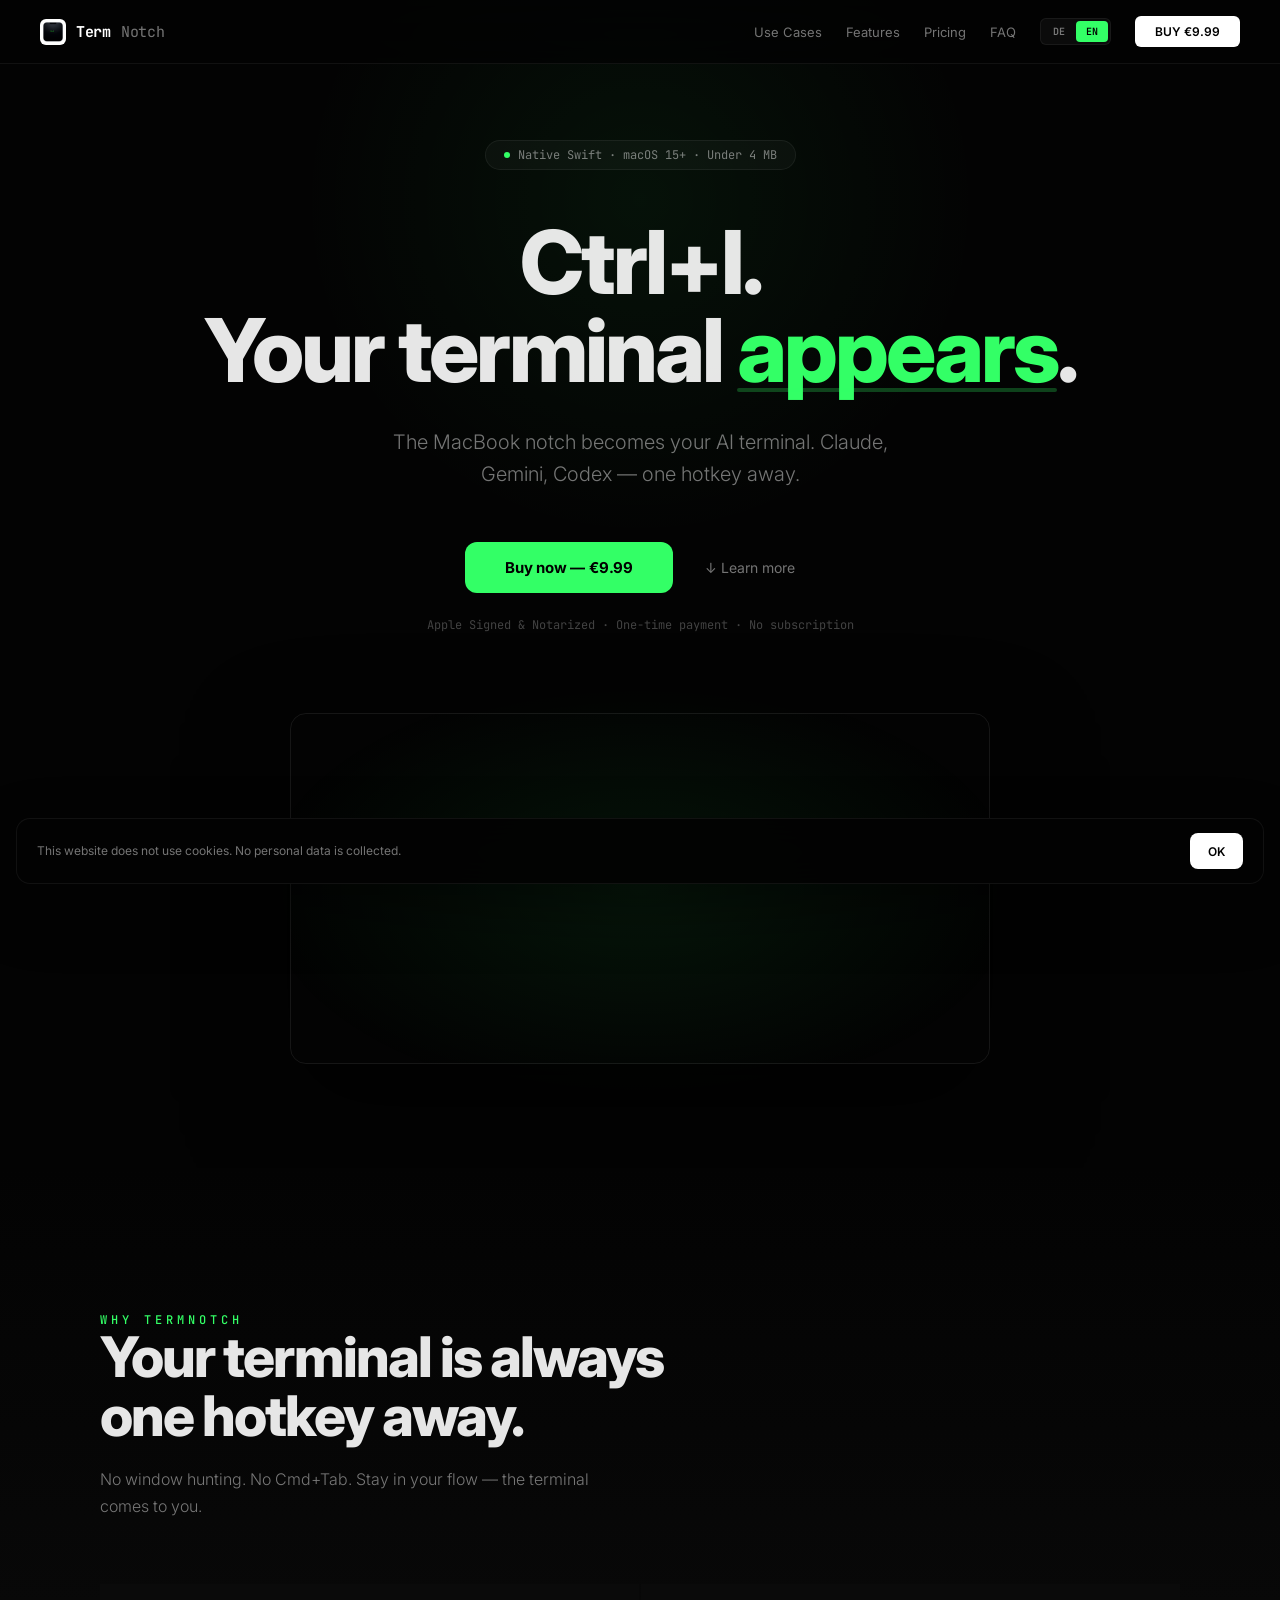
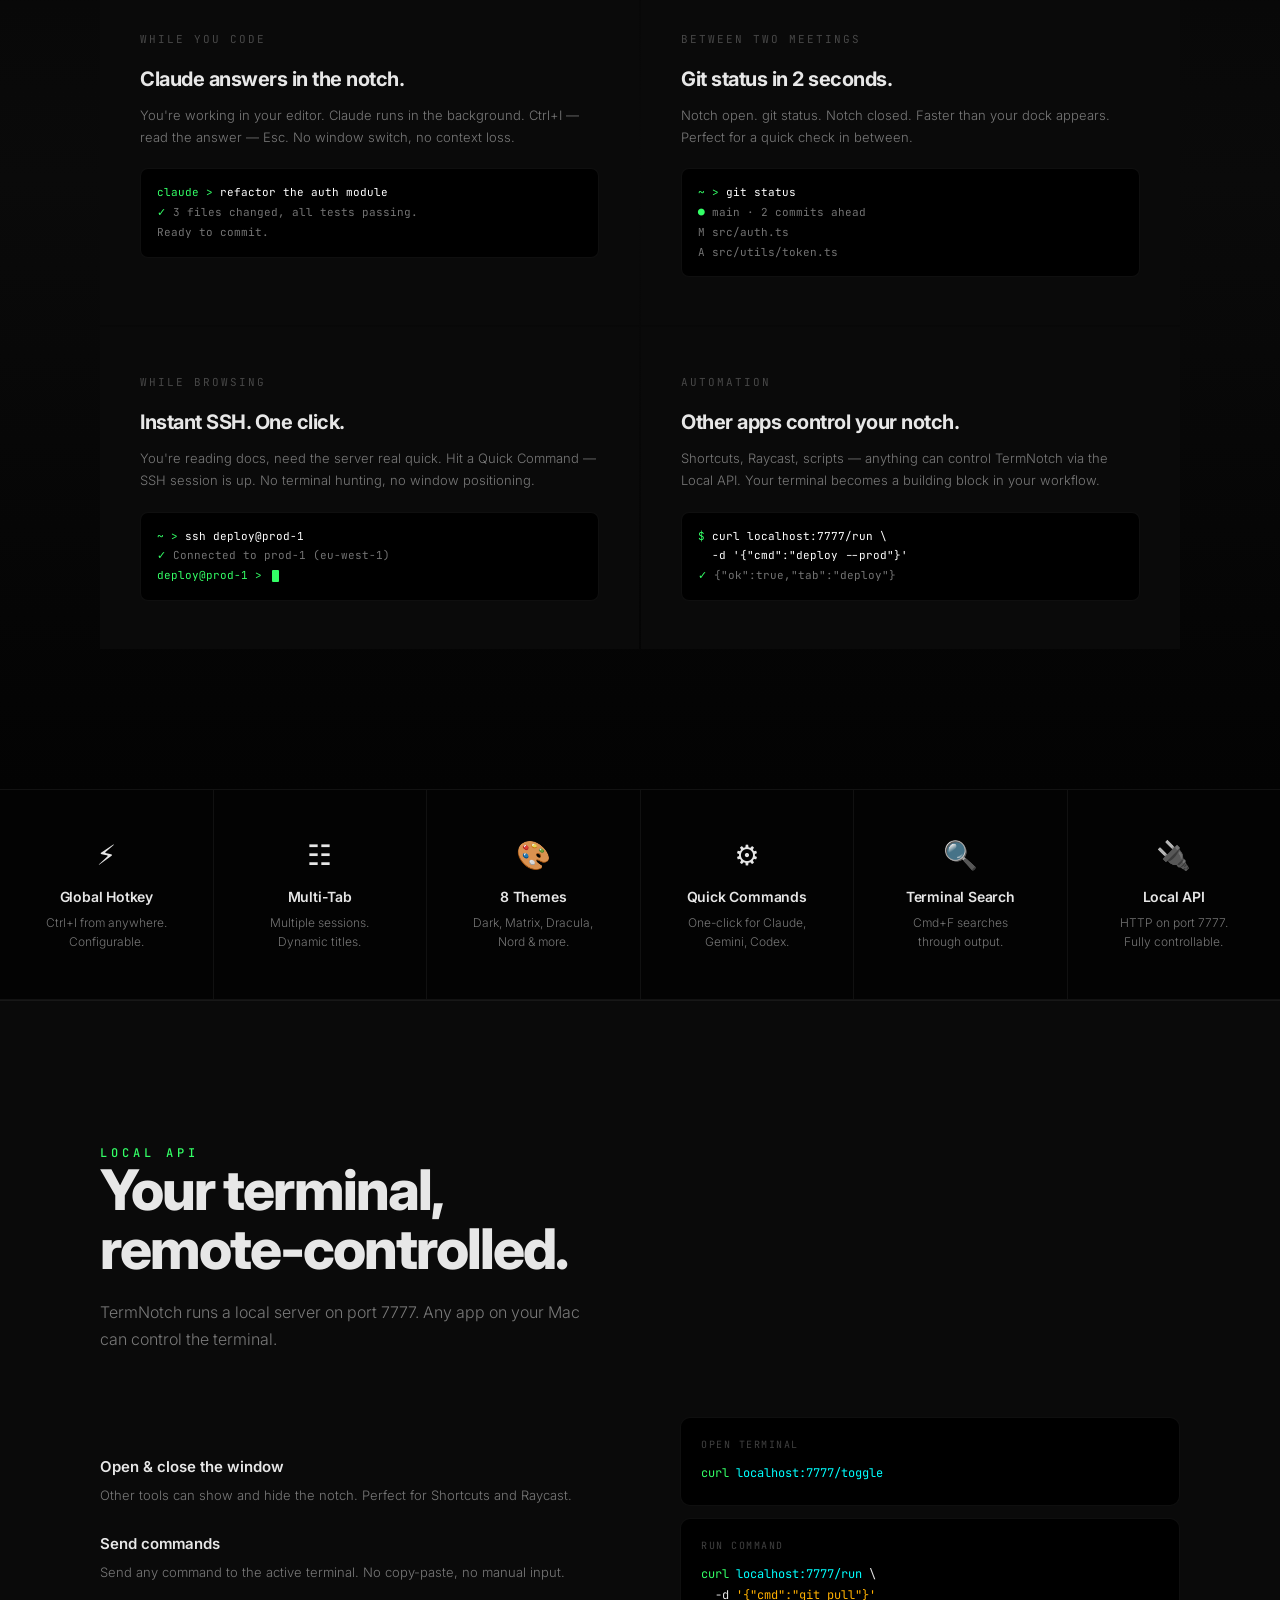
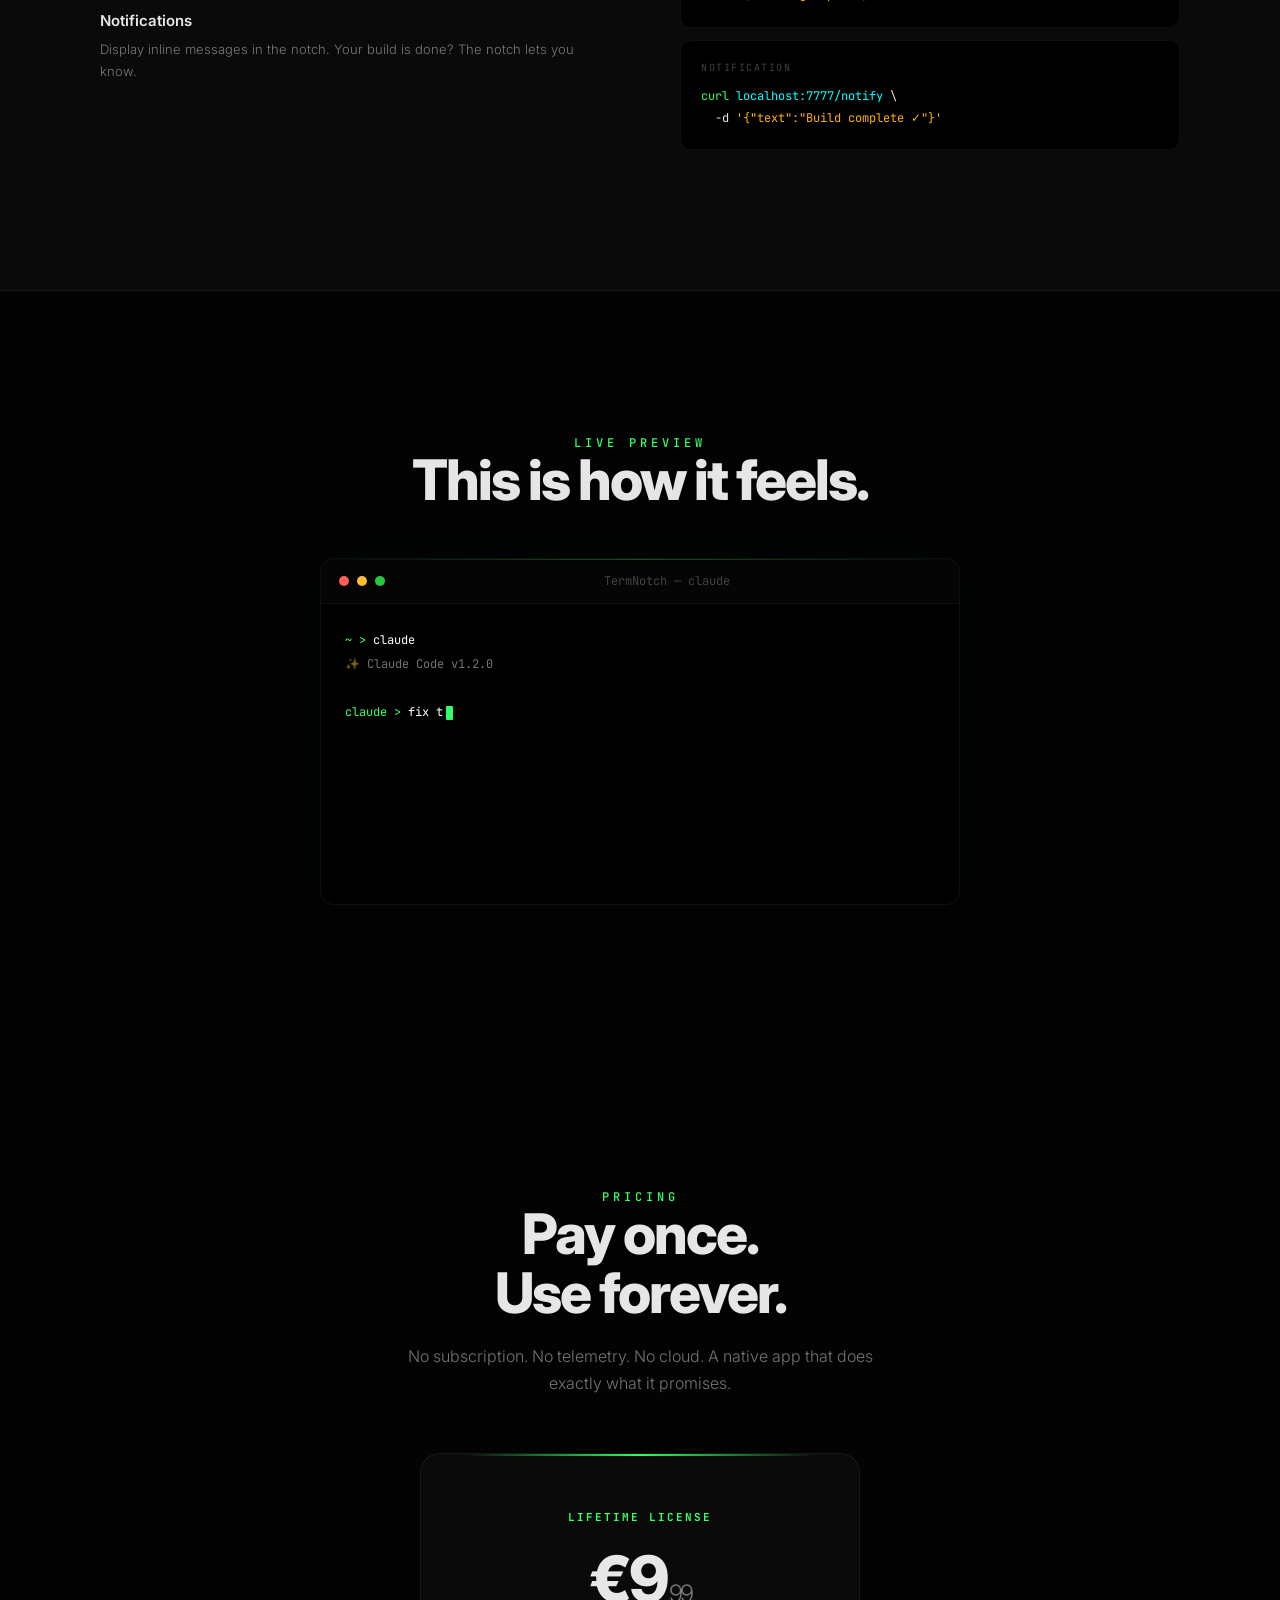
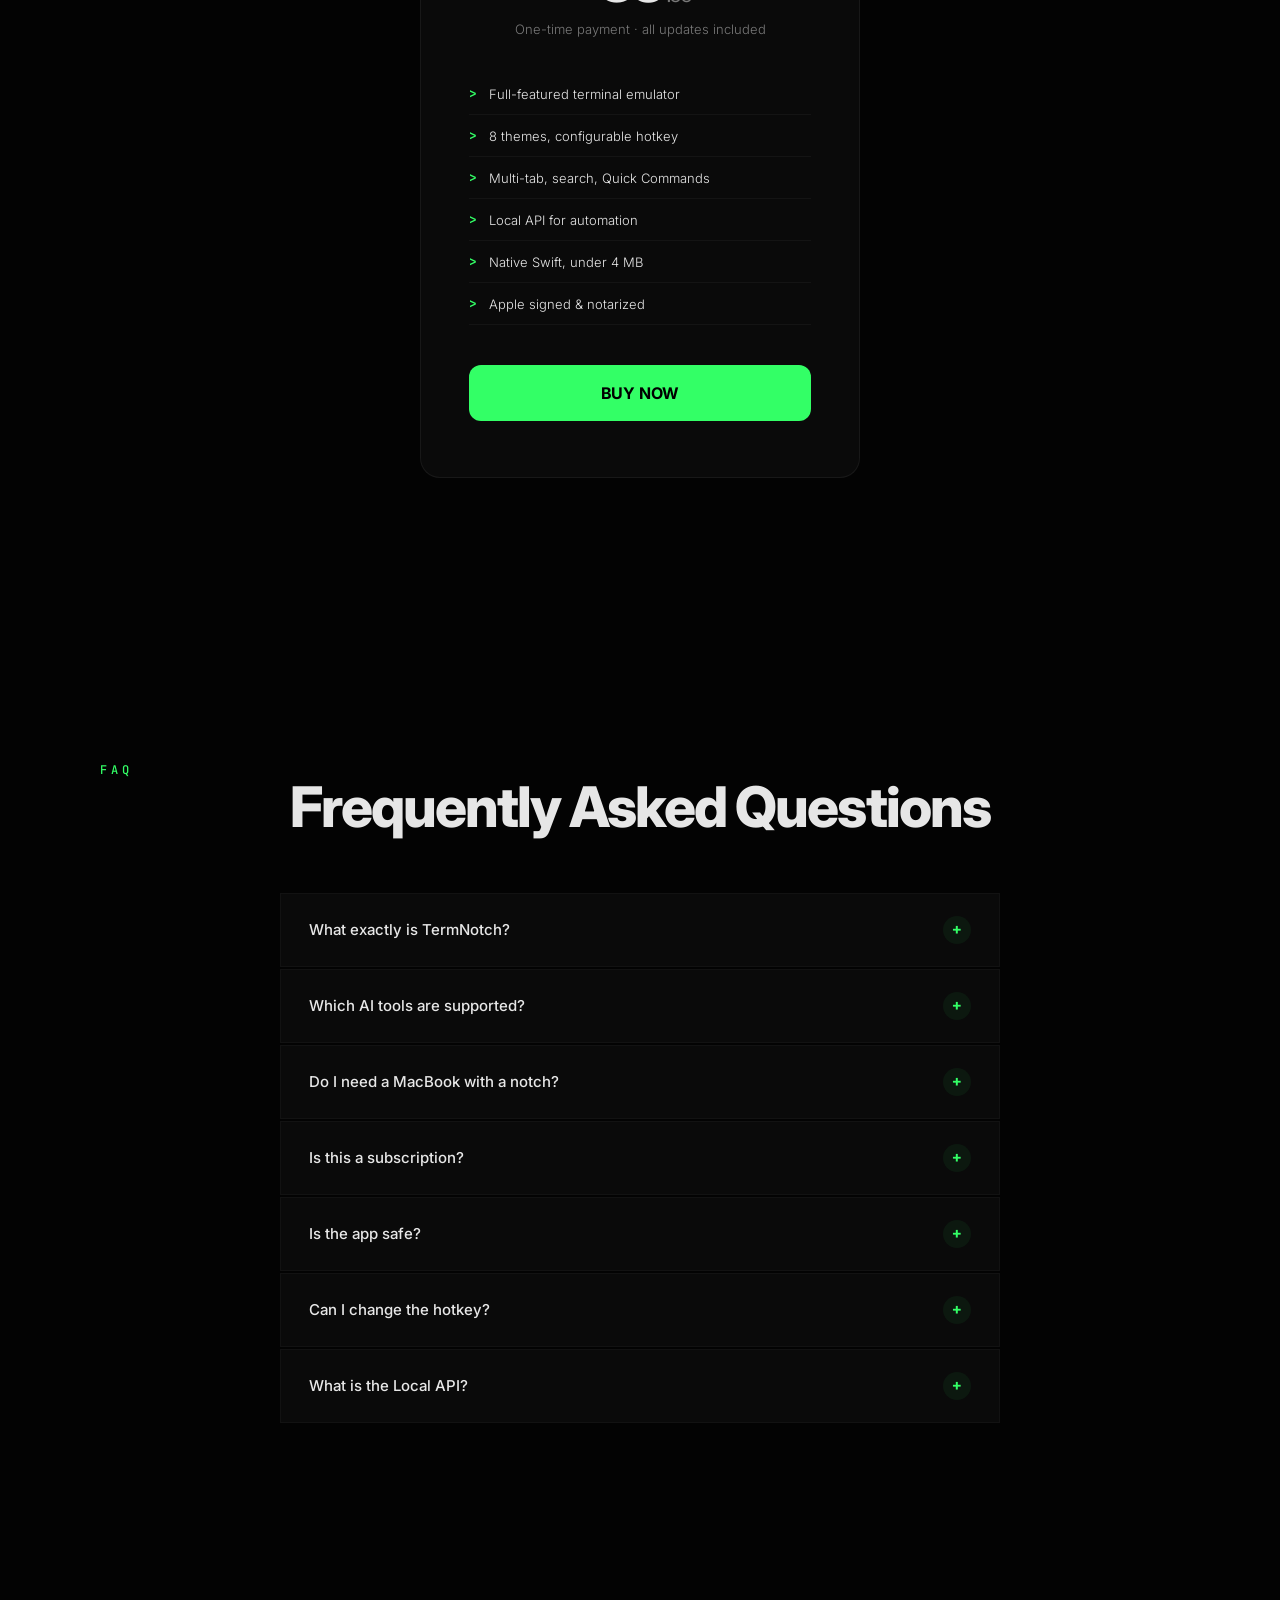
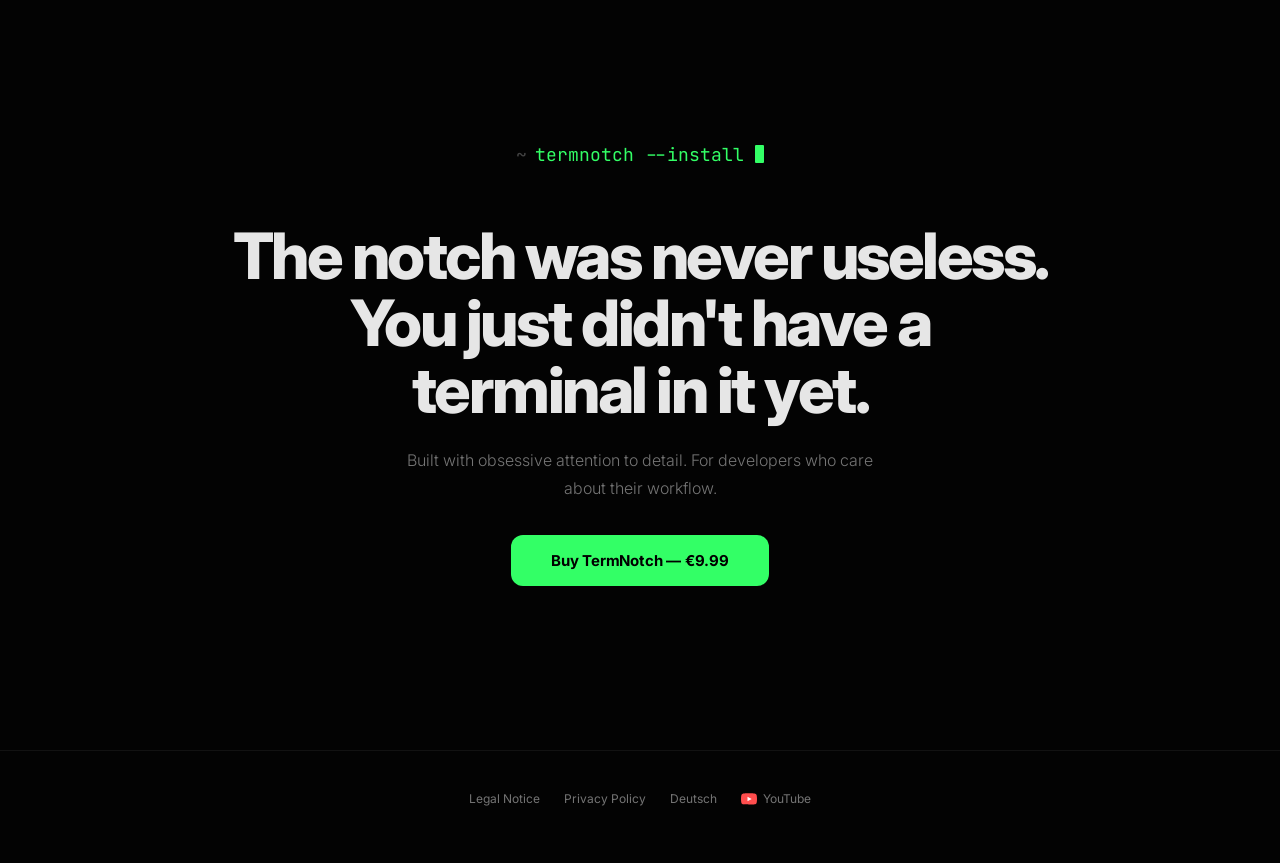
==== index_en.html @ 4c2de140 "Add files via upload" ====
<!DOCTYPE html>
<html lang="en">
<head>
<meta charset="UTF-8">
<meta name="viewport" content="width=device-width, initial-scale=1.0">
<title>TermNotch &mdash; Your AI Terminal. Hidden in the Notch.</title>
<meta name="description" content="TermNotch turns your MacBook notch into a drop-down AI terminal. One hotkey. Claude, Gemini, Codex &mdash; instantly there, instantly gone.">
<meta name="keywords" content="TermNotch, MacBook Notch Terminal, Drop-Down Terminal, AI Terminal, Claude Code, Gemini CLI, Codex CLI, macOS Terminal, Hotkey Terminal, Swift Terminal">
<meta name="robots" content="index,follow,max-image-preview:large">
<meta name="author" content="Robert Meyer">
<meta name="theme-color" content="#050505">
<link rel="canonical" href="https://ki-notch.de/index_en.html">
<link rel="alternate" hreflang="de" href="https://ki-notch.de/">
<link rel="alternate" hreflang="en" href="https://ki-notch.de/index_en.html">
<link rel="alternate" hreflang="x-default" href="https://ki-notch.de/">
<meta property="og:type" content="website">
<meta property="og:locale" content="en_US">
<meta property="og:title" content="TermNotch &mdash; Your AI Terminal. Hidden in the Notch.">
<meta property="og:description" content="The MacBook notch becomes a drop-down terminal. One hotkey for Claude, Gemini, Codex &mdash; instantly there, instantly gone.">
<meta property="og:url" content="https://ki-notch.de/index_en.html">
<meta property="og:site_name" content="TermNotch">
<meta name="twitter:card" content="summary_large_image">
<meta name="twitter:title" content="TermNotch &mdash; Your AI Terminal. Hidden in the Notch.">
<meta name="twitter:description" content="The MacBook notch becomes a drop-down terminal. One hotkey for Claude, Gemini, Codex.">
<script type="application/ld+json">
{
  "@context": "https://schema.org",
  "@type": "SoftwareApplication",
  "name": "TermNotch",
  "applicationCategory": "DeveloperApplication",
  "operatingSystem": "macOS 15+",
  "description": "TermNotch turns the MacBook notch into a drop-down AI terminal with global hotkey, multi-tab, 8 themes and local API.",
  "url": "https://ki-notch.de/index_en.html",
  "offers": {
    "@type": "Offer",
    "price": "9.99",
    "priceCurrency": "EUR",
    "availability": "https://schema.org/InStock"
  },
  "publisher": { "@type": "Person", "name": "Robert Meyer" },
  "featureList": [
    "Drop-down terminal from the MacBook notch",
    "Global hotkey (Ctrl+I)",
    "Multi-tab with dynamic titles",
    "8 color themes",
    "Quick Commands for AI CLI tools",
    "Local API on port 7777",
    "Native Swift, under 4 MB"
  ]
}
</script>
<script type="application/ld+json">
{
  "@context": "https://schema.org",
  "@type": "FAQPage",
  "mainEntity": [
    { "@type": "Question", "name": "What is TermNotch?", "acceptedAnswer": { "@type": "Answer", "text": "TermNotch is a native macOS app that turns the MacBook notch into a full-featured drop-down terminal." }},
    { "@type": "Question", "name": "Which AI CLI tools are supported?", "acceptedAnswer": { "@type": "Answer", "text": "TermNotch works with all CLI tools: Claude Code, Gemini CLI, Codex CLI and any other command-line program." }},
    { "@type": "Question", "name": "Is TermNotch a subscription?", "acceptedAnswer": { "@type": "Answer", "text": "No. TermNotch is a one-time purchase. All future updates are included." }}
  ]
}
</script>
<link rel="preconnect" href="https://fonts.googleapis.com">
<link href="https://fonts.googleapis.com/css2?family=Inter:wght@300;400;500;600;700;800;900&family=JetBrains+Mono:wght@300;400;500;600;700&display=swap" rel="stylesheet">
<style>
*{margin:0;padding:0;box-sizing:border-box}
:root{
--green:#33FF66;--green-dim:rgba(51,255,102,0.06);--green-glow:rgba(51,255,102,0.12);
--cyan:#00FFFF;--amber:#FFB000;
--bg:#030303;--surface:#0a0a0a;--surface2:#111;--border:rgba(255,255,255,0.06);
--text:rgba(255,255,255,0.9);--text-dim:rgba(255,255,255,0.45);--text-muted:rgba(255,255,255,0.25);
--sans:'Inter',system-ui,sans-serif;--mono:'JetBrains Mono',monospace;
--ease:cubic-bezier(0.16,1,0.3,1);
}
html{scroll-behavior:smooth;background:var(--bg);color:var(--text)}
body{overflow-x:hidden;background:var(--bg);font-family:var(--sans);-webkit-font-smoothing:antialiased}
::selection{background:var(--green);color:#000}
::-webkit-scrollbar{width:6px}
::-webkit-scrollbar-track{background:transparent}
::-webkit-scrollbar-thumb{background:rgba(255,255,255,0.08);border-radius:3px}
@keyframes blink{0%,50%{opacity:1}51%,100%{opacity:0}}
@keyframes fadeUp{from{opacity:0;transform:translateY(50px)}to{opacity:1;transform:translateY(0)}}
@keyframes fadeIn{from{opacity:0}to{opacity:1}}
@keyframes glow-pulse{0%,100%{opacity:0.3}50%{opacity:0.7}}
@keyframes float{0%,100%{transform:translateY(0)}50%{transform:translateY(-6px)}}
@keyframes shimmer{0%{background-position:-200% 0}100%{background-position:200% 0}}
.cursor{display:inline-block;width:9px;height:18px;background:var(--green);animation:blink 1s infinite;vertical-align:middle;margin-left:3px;border-radius:1px}
.reveal{opacity:0;transform:translateY(50px);transition:opacity 0.9s var(--ease),transform 0.9s var(--ease)}
.reveal.visible{opacity:1;transform:translateY(0)}

nav{position:fixed;top:0;left:0;right:0;z-index:100;padding:0 40px;height:64px;display:flex;align-items:center;justify-content:space-between;
background:rgba(3,3,3,0.8);backdrop-filter:blur(24px);-webkit-backdrop-filter:blur(24px);border-bottom:1px solid var(--border)}
.logo{font-family:var(--mono);font-size:15px;font-weight:700;color:#fff;display:flex;align-items:center;gap:10px;letter-spacing:-0.3px}
.logo img{width:26px;height:26px;border-radius:6px}
.logo span{color:var(--text-dim);font-weight:400}
.nav-right{display:flex;align-items:center;gap:24px}
nav a{color:var(--text-dim);text-decoration:none;font-size:13px;font-weight:400;transition:color 0.2s}
nav a:hover{color:#fff}
.lang-switch{display:inline-flex;gap:1px;padding:2px;border-radius:6px;background:rgba(255,255,255,0.04);border:1px solid var(--border)}
.lang-switch a,.lang-switch span{padding:4px 10px;border-radius:4px;font-size:10px;font-weight:600;color:var(--text-dim);text-decoration:none;font-family:var(--mono)}
.lang-switch .active{background:var(--green);color:#000}
.nav-cta{background:#fff!important;color:#000!important;padding:8px 20px;border-radius:6px;font-weight:600;font-size:12px!important;transition:all 0.2s!important}
.nav-cta:hover{background:var(--green)!important;transform:scale(1.03)}

.hero{min-height:100vh;display:flex;flex-direction:column;align-items:center;justify-content:center;position:relative;padding:140px 24px 100px;overflow:hidden}
.hero::before{content:'';position:absolute;top:-200px;left:50%;transform:translateX(-50%);width:800px;height:800px;
background:radial-gradient(circle,rgba(51,255,102,0.06) 0%,transparent 60%);pointer-events:none}
.hero-tag{display:inline-flex;align-items:center;gap:8px;padding:6px 18px;border-radius:100px;border:1px solid var(--border);
background:rgba(255,255,255,0.03);font-size:12px;color:var(--text-dim);margin-bottom:48px;animation:fadeUp 0.8s var(--ease) both;font-family:var(--mono)}
.hero-tag .pulse{width:6px;height:6px;background:var(--green);border-radius:50%;animation:glow-pulse 2.5s infinite}
.hero h1{font-size:clamp(40px,8vw,88px);font-weight:800;text-align:center;line-height:1;letter-spacing:-3px;
animation:fadeUp 0.8s var(--ease) 0.15s both;max-width:900px}
.hero h1 em{font-style:normal;color:var(--green);position:relative;display:inline-block}
.hero h1 em::after{content:'';position:absolute;bottom:2px;left:0;right:0;height:4px;background:var(--green);border-radius:2px;opacity:0.25}
.hero-sub{font-size:clamp(16px,2.2vw,20px);color:var(--text-dim);text-align:center;max-width:500px;margin-top:32px;line-height:1.6;font-weight:300;
animation:fadeUp 0.8s var(--ease) 0.3s both}
.hero-actions{display:flex;gap:12px;margin-top:52px;animation:fadeUp 0.8s var(--ease) 0.45s both;align-items:center}
.btn-main{background:var(--green);color:#000;padding:16px 40px;border-radius:12px;text-decoration:none;font-weight:700;font-size:15px;
transition:all 0.25s;border:none;cursor:pointer;font-family:var(--sans);letter-spacing:-0.2px}
.btn-main:hover{transform:translateY(-2px);box-shadow:0 12px 48px rgba(51,255,102,0.3)}
.btn-ghost{color:var(--text-dim);text-decoration:none;font-size:14px;padding:16px 20px;transition:color 0.2s;font-weight:400}
.btn-ghost:hover{color:#fff}
.hero-meta{font-size:12px;color:var(--text-muted);margin-top:24px;animation:fadeUp 0.8s var(--ease) 0.6s both;font-family:var(--mono)}

.video-showcase{margin-top:80px;animation:fadeUp 1s var(--ease) 0.7s both;width:100%;max-width:700px;position:relative}
.video-showcase::before{content:'';position:absolute;inset:-40px;background:radial-gradient(ellipse at center,rgba(51,255,102,0.08) 0%,transparent 70%);pointer-events:none;z-index:0}
.video-showcase video{width:100%;border-radius:16px;border:1px solid rgba(255,255,255,0.08);box-shadow:0 40px 100px rgba(0,0,0,0.7);position:relative;z-index:1}

section{position:relative;z-index:1;padding:140px 24px}
.container{max-width:1080px;margin:0 auto}
.section-eyebrow{font-size:12px;color:var(--green);letter-spacing:4px;text-transform:uppercase;margin-bottom:20px;font-weight:500;font-family:var(--mono)}
.section-heading{font-size:clamp(32px,5vw,56px);font-weight:800;letter-spacing:-2px;line-height:1.05;margin-bottom:20px}
.section-sub{font-size:16px;color:var(--text-dim);line-height:1.7;max-width:500px;font-weight:300}

.usecases{background:linear-gradient(180deg,var(--bg) 0%,rgba(10,10,10,1) 50%,var(--bg) 100%)}
.usecase-grid{display:grid;grid-template-columns:repeat(2,1fr);gap:2px;margin-top:64px}
.usecase-card{background:var(--surface);padding:48px 40px;position:relative;overflow:hidden;transition:all 0.4s var(--ease);cursor:default}
.usecase-card:hover{background:var(--surface2)}
.usecase-card::before{content:'';position:absolute;top:0;left:0;right:0;height:1px;
background:linear-gradient(90deg,transparent,var(--green),transparent);opacity:0;transition:opacity 0.4s}
.usecase-card:hover::before{opacity:0.4}
.usecase-scenario{font-size:11px;color:var(--text-muted);text-transform:uppercase;letter-spacing:2px;margin-bottom:20px;font-family:var(--mono)}
.usecase-card h3{font-size:20px;font-weight:700;letter-spacing:-0.5px;margin-bottom:12px;line-height:1.3}
.usecase-card p{font-size:13px;color:var(--text-dim);line-height:1.7;font-weight:300;margin-bottom:20px}
.usecase-terminal{background:#000;border:1px solid rgba(255,255,255,0.06);border-radius:8px;padding:14px 16px;font-family:var(--mono);font-size:11px;line-height:1.8}
.uc-prompt{color:var(--green)}
.uc-cmd{color:#fff}
.uc-out{color:var(--text-dim)}
.uc-check{color:var(--green)}

.features-strip{overflow:hidden;border-top:1px solid var(--border);border-bottom:1px solid var(--border);padding:0}
.features-strip-inner{display:flex;padding:0}
.feature-item{flex:1;padding:48px 40px;border-right:1px solid var(--border);text-align:center;transition:background 0.3s}
.feature-item:last-child{border-right:none}
.feature-item:hover{background:rgba(255,255,255,0.02)}
.feature-item .fi-icon{font-size:28px;margin-bottom:16px;display:block}
.feature-item h4{font-size:14px;font-weight:600;margin-bottom:8px;letter-spacing:-0.2px}
.feature-item p{font-size:12px;color:var(--text-dim);line-height:1.6;font-weight:300}

.api-section{background:var(--surface);border-top:1px solid var(--border);border-bottom:1px solid var(--border)}
.api-layout{display:grid;grid-template-columns:1fr 1fr;gap:80px;align-items:center;margin-top:64px}
.api-text h3{font-size:15px;font-weight:600;margin-bottom:8px}
.api-text p{font-size:13px;color:var(--text-dim);line-height:1.7;font-weight:300;margin-bottom:28px}
.api-examples{display:flex;flex-direction:column;gap:12px}
.api-example{background:#000;border:1px solid rgba(255,255,255,0.06);border-radius:10px;padding:20px;font-family:var(--mono);font-size:12px;
position:relative;overflow:hidden;transition:border-color 0.3s}
.api-example:hover{border-color:rgba(51,255,102,0.2)}
.api-label{font-size:10px;color:var(--text-muted);text-transform:uppercase;letter-spacing:1.5px;margin-bottom:12px;display:block}
.api-code{color:var(--text);line-height:1.8}
.api-code .key{color:var(--green)}
.api-code .str{color:var(--amber)}
.api-code .url{color:var(--cyan)}

.demo-section{text-align:center}
.demo-wrap{max-width:640px;margin:48px auto 0;background:#000;border:1px solid var(--border);border-radius:14px;overflow:hidden;
box-shadow:0 40px 100px rgba(0,0,0,0.5),0 0 80px rgba(51,255,102,0.03);position:relative}
.demo-wrap::before{content:'';position:absolute;top:0;left:0;right:0;height:1px;
background:linear-gradient(90deg,transparent,rgba(51,255,102,0.3),transparent)}
.demo-bar{display:flex;align-items:center;padding:14px 18px;background:rgba(255,255,255,0.02);border-bottom:1px solid rgba(255,255,255,0.04);gap:8px}
.demo-dot{width:10px;height:10px;border-radius:50%}
.demo-dot.r{background:#ff5f57}.demo-dot.y{background:#febc2e}.demo-dot.g{background:#28c840}
.demo-bar-title{flex:1;text-align:center;font-size:12px;color:var(--text-muted);font-family:var(--mono)}
.demo-body{padding:24px;font-family:var(--mono);font-size:12px;line-height:2;text-align:left;height:300px;overflow-y:auto;overflow-x:hidden}
.demo-body::-webkit-scrollbar{width:4px}
.demo-body::-webkit-scrollbar-thumb{background:rgba(51,255,102,0.12);border-radius:2px}
.term-prompt{color:var(--green)}
.term-cmd{color:#fff}

.pricing{text-align:center}
.price-box{max-width:440px;margin:56px auto 0;background:var(--surface);border:1px solid var(--border);border-radius:20px;padding:56px 48px;position:relative;overflow:hidden}
.price-box::before{content:'';position:absolute;top:0;left:0;right:0;height:2px;
background:linear-gradient(90deg,transparent 10%,var(--green) 50%,transparent 90%)}
.price-tag{font-size:11px;color:var(--green);font-weight:700;letter-spacing:2px;text-transform:uppercase;font-family:var(--mono)}
.price-amount{font-size:64px;font-weight:800;letter-spacing:-3px;margin:16px 0 4px}
.price-amount span{font-size:24px;color:var(--text-dim);font-weight:300}
.price-sub{font-size:13px;color:var(--text-dim);margin-bottom:36px;font-weight:300}
.price-list{list-style:none;text-align:left;margin-bottom:40px}
.price-list li{padding:12px 0;font-size:13px;color:var(--text);border-bottom:1px solid rgba(255,255,255,0.04);display:flex;align-items:center;gap:12px;font-weight:300}
.price-list li::before{content:'>';color:var(--green);font-weight:700;font-family:var(--mono)}
.price-btn{width:100%;padding:18px;background:var(--green);color:#000;border:none;border-radius:12px;font-family:var(--sans);font-size:16px;font-weight:700;
cursor:pointer;transition:all 0.25s;letter-spacing:-0.2px}
.price-btn:hover{box-shadow:0 12px 48px rgba(51,255,102,0.3);transform:translateY(-2px)}

.faq-list{display:grid;gap:2px;margin-top:56px;max-width:720px;margin-left:auto;margin-right:auto}
.faq-item{background:var(--surface);border:1px solid rgba(255,255,255,0.03);overflow:hidden}
.faq-item summary{list-style:none;display:flex;align-items:center;justify-content:space-between;gap:1rem;cursor:pointer;
font-size:15px;font-weight:500;padding:22px 28px;transition:background 0.2s}
.faq-item summary:hover{background:rgba(255,255,255,0.02)}
.faq-item summary::-webkit-details-marker{display:none}
.faq-item summary::after{content:'+';width:28px;height:28px;border-radius:50%;display:inline-flex;align-items:center;justify-content:center;
flex:0 0 auto;background:var(--green-dim);color:var(--green);font-size:16px;font-family:var(--mono);font-weight:700;transition:all 0.2s}
.faq-item[open] summary::after{content:'\2212';background:var(--green);color:#000}
.faq-item[open] summary{border-bottom:1px solid rgba(255,255,255,0.03)}
.faq-answer{padding:20px 28px 24px;color:var(--text-dim);font-size:14px;line-height:1.8;font-weight:300}

.final-cta{text-align:center;padding:180px 24px}
.final-cta h2{font-size:clamp(36px,6vw,64px);font-weight:800;letter-spacing:-2.5px;line-height:1.05;margin-bottom:24px}
.final-cta p{color:var(--text-dim);font-size:16px;margin-bottom:48px;font-weight:300;max-width:480px;margin-left:auto;margin-right:auto;line-height:1.7}
.final-prompt{display:inline-flex;align-items:center;gap:8px;font-size:18px;color:var(--green);margin-bottom:56px;font-family:var(--mono)}

footer{border-top:1px solid var(--border);padding:40px 24px;text-align:center}
footer p{font-size:12px;color:var(--text-muted);font-weight:300}
.footer-links{display:flex;justify-content:center;gap:24px;margin-bottom:16px;flex-wrap:wrap}
footer a{color:var(--text-dim);text-decoration:none;font-size:12px;transition:color 0.2s}
footer a:hover{color:var(--green)}
footer button.flink{background:none;border:none;color:var(--text-dim);font-family:var(--sans);font-size:12px;cursor:pointer;transition:color 0.2s;padding:0}
footer button.flink:hover{color:var(--green)}
.footer-yt{display:inline-flex;align-items:center;gap:6px;color:var(--text-dim);text-decoration:none;font-size:12px;transition:color 0.2s}
.footer-yt:hover{color:var(--green)}
.footer-yt svg{width:16px;height:16px}

.cookie-notice{position:fixed;left:1rem;right:1rem;bottom:1rem;z-index:70;display:flex;align-items:center;justify-content:space-between;gap:1rem;
padding:14px 20px;border-radius:14px;background:rgba(3,3,3,0.92);border:1px solid var(--border);
box-shadow:0 24px 60px rgba(0,0,0,0.4);backdrop-filter:blur(20px)}
.cookie-notice.is-hidden{display:none}
.cookie-notice p{color:var(--text-dim);font-size:12px;line-height:1.6;margin:0}
.cookie-ack{min-height:36px;padding:8px 18px;border-radius:8px;border:0;background:#fff;color:#000;font-weight:600;font-size:12px;
font-family:var(--sans);cursor:pointer;flex:0 0 auto;transition:all 0.2s}
.cookie-ack:hover{background:var(--green)}

.legal-modal{position:fixed;inset:0;z-index:90;display:none;align-items:center;justify-content:center;padding:1rem;
background:rgba(0,0,0,0.75);backdrop-filter:blur(16px)}
.legal-modal.open{display:flex}
.legal-dialog{width:min(100%,900px);border-radius:16px;background:var(--surface2);color:var(--text);box-shadow:0 40px 100px rgba(0,0,0,0.6);overflow:hidden;
border:1px solid var(--border)}
.legal-head{display:flex;align-items:center;justify-content:space-between;padding:18px 24px;border-bottom:1px solid var(--border)}
.legal-head h3{font-size:16px;font-weight:600;color:var(--green)}
.legal-close{width:36px;height:36px;border-radius:50%;border:1px solid var(--border);background:rgba(255,255,255,0.04);
color:#fff;font-size:18px;cursor:pointer;display:inline-flex;align-items:center;justify-content:center;transition:background 0.2s}
.legal-close:hover{background:rgba(255,255,255,0.1)}
.legal-frame{width:100%;min-height:min(70vh,720px);border:0;background:var(--surface)}

.to-top{position:fixed;right:1.5rem;bottom:5rem;z-index:65;width:44px;height:44px;border:1px solid var(--border);border-radius:50%;
background:rgba(3,3,3,0.9);color:var(--text-dim);font-size:16px;cursor:pointer;
display:inline-flex;align-items:center;justify-content:center;opacity:0;transform:translateY(10px);pointer-events:none;
transition:all 0.3s var(--ease);backdrop-filter:blur(16px)}
.to-top.visible{opacity:1;transform:translateY(0);pointer-events:auto}
.to-top:hover{background:var(--green);color:#000;border-color:var(--green)}

@media(max-width:900px){
.usecase-grid{grid-template-columns:1fr}
.api-layout{grid-template-columns:1fr;gap:48px}
.features-strip-inner{flex-wrap:wrap}
.feature-item{flex:1 1 50%;border-bottom:1px solid var(--border)}
}
@media(max-width:640px){
nav{padding:0 20px;height:56px}
.nav-right a:not(.nav-cta):not(.lang-switch):not(.lang-switch *){display:none}
section{padding:100px 20px}
.hero{padding:120px 20px 80px}
.usecase-card{padding:32px 24px}
.feature-item{flex:1 1 100%}
.api-layout{gap:32px}
.price-box{padding:40px 28px}
.hero-actions{flex-direction:column;width:100%}
.btn-main{width:100%;text-align:center}
}
</style>
</head>
<body>

<nav>
  <div class="logo"><img src="icon_nav.png" alt="TermNotch">Term<span>Notch</span></div>
  <div class="nav-right">
    <a href="#usecases">Use Cases</a>
    <a href="#features">Features</a>
    <a href="#pricing">Pricing</a>
    <a href="#faq">FAQ</a>
    <div class="lang-switch"><a href="index.html">DE</a><span class="active">EN</span></div>
    <a href="#pricing" class="nav-cta">BUY &euro;9.99</a>
  </div>
</nav>

<!-- ============ HERO ============ -->
<section class="hero">
  <div class="hero-tag"><span class="pulse"></span> Native Swift &middot; macOS 15+ &middot; Under 4 MB</div>
  <h1>Ctrl+I.<br>Your terminal <em>appears</em>.</h1>
  <p class="hero-sub">The MacBook notch becomes your AI terminal. Claude, Gemini, Codex &mdash; one hotkey away.</p>
  <div class="hero-actions">
    <a href="#pricing" class="btn-main">Buy now &mdash; &euro;9.99</a>
    <a href="#usecases" class="btn-ghost">&darr; Learn more</a>
  </div>
  <p class="hero-meta">Apple Signed &amp; Notarized &middot; One-time payment &middot; No subscription</p>

  <div class="video-showcase">
    <video autoplay muted loop playsinline>
      <source src="video.mp4" type="video/mp4">
    </video>
  </div>
</section>

<!-- ============ USE CASES ============ -->
<section class="usecases reveal" id="usecases">
  <div class="container">
    <span class="section-eyebrow">Why TermNotch</span>
    <div class="section-heading">Your terminal is always<br>one hotkey away.</div>
    <p class="section-sub">No window hunting. No Cmd+Tab. Stay in your flow &mdash; the terminal comes to you.</p>

    <div class="usecase-grid">

      <div class="usecase-card reveal">
        <div class="usecase-scenario">While you code</div>
        <h3>Claude answers in the notch.</h3>
        <p>You're working in your editor. Claude runs in the background. Ctrl+I &mdash; read the answer &mdash; Esc. No window switch, no context loss.</p>
        <div class="usecase-terminal">
          <span class="uc-prompt">claude &gt; </span><span class="uc-cmd">refactor the auth module</span><br>
          <span class="uc-check">&check;</span> <span class="uc-out">3 files changed, all tests passing.</span><br>
          <span class="uc-out">Ready to commit.</span>
        </div>
      </div>

      <div class="usecase-card reveal">
        <div class="usecase-scenario">Between two meetings</div>
        <h3>Git status in 2 seconds.</h3>
        <p>Notch open. git status. Notch closed. Faster than your dock appears. Perfect for a quick check in between.</p>
        <div class="usecase-terminal">
          <span class="uc-prompt">~ &gt; </span><span class="uc-cmd">git status</span><br>
          <span class="uc-check">&#9679;</span> <span class="uc-out">main &middot; 2 commits ahead</span><br>
          <span class="uc-out">M  src/auth.ts</span><br>
          <span class="uc-out">A  src/utils/token.ts</span>
        </div>
      </div>

      <div class="usecase-card reveal">
        <div class="usecase-scenario">While browsing</div>
        <h3>Instant SSH. One click.</h3>
        <p>You're reading docs, need the server real quick. Hit a Quick Command &mdash; SSH session is up. No terminal hunting, no window positioning.</p>
        <div class="usecase-terminal">
          <span class="uc-prompt">~ &gt; </span><span class="uc-cmd">ssh deploy@prod-1</span><br>
          <span class="uc-check">&check;</span> <span class="uc-out">Connected to prod-1 (eu-west-1)</span><br>
          <span class="uc-prompt">deploy@prod-1 &gt; </span><span class="cursor" style="height:12px;width:7px"></span>
        </div>
      </div>

      <div class="usecase-card reveal">
        <div class="usecase-scenario">Automation</div>
        <h3>Other apps control your notch.</h3>
        <p>Shortcuts, Raycast, scripts &mdash; anything can control TermNotch via the Local API. Your terminal becomes a building block in your workflow.</p>
        <div class="usecase-terminal">
          <span class="uc-prompt">$ </span><span class="uc-cmd">curl localhost:7777/run \</span><br>
          <span class="uc-cmd">&nbsp;&nbsp;-d '{"cmd":"deploy --prod"}'</span><br>
          <span class="uc-check">&check;</span> <span class="uc-out">{"ok":true,"tab":"deploy"}</span>
        </div>
      </div>

    </div>
  </div>
</section>

<!-- ============ FEATURES STRIP ============ -->
<section class="features-strip reveal" id="features">
  <div class="features-strip-inner">
    <div class="feature-item">
      <span class="fi-icon">&#9889;</span>
      <h4>Global Hotkey</h4>
      <p>Ctrl+I from anywhere. Configurable.</p>
    </div>
    <div class="feature-item">
      <span class="fi-icon">&#9783;</span>
      <h4>Multi-Tab</h4>
      <p>Multiple sessions. Dynamic titles.</p>
    </div>
    <div class="feature-item">
      <span class="fi-icon">&#127912;</span>
      <h4>8 Themes</h4>
      <p>Dark, Matrix, Dracula, Nord &amp; more.</p>
    </div>
    <div class="feature-item">
      <span class="fi-icon">&#9881;</span>
      <h4>Quick Commands</h4>
      <p>One-click for Claude, Gemini, Codex.</p>
    </div>
    <div class="feature-item">
      <span class="fi-icon">&#128269;</span>
      <h4>Terminal Search</h4>
      <p>Cmd+F searches through output.</p>
    </div>
    <div class="feature-item">
      <span class="fi-icon">&#128268;</span>
      <h4>Local API</h4>
      <p>HTTP on port 7777. Fully controllable.</p>
    </div>
  </div>
</section>

<!-- ============ API SECTION ============ -->
<section class="api-section reveal" id="api">
  <div class="container">
    <span class="section-eyebrow">Local API</span>
    <div class="section-heading">Your terminal,<br>remote-controlled.</div>
    <p class="section-sub">TermNotch runs a local server on port 7777. Any app on your Mac can control the terminal.</p>

    <div class="api-layout">
      <div class="api-text">
        <h3>Open &amp; close the window</h3>
        <p>Other tools can show and hide the notch. Perfect for Shortcuts and Raycast.</p>

        <h3>Send commands</h3>
        <p>Send any command to the active terminal. No copy-paste, no manual input.</p>

        <h3>Notifications</h3>
        <p>Display inline messages in the notch. Your build is done? The notch lets you know.</p>
      </div>

      <div class="api-examples">
        <div class="api-example">
          <span class="api-label">Open terminal</span>
          <div class="api-code">
            <span class="key">curl</span> <span class="url">localhost:7777/toggle</span>
          </div>
        </div>
        <div class="api-example">
          <span class="api-label">Run command</span>
          <div class="api-code">
            <span class="key">curl</span> <span class="url">localhost:7777/run</span> \<br>
            &nbsp;&nbsp;-d <span class="str">'{"cmd":"git pull"}'</span>
          </div>
        </div>
        <div class="api-example">
          <span class="api-label">Notification</span>
          <div class="api-code">
            <span class="key">curl</span> <span class="url">localhost:7777/notify</span> \<br>
            &nbsp;&nbsp;-d <span class="str">'{"text":"Build complete &check;"}'</span>
          </div>
        </div>
      </div>
    </div>
  </div>
</section>

<!-- ============ LIVE DEMO ============ -->
<section class="demo-section reveal" id="demo">
  <div class="container">
    <span class="section-eyebrow">Live Preview</span>
    <div class="section-heading" style="text-align:center">This is how it feels.</div>

    <div class="demo-wrap">
      <div class="demo-bar">
        <div class="demo-dot r"></div><div class="demo-dot y"></div><div class="demo-dot g"></div>
        <div class="demo-bar-title">TermNotch &mdash; claude</div>
      </div>
      <div class="demo-body" id="demo-terminal"></div>
    </div>
  </div>
</section>

<!-- ============ PRICING ============ -->
<section class="pricing reveal" id="pricing">
  <div class="container">
    <span class="section-eyebrow">Pricing</span>
    <div class="section-heading" style="text-align:center">Pay once.<br>Use forever.</div>
    <p class="section-sub" style="margin:0 auto;text-align:center;max-width:480px">No subscription. No telemetry. No cloud. A native app that does exactly what it promises.</p>

    <div class="price-box">
      <div class="price-tag">Lifetime License</div>
      <div class="price-amount">&euro;9<span>.99</span></div>
      <div class="price-sub">One-time payment &middot; all updates included</div>
      <ul class="price-list">
        <li>Full-featured terminal emulator</li>
        <li>8 themes, configurable hotkey</li>
        <li>Multi-tab, search, Quick Commands</li>
        <li>Local API for automation</li>
        <li>Native Swift, under 4 MB</li>
        <li>Apple signed &amp; notarized</li>
      </ul>
      <button class="price-btn" id="buy-btn" onclick="window.open('#','_blank')">BUY NOW</button>
    </div>
  </div>
</section>

<!-- ============ FAQ ============ -->
<section class="reveal" id="faq">
  <div class="container">
    <span class="section-eyebrow">FAQ</span>
    <div class="section-heading" style="text-align:center">Frequently Asked Questions</div>

    <div class="faq-list">
      <details class="faq-item">
        <summary>What exactly is TermNotch?</summary>
        <div class="faq-answer">A native macOS app that turns the MacBook notch into a full-featured drop-down terminal. Press a hotkey and a terminal slides out of the notch &mdash; perfect for quick commands and AI CLI tools.</div>
      </details>
      <details class="faq-item">
        <summary>Which AI tools are supported?</summary>
        <div class="faq-answer">All of them. TermNotch is a full terminal emulator. Claude Code, Gemini CLI, Codex CLI, GitHub Copilot CLI &mdash; anything that runs in the command line runs in TermNotch.</div>
      </details>
      <details class="faq-item">
        <summary>Do I need a MacBook with a notch?</summary>
        <div class="faq-answer">TermNotch is optimized for MacBooks with a notch (MacBook Pro 2021 and later). On Macs without a notch, the terminal appears centered at the top of the screen.</div>
      </details>
      <details class="faq-item">
        <summary>Is this a subscription?</summary>
        <div class="faq-answer">No. &euro;9.99 once. All updates included. No hidden costs, no renewal.</div>
      </details>
      <details class="faq-item">
        <summary>Is the app safe?</summary>
        <div class="faq-answer">Yes. Signed and notarized by Apple. No telemetry, no data collection, no internet connection required. Everything runs locally.</div>
      </details>
      <details class="faq-item">
        <summary>Can I change the hotkey?</summary>
        <div class="faq-answer">Yes. Modifier (Ctrl, Opt, Cmd) and key (I, T, N, J, Space, `) are freely combinable. Default: Ctrl+I.</div>
      </details>
      <details class="faq-item">
        <summary>What is the Local API?</summary>
        <div class="faq-answer">A local HTTP server on port 7777. External tools can use it to control the terminal: open the window, send commands, create tabs, display notifications.</div>
      </details>
    </div>
  </div>
</section>

<!-- ============ FINAL CTA ============ -->
<section class="final-cta reveal">
  <div class="final-prompt"><span style="color:var(--text-muted)">~</span> <span>termnotch --install</span><span class="cursor"></span></div>
  <h2>The notch was never useless.<br>You just didn't have a<br>terminal in it yet.</h2>
  <p>Built with obsessive attention to detail. For developers who care about their workflow.</p>
  <a href="#pricing" class="btn-main">Buy TermNotch &mdash; &euro;9.99</a>
</section>

<!-- ============ FOOTER ============ -->
<footer>
  <div class="footer-links">
    <button class="flink" id="openImpressum">Legal Notice</button>
    <button class="flink" id="openDatenschutz">Privacy Policy</button>
    <a href="index.html">Deutsch</a>
    <a class="footer-yt" href="https://youtube.com/@rmkipraxis?si=h2qNroeG7EqviRwE" target="_blank" rel="noopener noreferrer">
      <svg viewBox="0 0 24 24" aria-hidden="true"><path fill="#ff4d4d" d="M23.5 6.2a3.04 3.04 0 0 0-2.14-2.16C19.47 3.5 12 3.5 12 3.5s-7.47 0-9.36.54A3.04 3.04 0 0 0 .5 6.2 31.3 31.3 0 0 0 0 12a31.3 31.3 0 0 0 .5 5.8 3.04 3.04 0 0 0 2.14 2.16c1.89.54 9.36.54 9.36.54s7.47 0 9.36-.54a3.04 3.04 0 0 0 2.14-2.16A31.3 31.3 0 0 0 24 12a31.3 31.3 0 0 0-.5-5.8Z"/><path fill="#fff" d="m9.75 15.5 6.25-3.5-6.25-3.5v7Z"/></svg>
      YouTube
    </a>
  </div>
</footer>

<button class="to-top" id="toTop" aria-label="Back to top">&uarr;</button>

<div class="cookie-notice" id="cookieNotice" role="region" aria-label="Privacy notice">
  <p>This website does not use cookies. No personal data is collected.</p>
  <button type="button" class="cookie-ack" id="cookieAck">OK</button>
</div>

<div class="legal-modal" id="impressumModal" aria-hidden="true">
  <div class="legal-dialog" role="dialog" aria-modal="true" aria-labelledby="impressumTitle">
    <div class="legal-head"><h3 id="impressumTitle">Legal Notice</h3><button class="legal-close" id="closeImpressum" aria-label="Close">&times;</button></div>
    <iframe class="legal-frame" id="impressumFrame" title="Legal Notice"></iframe>
  </div>
</div>
<div class="legal-modal" id="datenschutzModal" aria-hidden="true">
  <div class="legal-dialog" role="dialog" aria-modal="true" aria-labelledby="datenschutzTitle">
    <div class="legal-head"><h3 id="datenschutzTitle">Privacy Policy</h3><button class="legal-close" id="closeDatenschutz" aria-label="Close">&times;</button></div>
    <iframe class="legal-frame" id="datenschutzFrame" title="Privacy Policy"></iframe>
  </div>
</div>

<script>
const obs=new IntersectionObserver(entries=>{
entries.forEach(e=>{if(e.isIntersecting)e.target.classList.add('visible')})
},{threshold:0.1});
document.querySelectorAll('.reveal').forEach(el=>obs.observe(el));

const demoLines=[
{prompt:'~ > ',cmd:'claude',delay:800},
{output:'\u2728 Claude Code v1.2.0',delay:400},
{output:'',delay:100},
{prompt:'claude > ',cmd:'fix the login bug in auth.ts',delay:1200},
{output:'',delay:300},
{output:'\u2713 Reading auth.ts...',delay:500},
{output:'\u2713 Found issue: token expiry not checked',delay:600},
{output:'\u2713 Fix applied to 3 files',delay:500},
{output:'',delay:200},
{output:'All tests passing. Ready to commit.',delay:400},
{output:'',delay:300},
{prompt:'claude > ',cmd:'commit and push',delay:1000},
{output:'\u2713 Committed: fix(auth): add token expiry check',delay:500},
{output:'\u2713 Pushed to origin/main',delay:400},
{output:'',delay:200},
{output:'Done. Anything else?',delay:300},
];

(function runDemo(){
const el=document.getElementById('demo-terminal');
if(!el)return;
function typeAll(cb){
el.innerHTML='';
let html='',delay=500;
const scroll=()=>{el.scrollTop=el.scrollHeight;};
demoLines.forEach(line=>{
const d=delay;
if(line.cmd){
delay+=line.delay||400;
const cmdDelay=line.cmd.length*45;
setTimeout(()=>{
html+='<span class="term-prompt">'+line.prompt+'</span>';
let j=0;const iv=setInterval(()=>{
j++;const partial=line.cmd.substring(0,j);
el.innerHTML=html+'<span class="term-cmd">'+partial+'</span><span class="cursor" style="height:14px;width:7px"></span>';scroll();
if(j>=line.cmd.length){clearInterval(iv);html+='<span class="term-cmd">'+line.cmd+'</span><br>';el.innerHTML=html;scroll();}
},45);
},d);
delay+=cmdDelay;
}else{
delay+=line.delay||200;
setTimeout(()=>{
const color=line.output.startsWith('\u2713')?'var(--green)':'var(--text-dim)';
html+='<span style="color:'+color+'">'+line.output+'</span><br>';
el.innerHTML=html;scroll();
},d);
}
});
setTimeout(cb,delay+3000);
}
function cycle(){typeAll(()=>setTimeout(cycle,2000))}
const demoObs=new IntersectionObserver(entries=>{
if(entries[0].isIntersecting){demoObs.disconnect();cycle();}
},{threshold:0.3});
demoObs.observe(el);
})();

document.querySelectorAll('a[href^="#"]').forEach(a=>{
a.addEventListener('click',e=>{
e.preventDefault();
const t=document.querySelector(a.getAttribute('href'));
if(t)t.scrollIntoView({behavior:'smooth',block:'start'});
});
});

(function(){
const cn=document.getElementById('cookieNotice'),ca=document.getElementById('cookieAck');
if(!cn||!ca)return;
if(localStorage.getItem('termnotch-cookie')==='1')cn.classList.add('is-hidden');
ca.addEventListener('click',()=>{localStorage.setItem('termnotch-cookie','1');cn.classList.add('is-hidden');});
})();

function bindModal(mid,oid,cid,fid,doc){
const m=document.getElementById(mid),o=document.getElementById(oid),c=document.getElementById(cid),f=document.getElementById(fid);
if(!m||!o||!c||!f)return;
f.srcdoc=doc;
o.addEventListener('click',()=>{m.classList.add('open');m.setAttribute('aria-hidden','false');document.body.style.overflow='hidden';});
c.addEventListener('click',()=>{m.classList.remove('open');m.setAttribute('aria-hidden','true');document.body.style.overflow='';});
m.addEventListener('click',e=>{if(e.target===m)c.click();});
document.addEventListener('keydown',e=>{if(e.key==='Escape'&&m.classList.contains('open'))c.click();});
}

(function(){
const btn=document.getElementById('toTop');
if(!btn)return;
window.addEventListener('scroll',()=>{btn.classList.toggle('visible',window.scrollY>600);},{passive:true});
btn.addEventListener('click',()=>window.scrollTo({top:0,behavior:'smooth'}));
})();

bindModal('impressumModal','openImpressum','closeImpressum','impressumFrame',
'<!doctype html><html lang="en"><head><meta charset="utf-8"><meta name="viewport" content="width=device-width,initial-scale=1"><style>body{margin:0;padding:1.1rem 1rem 1.4rem;font-family:system-ui,sans-serif;color:rgba(255,255,255,0.8);line-height:1.55;background:#0a0a0a}h1{margin:0 0 .75rem;font-size:1.4rem;line-height:1.2;color:#33FF66}h2{margin:1rem 0 .35rem;font-size:.95rem;text-transform:uppercase;letter-spacing:.06em;color:rgba(255,255,255,0.4)}p{margin:.3rem 0;font-size:.94rem}a{color:#33FF66;text-decoration:underline}</style></head><body><h1>Legal Notice (Impressum)</h1><h2>Information according to &sect; 5 TMG</h2><p><strong>Robert Meyer</strong><br>Robert Meyer c/o Online-Impressum.de #4759<br>Europaring 90<br>53757 Sankt Augustin<br>Germany</p><h2>Contact</h2><p>Email: rm@kostenmanager.net<br>Contact form: <a href="https://mein.online-impressum.de/robert-meyer/" target="_blank" rel="noopener noreferrer">https://mein.online-impressum.de/robert-meyer/</a></p><h2>Responsible for content according to &sect; 55 Abs. 2 RStV</h2><p><strong>Robert Meyer</strong><br>Robert Meyer c/o Online-Impressum.de #4759<br>Europaring 90<br>53757 Sankt Augustin</p><h2>EU Online Dispute Resolution</h2><p><a href="https://ec.europa.eu/consumers/odr/" target="_blank" rel="noopener noreferrer">https://ec.europa.eu/consumers/odr/</a></p><h2>Consumer Dispute Resolution</h2><p>We are not willing or obligated to participate in dispute resolution proceedings before a consumer arbitration board.</p></body></html>');

bindModal('datenschutzModal','openDatenschutz','closeDatenschutz','datenschutzFrame',
'<!doctype html><html lang="en"><head><meta charset="utf-8"><meta name="viewport" content="width=device-width,initial-scale=1"><style>body{margin:0;padding:1.1rem 1rem 1.4rem;font-family:system-ui,sans-serif;color:rgba(255,255,255,0.8);line-height:1.55;background:#0a0a0a}h1{margin:0 0 .75rem;font-size:1.4rem;line-height:1.2;color:#33FF66}h2{margin:1rem 0 .35rem;font-size:.95rem;text-transform:uppercase;letter-spacing:.06em;color:rgba(255,255,255,0.4)}p{margin:.3rem 0;font-size:.94rem}a{color:#33FF66;text-decoration:underline}</style></head><body><h1>Privacy Policy</h1><h2>1. Privacy at a Glance</h2><p>The following information provides a simple overview of what happens to your personal data when you visit this website.</p><h2>2. Data Collection on This Website</h2><p>This website does not use cookies. No user accounts are maintained and no marketing cookies are set.</p><h2>3. External Services</h2><p>Google Fonts are loaded for the display of this website. The privacy policies of the respective providers apply additionally for these external services.</p><h2>4. Responsible Party</h2><p>Robert Meyer<br>c/o Online-Impressum.de #4759<br>Europaring 90<br>53757 Sankt Augustin<br>Germany</p></body></html>');
</script>
</body>
</html>
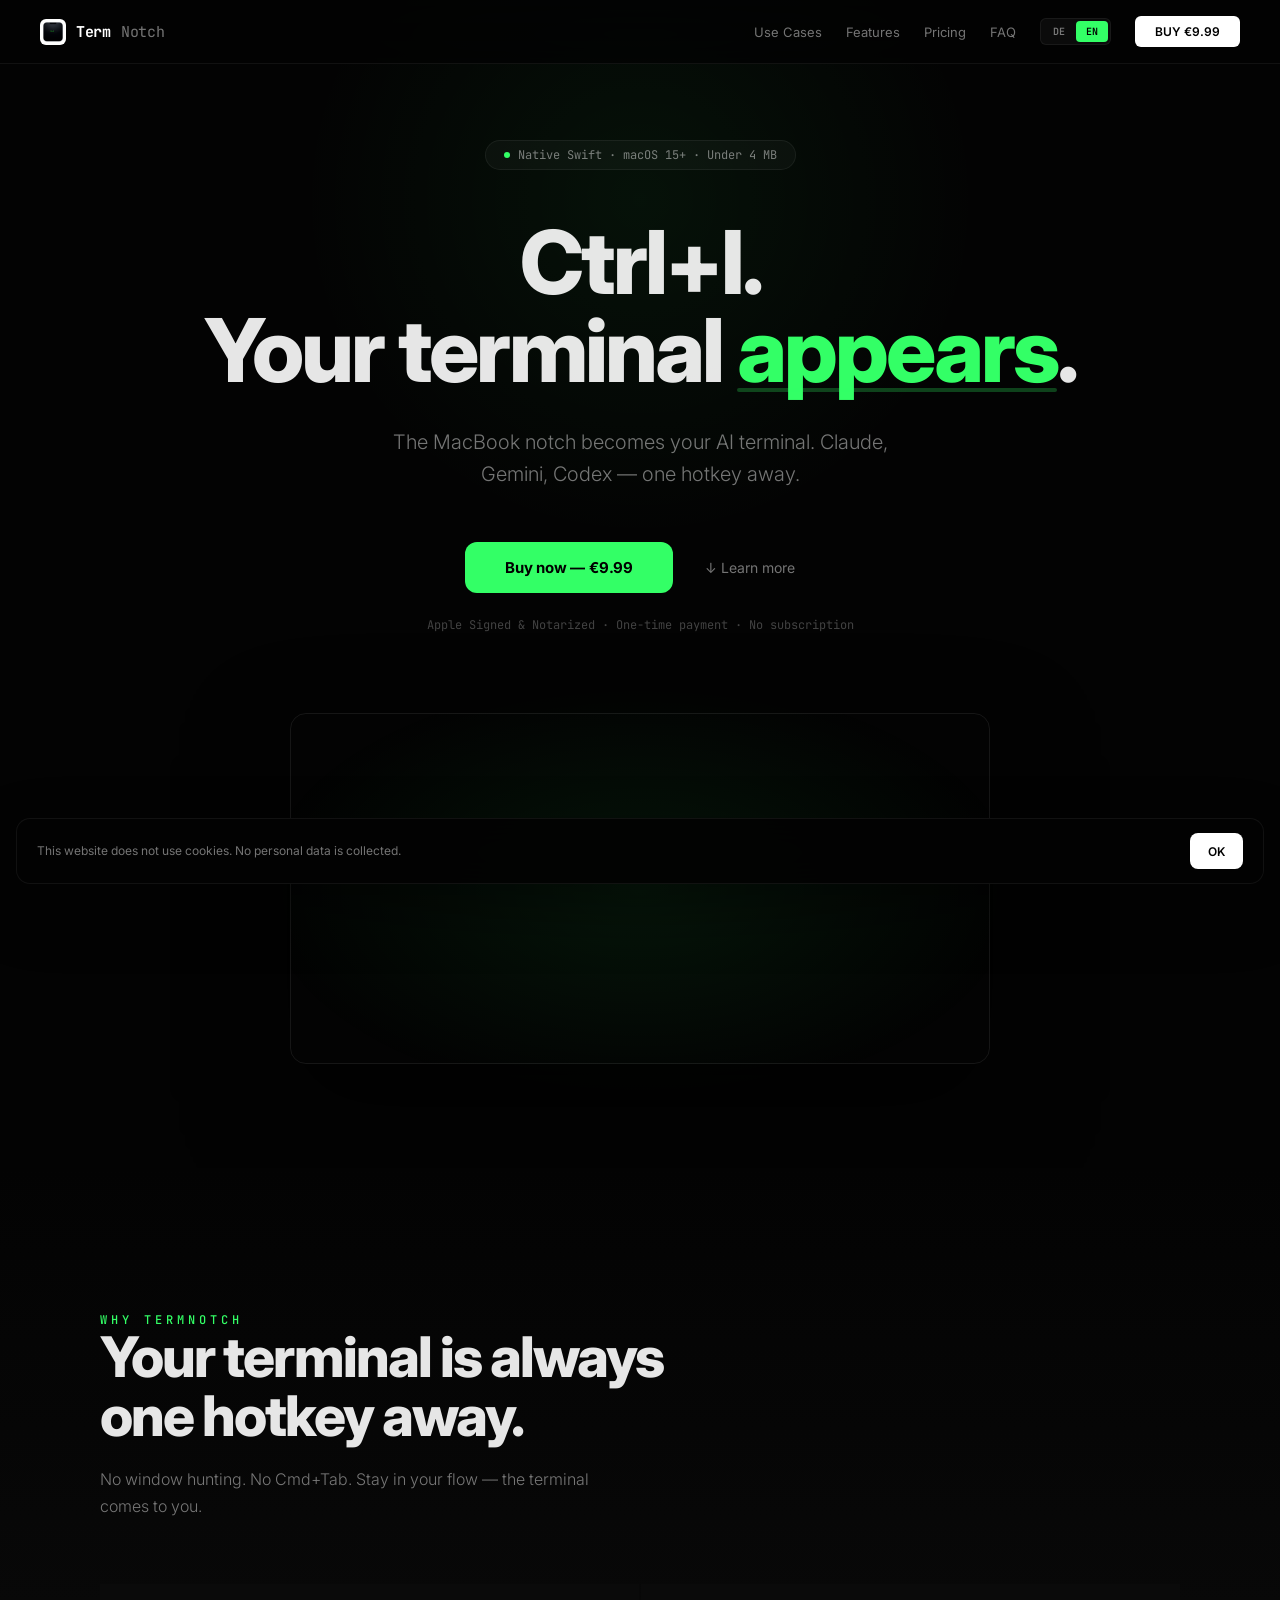
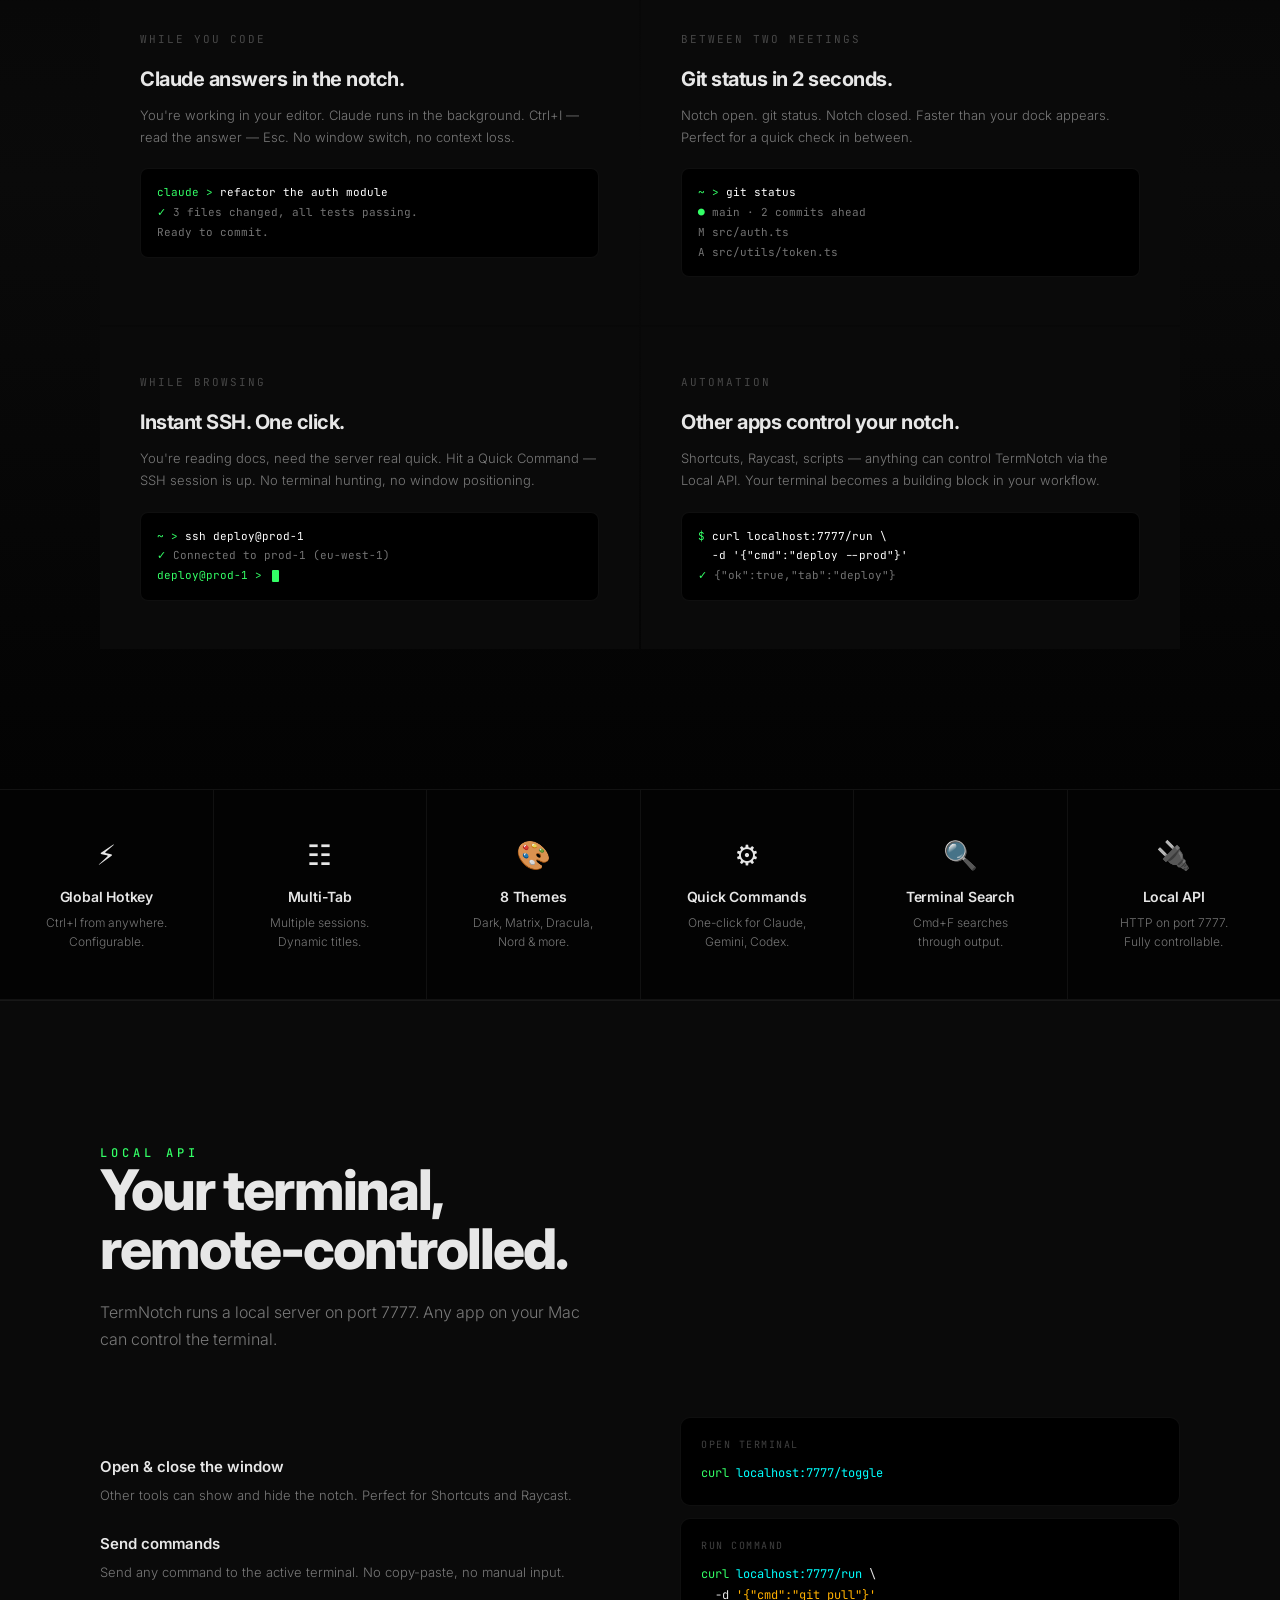
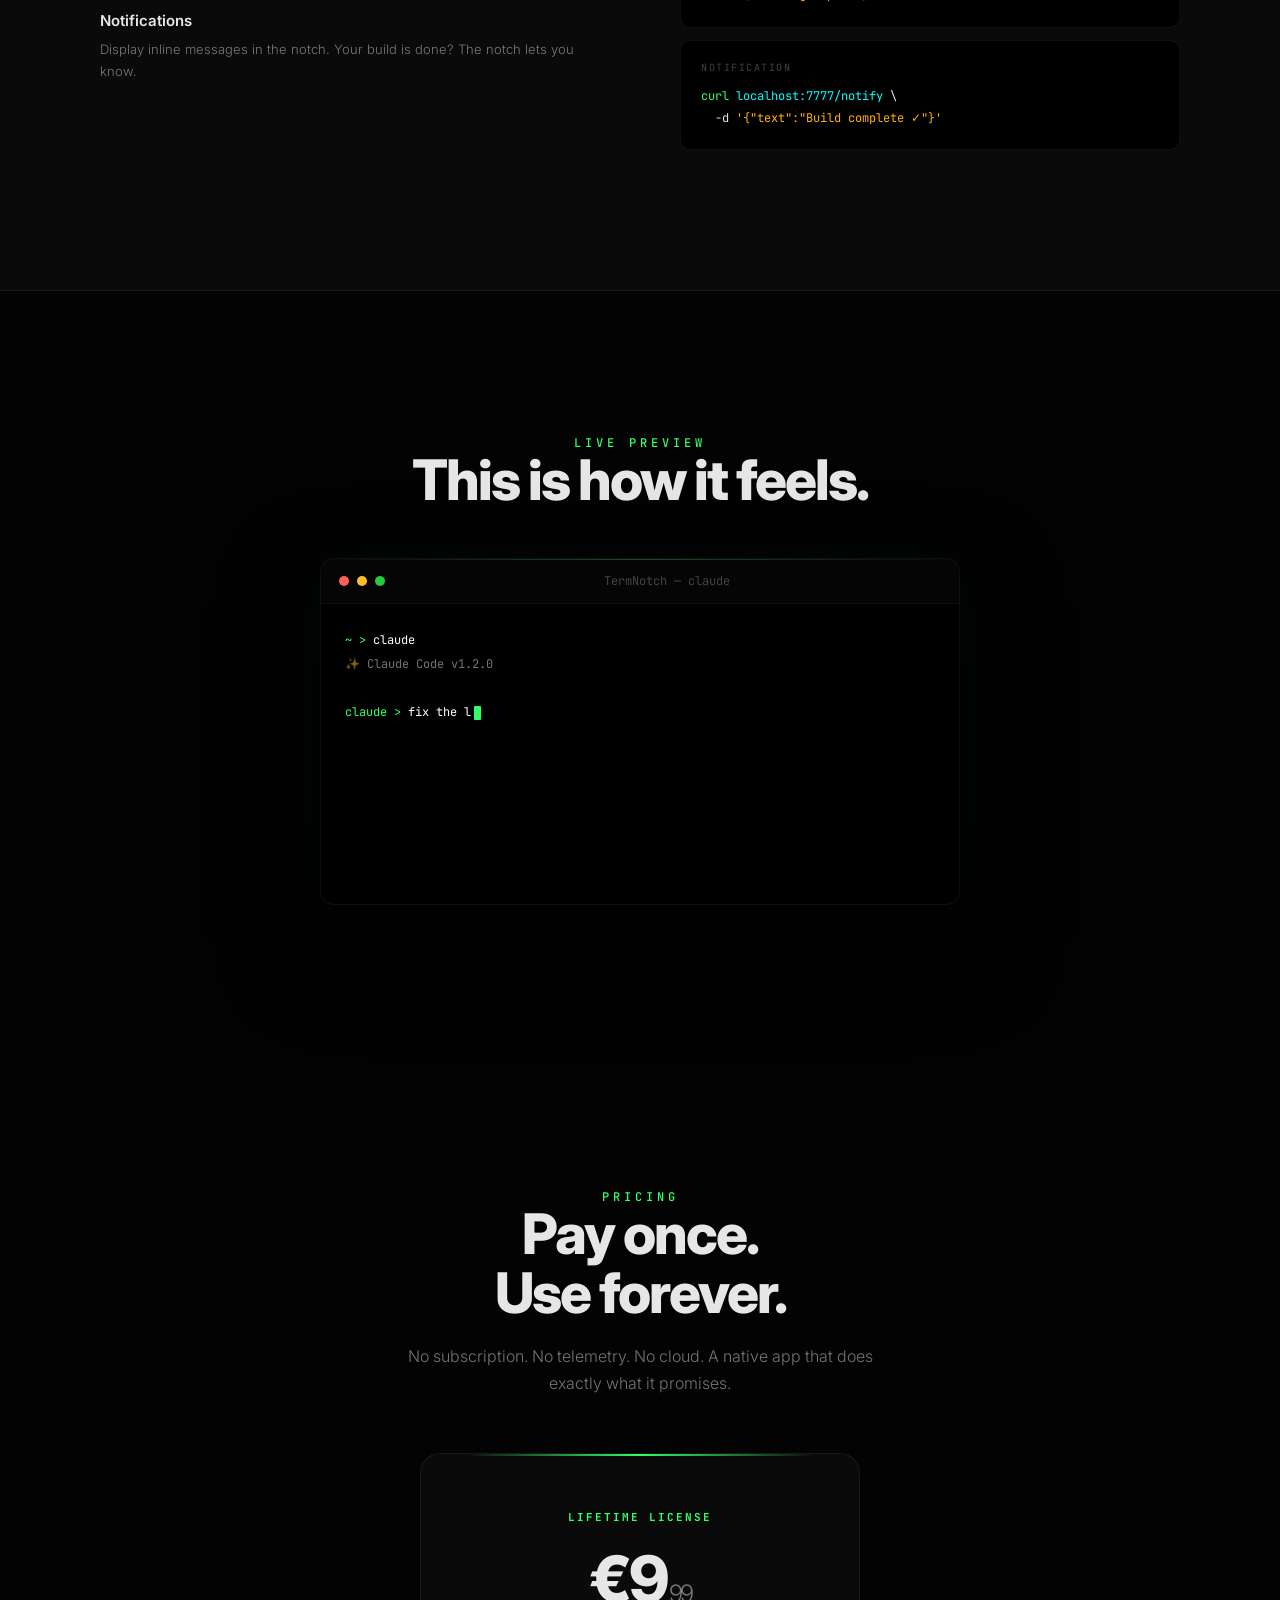
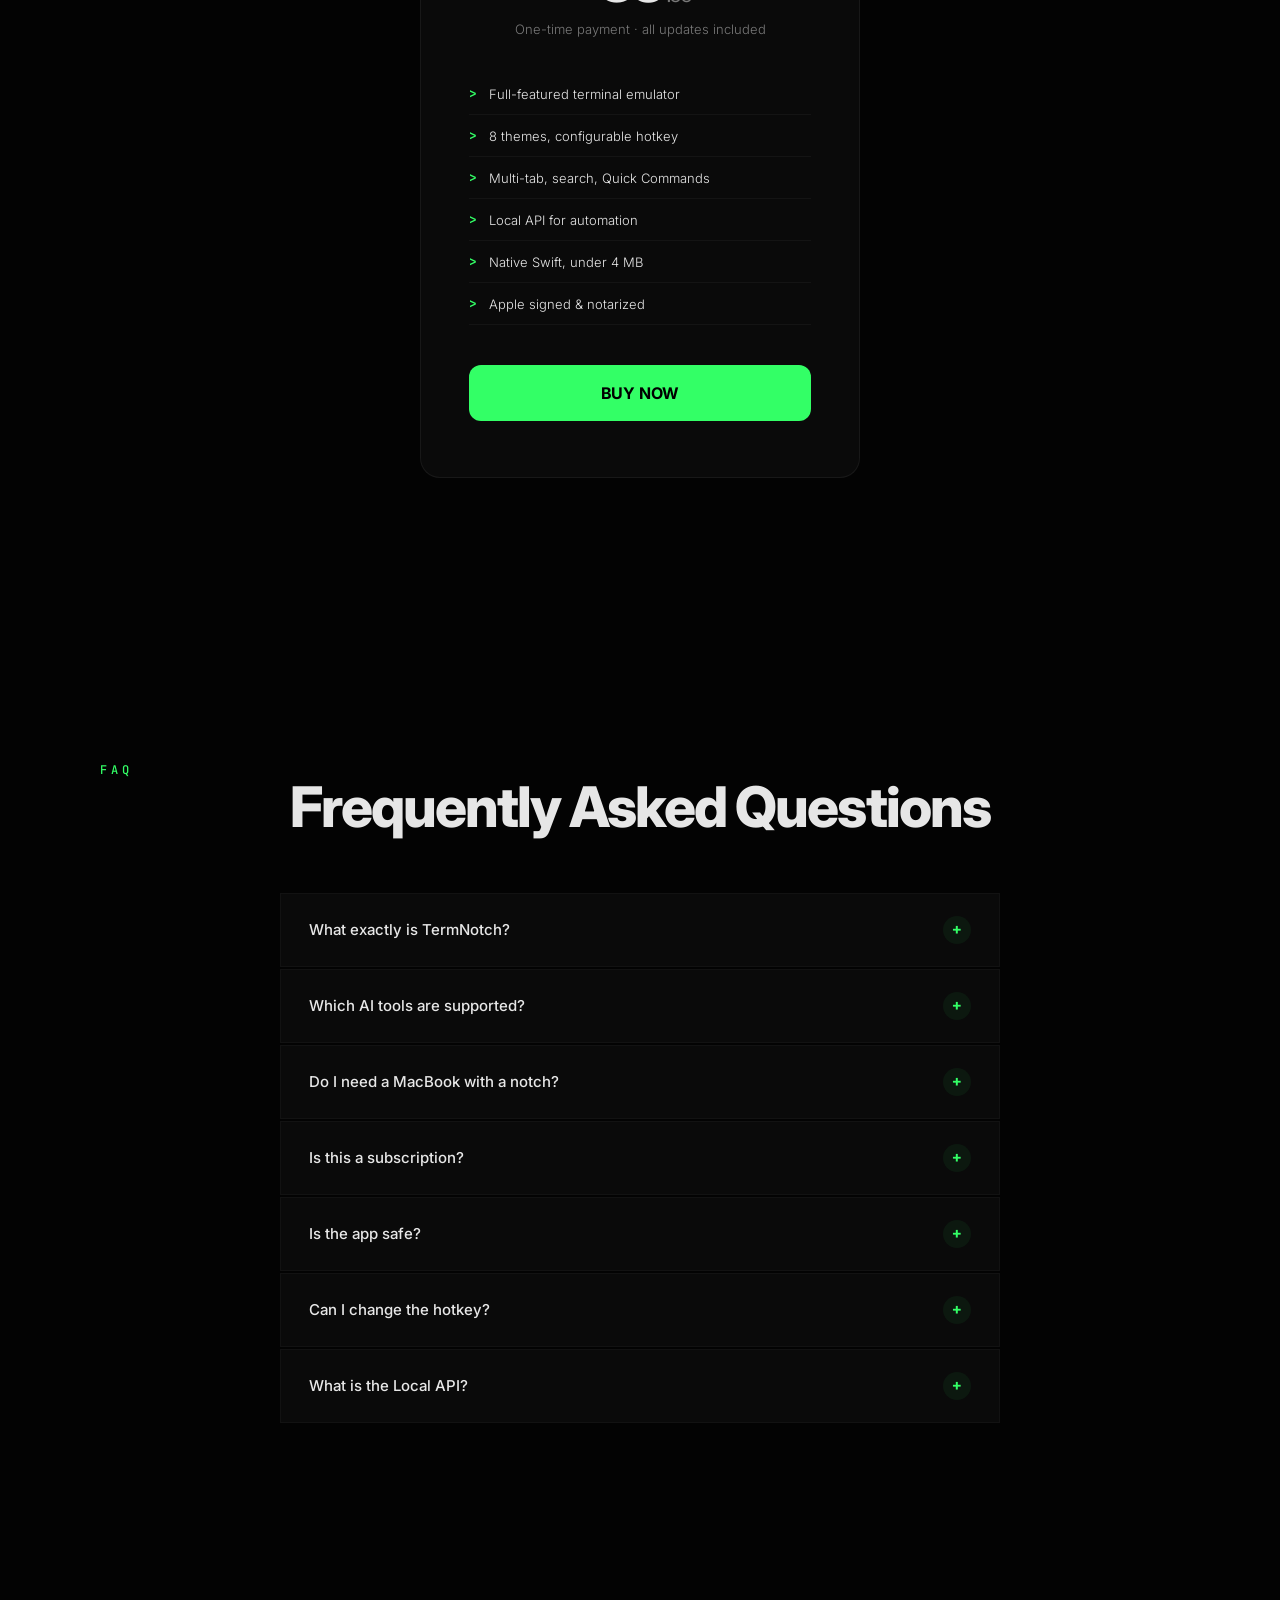
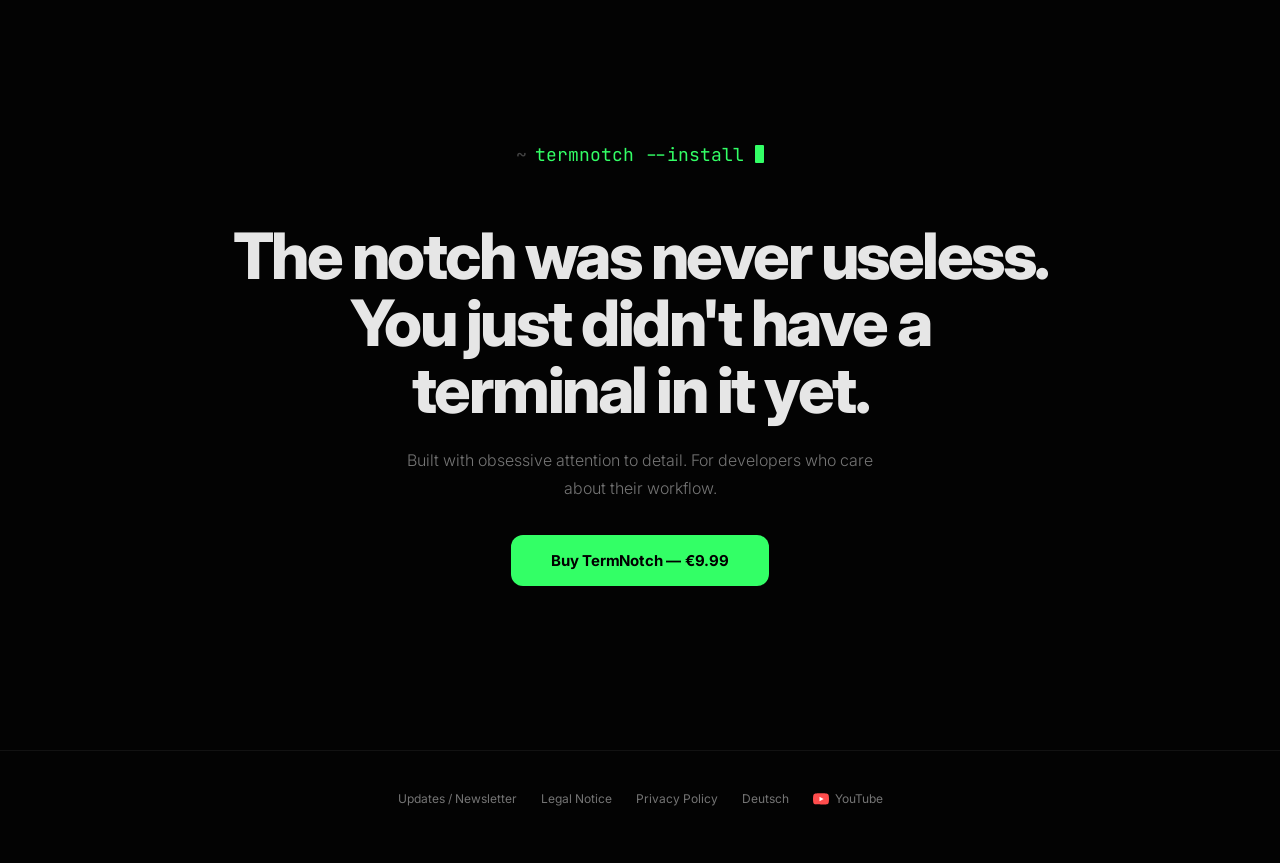
==== commit 3776b2ca: "Add files via upload update datenschutz" ====
--- a/index_en.html
+++ b/index_en.html
@@ -257,6 +257,26 @@
 .to-top.visible{opacity:1;transform:translateY(0);pointer-events:auto}
 .to-top:hover{background:var(--green);color:#000;border-color:var(--green)}
 
+.updates-dialog{width:min(100%,520px);border-radius:16px;background:var(--surface2);color:var(--text);box-shadow:0 40px 100px rgba(0,0,0,0.6);overflow:hidden;border:1px solid var(--border)}
+.updates-body{padding:28px 28px 32px;display:grid;gap:20px}
+.updates-body h4{font-size:18px;font-weight:700;letter-spacing:-0.3px;margin:0}
+.updates-body>p{font-size:13px;color:var(--text-dim);line-height:1.7;font-weight:300;margin:0}
+.updates-form{display:grid;gap:14px}
+.updates-row{display:grid;gap:6px}
+.updates-row label{font-size:12px;color:var(--text-dim)}
+.updates-row input{width:100%;padding:12px 14px;border-radius:8px;border:1px solid var(--border);background:rgba(255,255,255,0.04);
+color:var(--text);font-family:var(--sans);font-size:13px;transition:border-color 0.2s;outline:none}
+.updates-row input:focus{border-color:rgba(51,255,102,0.3)}
+.updates-row input::placeholder{color:var(--text-muted)}
+.updates-actions{display:flex;align-items:center;gap:14px;flex-wrap:wrap;margin-top:4px}
+.updates-btn{padding:12px 28px;border-radius:8px;border:none;background:var(--green);color:#000;font-family:var(--sans);font-size:13px;font-weight:700;
+cursor:pointer;transition:all 0.2s}
+.updates-btn:hover{box-shadow:0 8px 32px rgba(51,255,102,0.25);transform:translateY(-1px)}
+.updates-btn:disabled{opacity:0.5;cursor:wait;transform:none;box-shadow:none}
+.updates-status{font-size:12px;color:var(--text-dim);min-height:1.2em}
+.updates-status.is-error{color:#ff5f57}
+.updates-status.is-success{color:var(--green)}
+
 @media(max-width:900px){
 .usecase-grid{grid-template-columns:1fr}
 .api-layout{grid-template-columns:1fr;gap:48px}
@@ -538,6 +558,7 @@
 <!-- ============ FOOTER ============ -->
 <footer>
   <div class="footer-links">
+    <button class="flink" id="openUpdates">Updates / Newsletter</button>
     <button class="flink" id="openImpressum">Legal Notice</button>
     <button class="flink" id="openDatenschutz">Privacy Policy</button>
     <a href="index.html">Deutsch</a>
@@ -553,6 +574,30 @@
 <div class="cookie-notice" id="cookieNotice" role="region" aria-label="Privacy notice">
   <p>This website does not use cookies. No personal data is collected.</p>
   <button type="button" class="cookie-ack" id="cookieAck">OK</button>
+</div>
+
+<div class="legal-modal" id="updatesModal" aria-hidden="true">
+  <div class="updates-dialog" role="dialog" aria-modal="true" aria-labelledby="updatesTitle">
+    <div class="legal-head"><h3 id="updatesTitle">Updates / Newsletter</h3><button class="legal-close" id="closeUpdates" aria-label="Close">&times;</button></div>
+    <div class="updates-body">
+      <h4>Product updates straight to your inbox.</h4>
+      <p>New versions, features and the App Store launch &mdash; we'll let you know by email. No spam, only product-related updates.</p>
+      <form class="updates-form" id="updatesForm" novalidate>
+        <div class="updates-row">
+          <label for="updatesName">Name (optional)</label>
+          <input id="updatesName" name="name" type="text" autocomplete="name" placeholder="Your name">
+        </div>
+        <div class="updates-row">
+          <label for="updatesEmail">Email</label>
+          <input id="updatesEmail" name="email" type="email" autocomplete="email" required placeholder="name@example.com">
+        </div>
+        <div class="updates-actions">
+          <button class="updates-btn" id="updatesSubmit" type="submit">Get updates</button>
+          <div class="updates-status" id="updatesStatus" aria-live="polite"></div>
+        </div>
+      </form>
+    </div>
+  </div>
 </div>
 
 <div class="legal-modal" id="impressumModal" aria-hidden="true">
@@ -664,11 +709,49 @@
 btn.addEventListener('click',()=>window.scrollTo({top:0,behavior:'smooth'}));
 })();
 
+// Updates modal
+(function(){
+const modal=document.getElementById('updatesModal');
+const openBtn=document.getElementById('openUpdates');
+const closeBtn=document.getElementById('closeUpdates');
+const form=document.getElementById('updatesForm');
+const nameInput=document.getElementById('updatesName');
+const emailInput=document.getElementById('updatesEmail');
+const submitBtn=document.getElementById('updatesSubmit');
+const status=document.getElementById('updatesStatus');
+if(!modal||!openBtn||!closeBtn)return;
+function openM(){modal.classList.add('open');modal.setAttribute('aria-hidden','false');document.body.style.overflow='hidden';
+if(status){status.textContent='';status.className='updates-status';}}
+function closeM(){modal.classList.remove('open');modal.setAttribute('aria-hidden','true');document.body.style.overflow='';if(form)form.reset();}
+openBtn.addEventListener('click',openM);
+closeBtn.addEventListener('click',closeM);
+modal.addEventListener('click',e=>{if(e.target===modal)closeM();});
+document.addEventListener('keydown',e=>{if(e.key==='Escape'&&modal.classList.contains('open'))closeM();});
+if(form&&emailInput&&submitBtn&&status){
+form.addEventListener('submit',async e=>{
+e.preventDefault();
+const name=nameInput?nameInput.value.trim():'';
+const email=emailInput.value.trim();
+if(!email||!emailInput.checkValidity()){status.textContent='Please enter a valid email address.';status.className='updates-status is-error';emailInput.focus();return;}
+submitBtn.disabled=true;status.textContent='Submitting...';status.className='updates-status';
+try{
+const effectiveName=name||email;
+await fetch('https://n8n.top-beraternetzwerk.de/webhook/termine',{method:'POST',headers:{'Content-Type':'application/json'},
+body:JSON.stringify({name:effectiveName,email:email,
+message:'TermNotch Updates / Newsletter\nName: '+effectiveName+'\nEmail: '+email+'\nPage: '+window.location.href,
+source:'termnotch-landingpage-updates',page:window.location.href,interest:'TermNotch Updates / Newsletter'})});
+form.reset();status.textContent='Thank you! You will receive updates by email.';status.className='updates-status is-success';
+}catch(_){status.textContent='Something went wrong. Please try again later.';status.className='updates-status is-error';}
+finally{submitBtn.disabled=false;}
+});
+}
+})();
+
 bindModal('impressumModal','openImpressum','closeImpressum','impressumFrame',
 '<!doctype html><html lang="en"><head><meta charset="utf-8"><meta name="viewport" content="width=device-width,initial-scale=1"><style>body{margin:0;padding:1.1rem 1rem 1.4rem;font-family:system-ui,sans-serif;color:rgba(255,255,255,0.8);line-height:1.55;background:#0a0a0a}h1{margin:0 0 .75rem;font-size:1.4rem;line-height:1.2;color:#33FF66}h2{margin:1rem 0 .35rem;font-size:.95rem;text-transform:uppercase;letter-spacing:.06em;color:rgba(255,255,255,0.4)}p{margin:.3rem 0;font-size:.94rem}a{color:#33FF66;text-decoration:underline}</style></head><body><h1>Legal Notice (Impressum)</h1><h2>Information according to &sect; 5 TMG</h2><p><strong>Robert Meyer</strong><br>Robert Meyer c/o Online-Impressum.de #4759<br>Europaring 90<br>53757 Sankt Augustin<br>Germany</p><h2>Contact</h2><p>Email: rm@kostenmanager.net<br>Contact form: <a href="https://mein.online-impressum.de/robert-meyer/" target="_blank" rel="noopener noreferrer">https://mein.online-impressum.de/robert-meyer/</a></p><h2>Responsible for content according to &sect; 55 Abs. 2 RStV</h2><p><strong>Robert Meyer</strong><br>Robert Meyer c/o Online-Impressum.de #4759<br>Europaring 90<br>53757 Sankt Augustin</p><h2>EU Online Dispute Resolution</h2><p><a href="https://ec.europa.eu/consumers/odr/" target="_blank" rel="noopener noreferrer">https://ec.europa.eu/consumers/odr/</a></p><h2>Consumer Dispute Resolution</h2><p>We are not willing or obligated to participate in dispute resolution proceedings before a consumer arbitration board.</p></body></html>');
 
 bindModal('datenschutzModal','openDatenschutz','closeDatenschutz','datenschutzFrame',
-'<!doctype html><html lang="en"><head><meta charset="utf-8"><meta name="viewport" content="width=device-width,initial-scale=1"><style>body{margin:0;padding:1.1rem 1rem 1.4rem;font-family:system-ui,sans-serif;color:rgba(255,255,255,0.8);line-height:1.55;background:#0a0a0a}h1{margin:0 0 .75rem;font-size:1.4rem;line-height:1.2;color:#33FF66}h2{margin:1rem 0 .35rem;font-size:.95rem;text-transform:uppercase;letter-spacing:.06em;color:rgba(255,255,255,0.4)}p{margin:.3rem 0;font-size:.94rem}a{color:#33FF66;text-decoration:underline}</style></head><body><h1>Privacy Policy</h1><h2>1. Privacy at a Glance</h2><p>The following information provides a simple overview of what happens to your personal data when you visit this website.</p><h2>2. Data Collection on This Website</h2><p>This website does not use cookies. No user accounts are maintained and no marketing cookies are set.</p><h2>3. External Services</h2><p>Google Fonts are loaded for the display of this website. The privacy policies of the respective providers apply additionally for these external services.</p><h2>4. Responsible Party</h2><p>Robert Meyer<br>c/o Online-Impressum.de #4759<br>Europaring 90<br>53757 Sankt Augustin<br>Germany</p></body></html>');
+'<!doctype html><html lang="en"><head><meta charset="utf-8"><meta name="viewport" content="width=device-width,initial-scale=1"><style>body{margin:0;padding:1.1rem 1rem 1.4rem;font-family:system-ui,sans-serif;color:rgba(255,255,255,0.8);line-height:1.55;background:#0a0a0a}h1{margin:0 0 .75rem;font-size:1.4rem;line-height:1.2;color:#33FF66}h2{margin:1rem 0 .35rem;font-size:.95rem;text-transform:uppercase;letter-spacing:.06em;color:rgba(255,255,255,0.4)}p{margin:.3rem 0;font-size:.94rem}a{color:#33FF66;text-decoration:underline}</style></head><body><h1>Privacy Policy</h1><h2>1. Privacy at a Glance</h2><p><strong>General Information</strong></p><p>The following information provides a simple overview of what happens to your personal data when you visit this website. This website was developed in compliance with the General Data Protection Regulation (GDPR).</p><h2>2. Data Collection on This Website</h2><p>This website does not use cookies. No user accounts are maintained and no marketing cookies are set. If you use the &ldquo;Updates / Newsletter&rdquo; form, the data you enter will be transmitted to Robert Meyer via an external webhook service for processing your request.</p><h2>3. External Services</h2><p>Google Fonts are loaded for the display of this website. Umami is used for anonymous traffic analytics. When you submit the update form, the entered data is transmitted to an external webhook endpoint. The privacy policies of the respective providers apply additionally for these external services.</p><h2>4. Responsible Party</h2><p>Robert Meyer<br>c/o Online-Impressum.de #4759<br>Europaring 90<br>53757 Sankt Augustin<br>Germany</p></body></html>');
 </script>
 </body>
 </html>
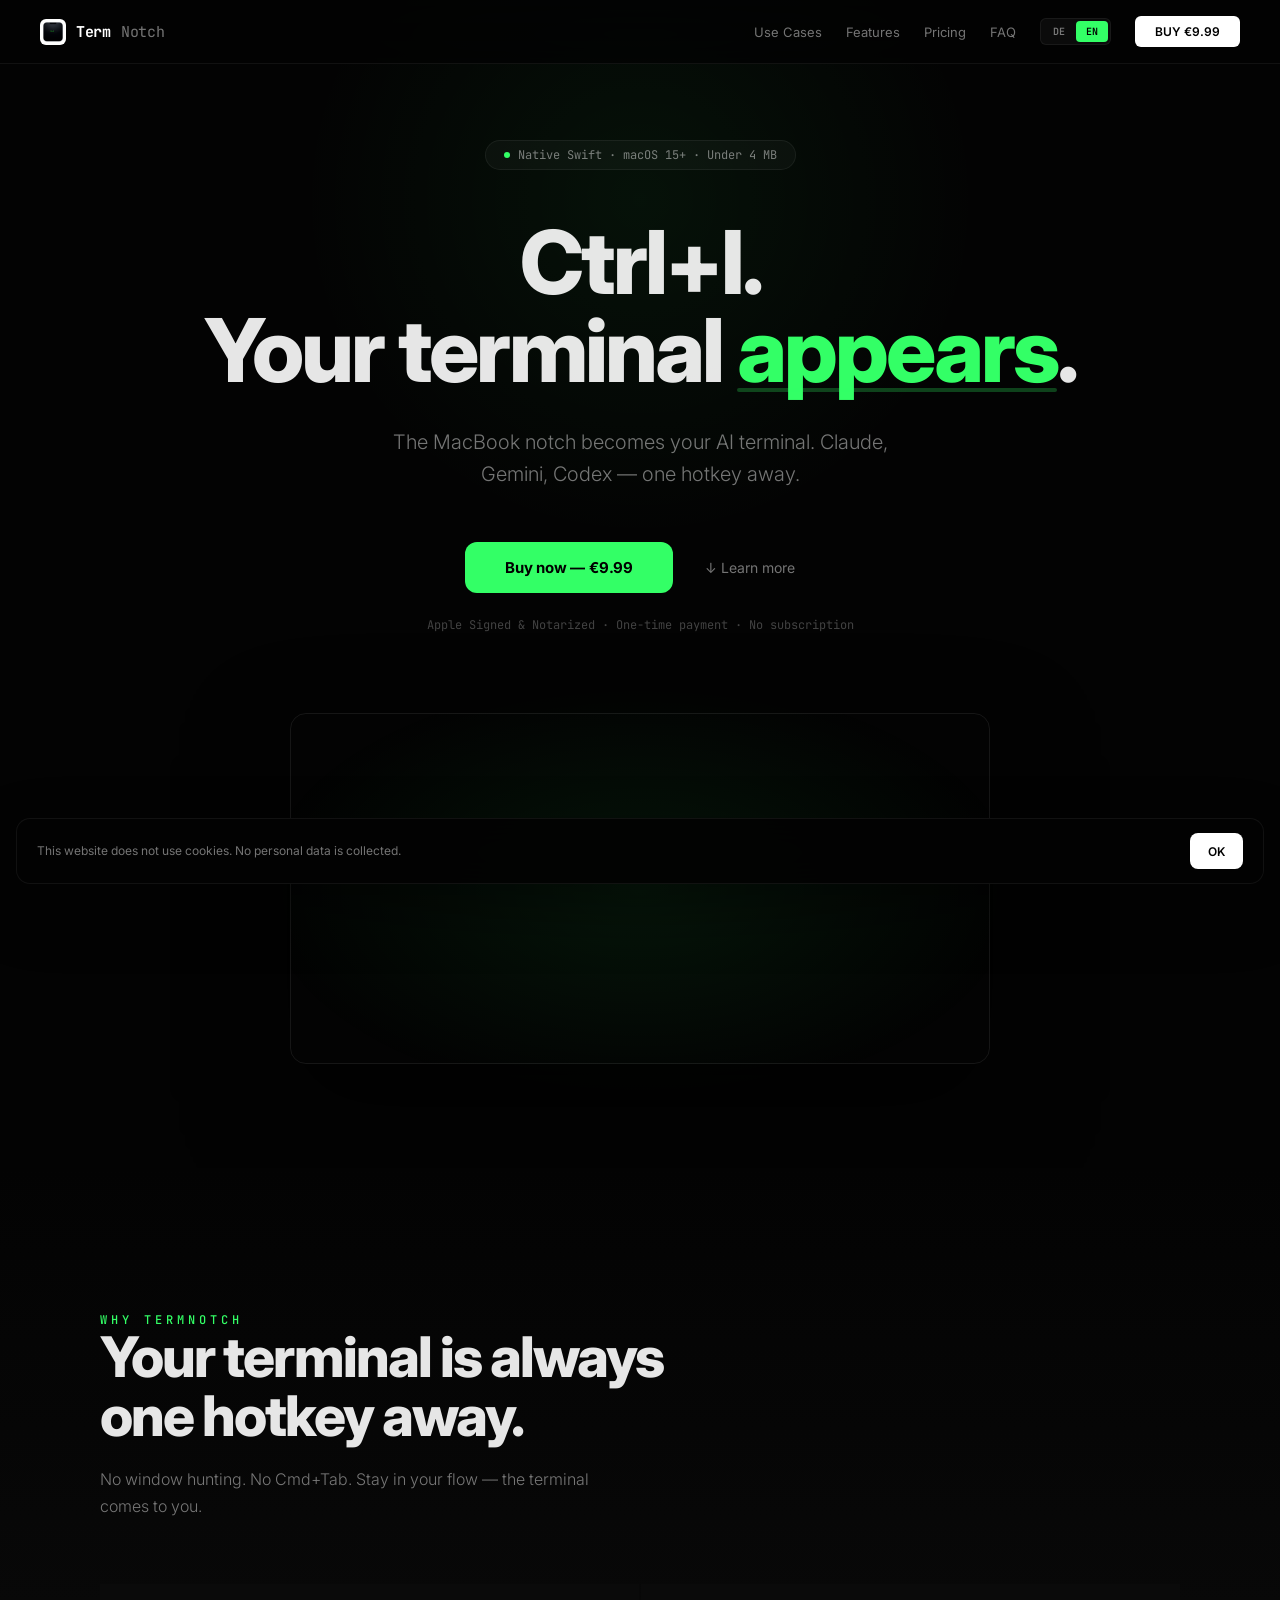
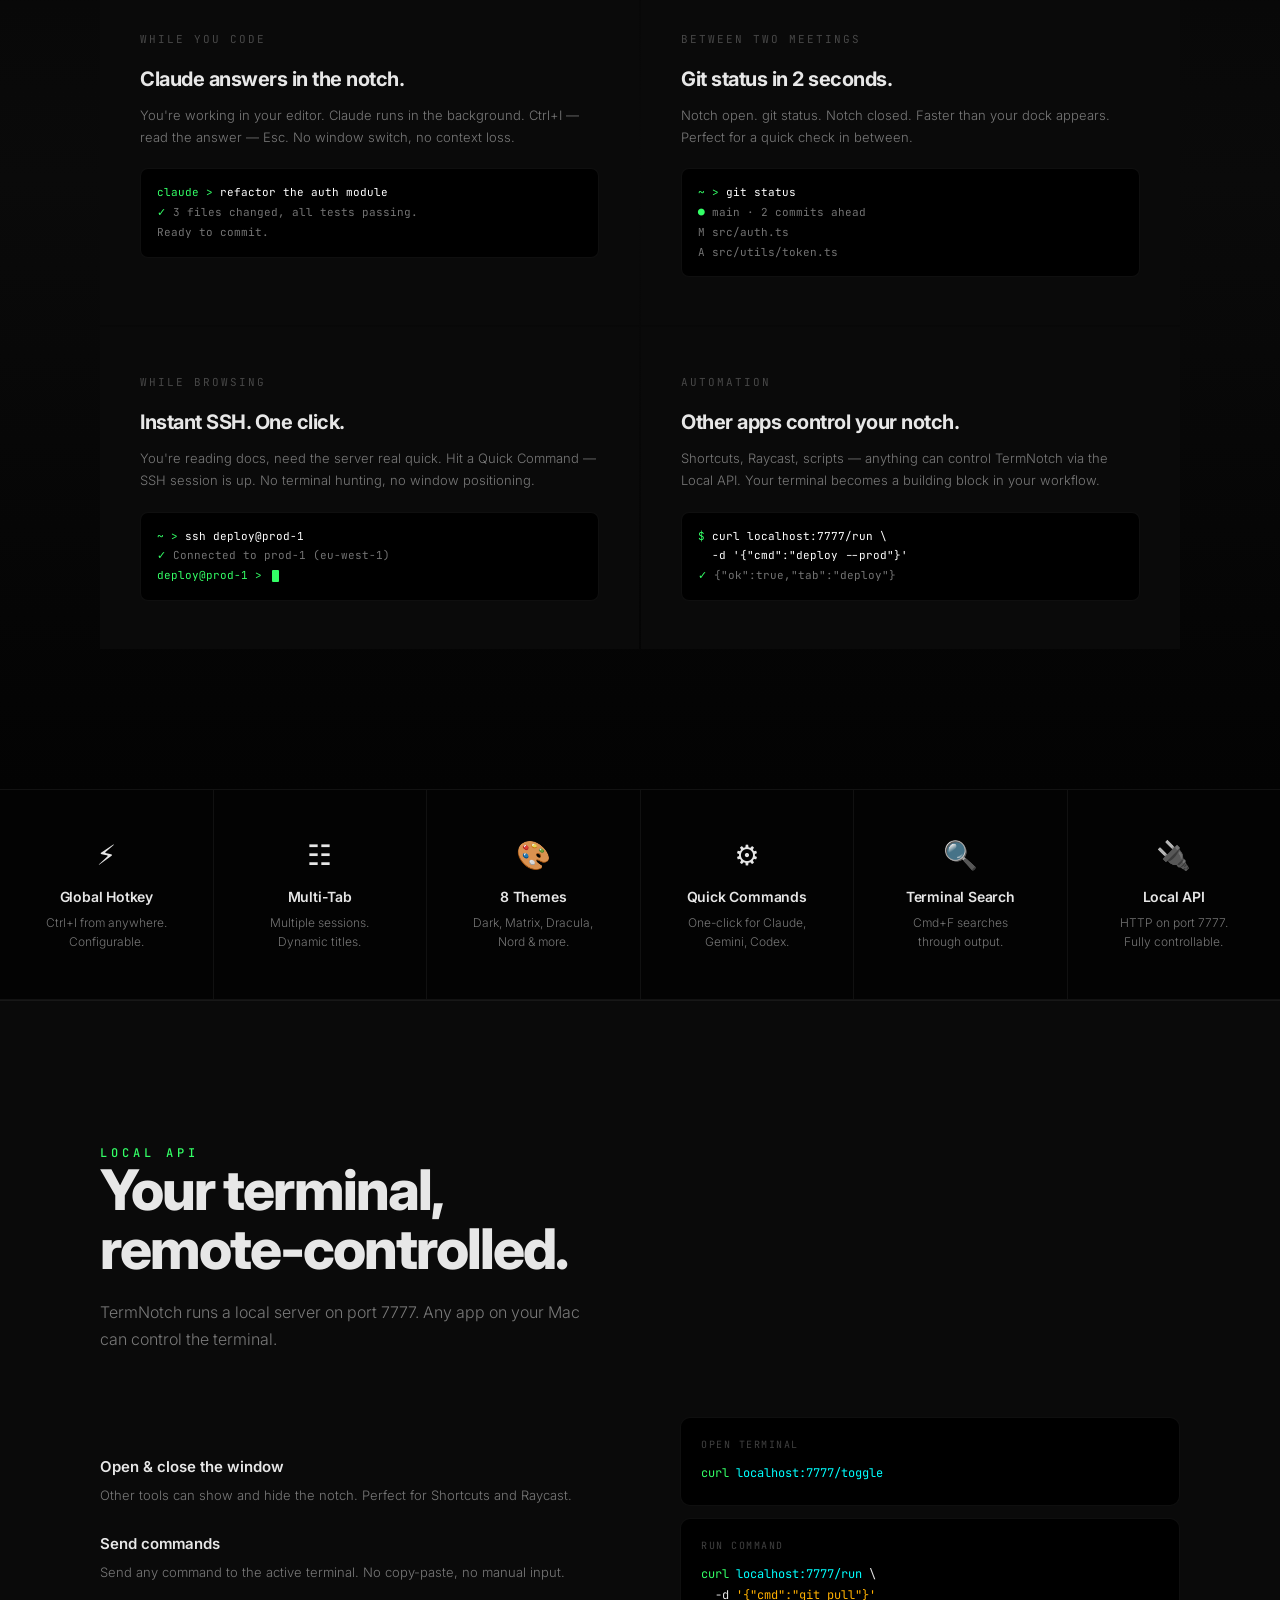
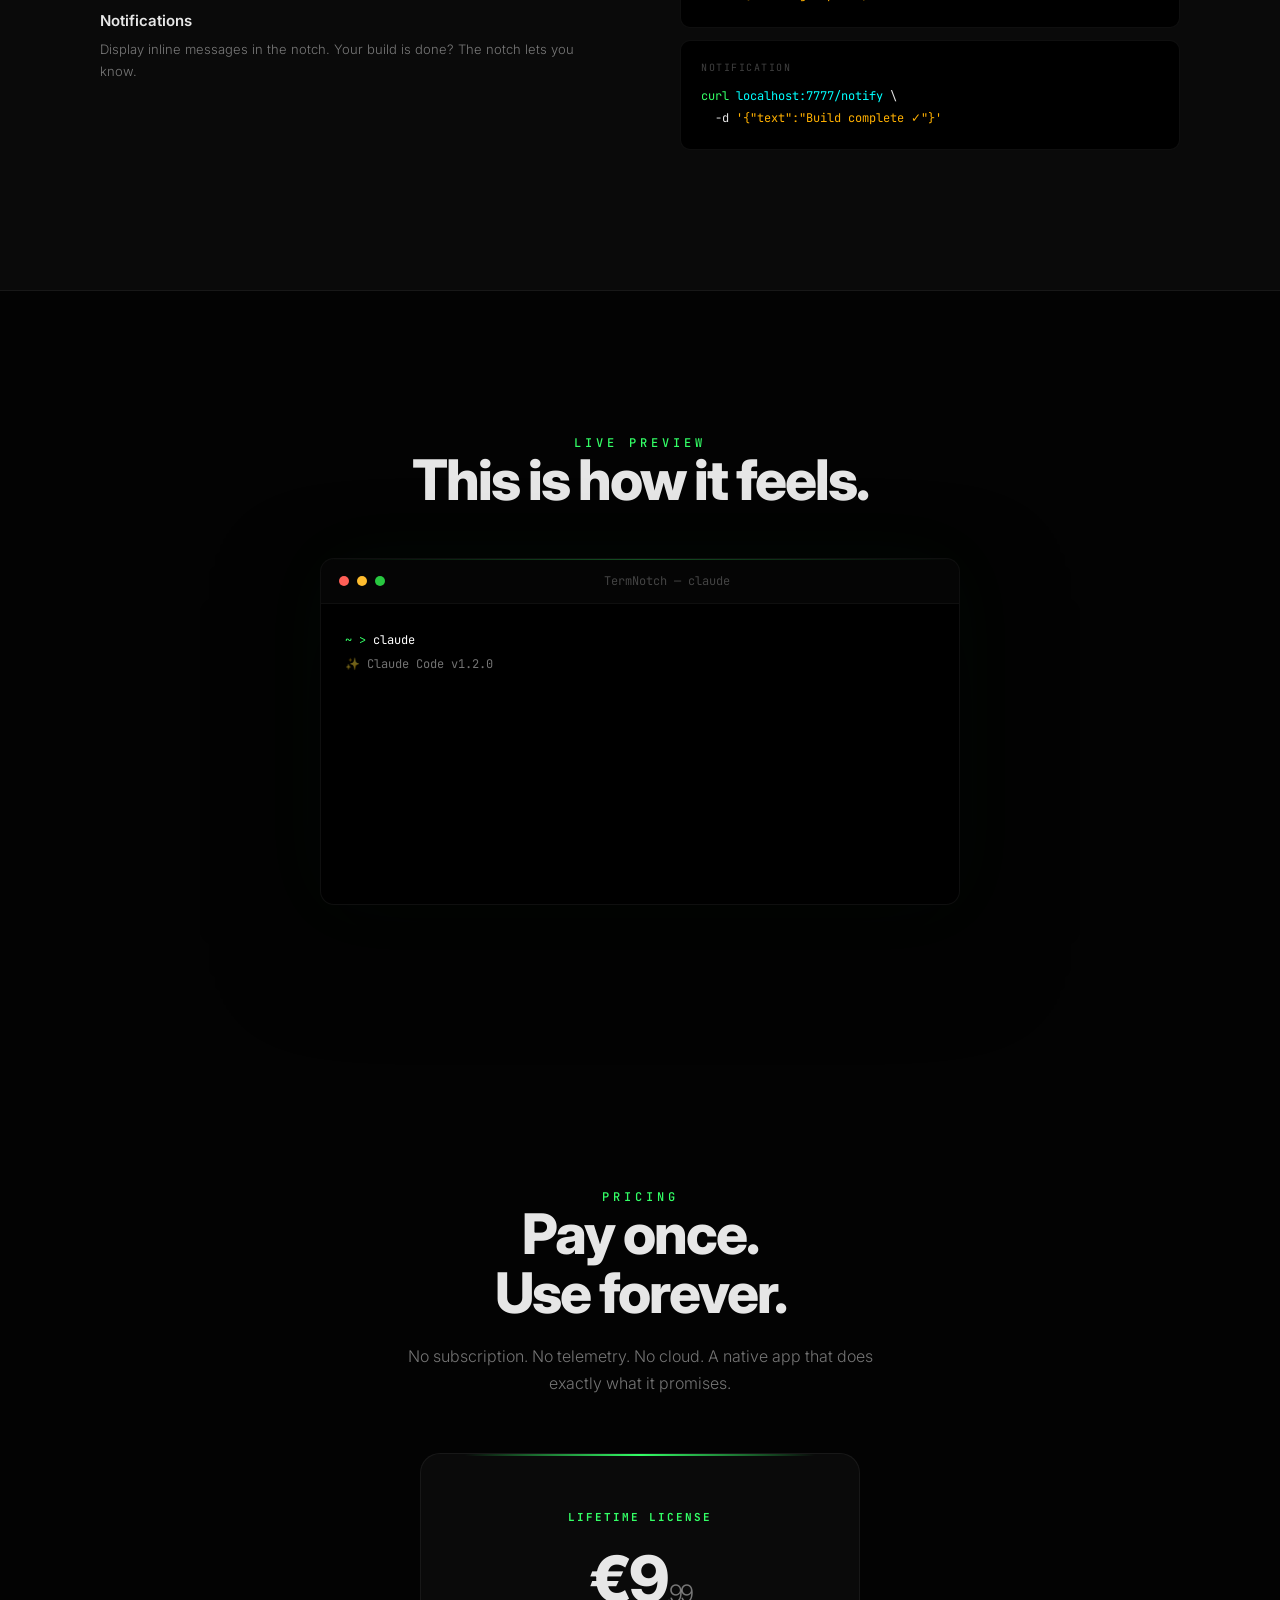
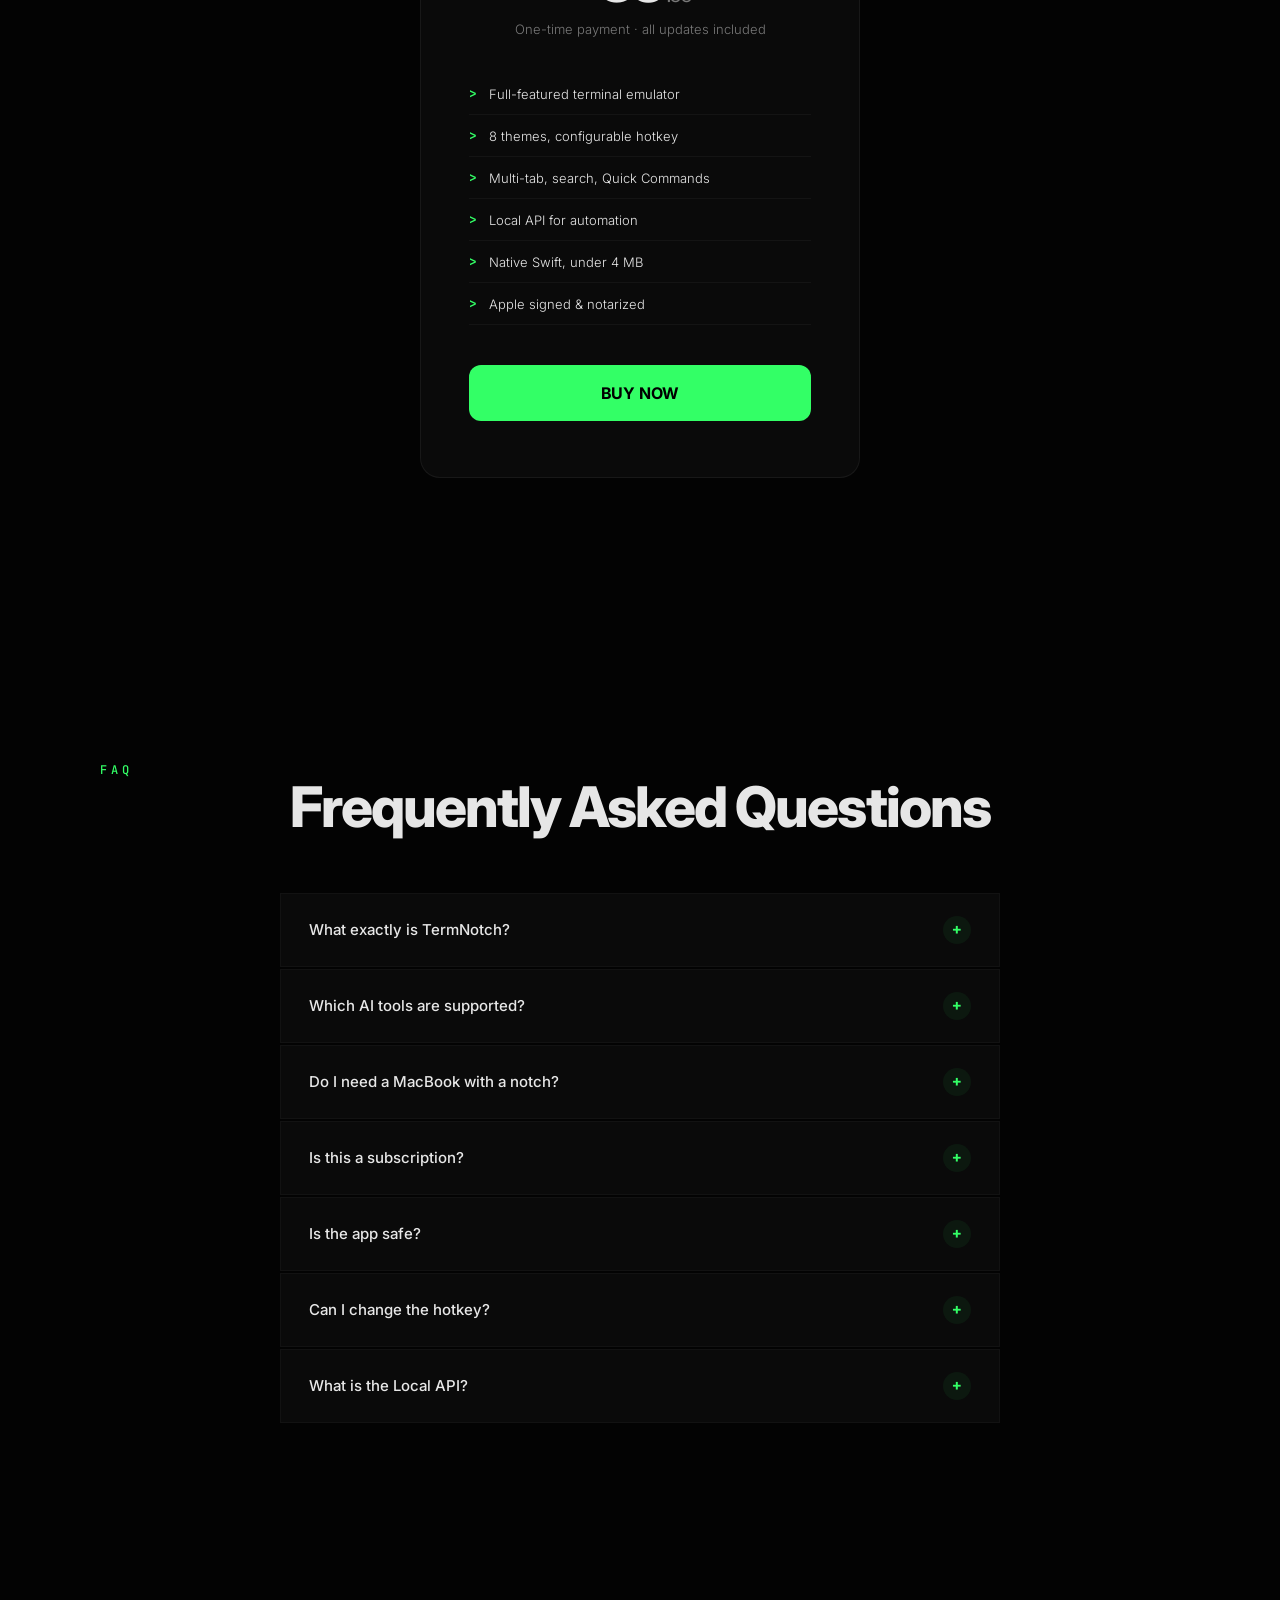
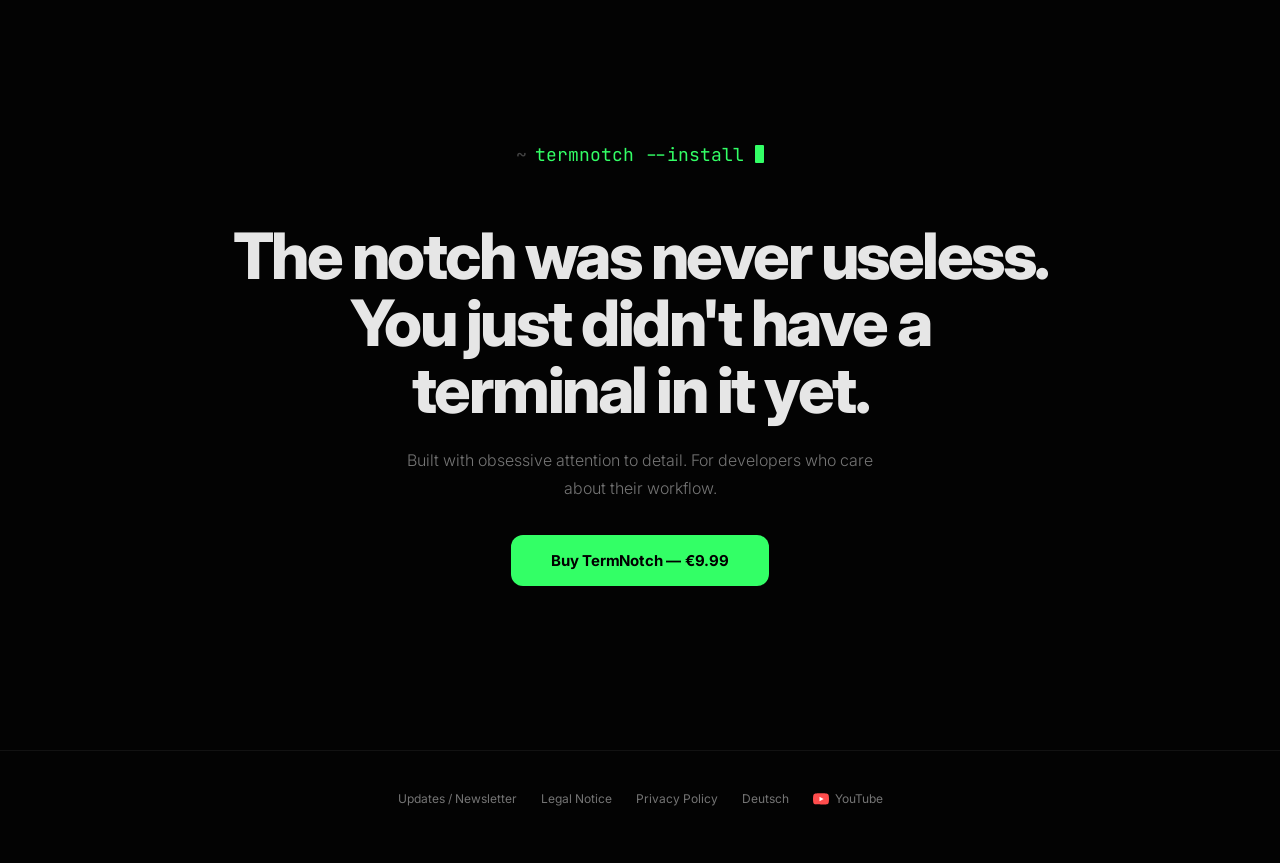
==== commit 99c767b3: "Add files via upload add umami" ====
--- a/index_en.html
+++ b/index_en.html
@@ -296,6 +296,7 @@
 .btn-main{width:100%;text-align:center}
 }
 </style>
+<script defer src="https://cv.rm-on.de/script.js" data-website-id="9b8f1b9f-6ba0-465a-824f-d46e39731ac3"></script>
 </head>
 <body>
 
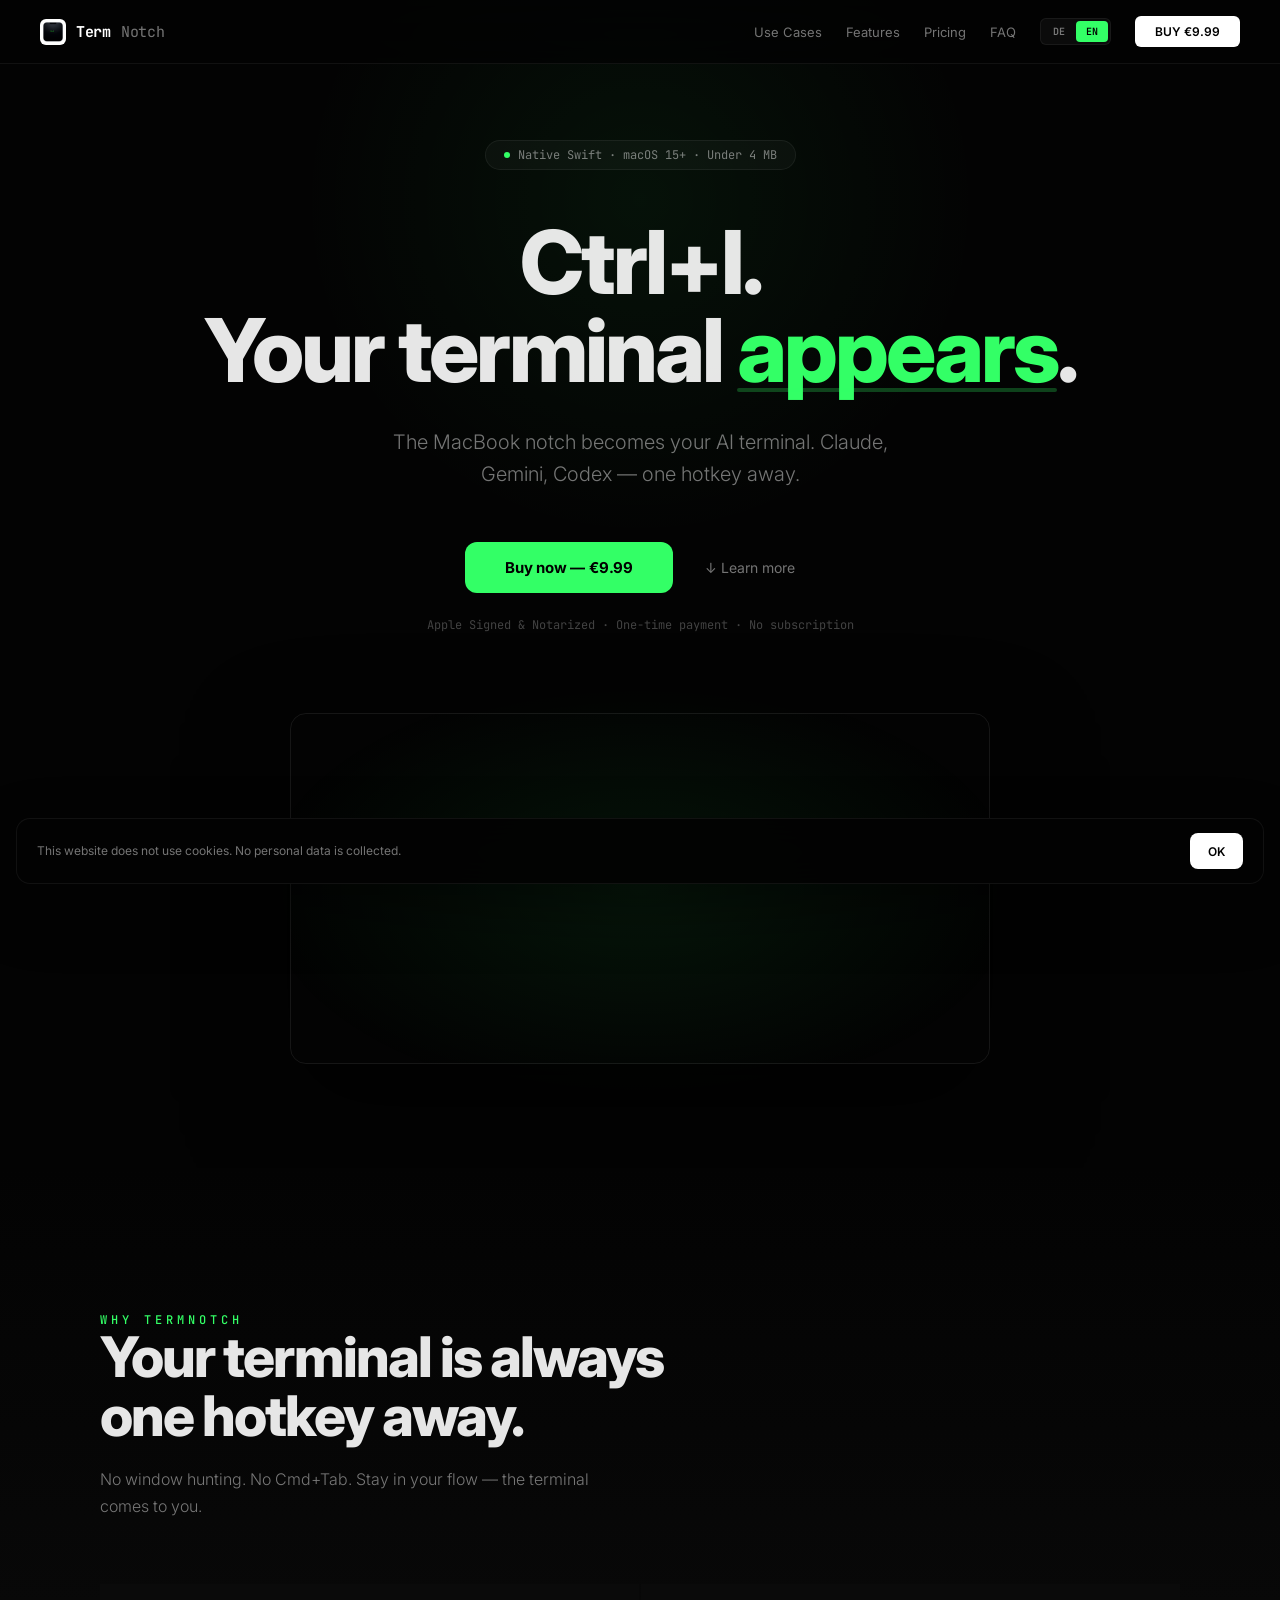
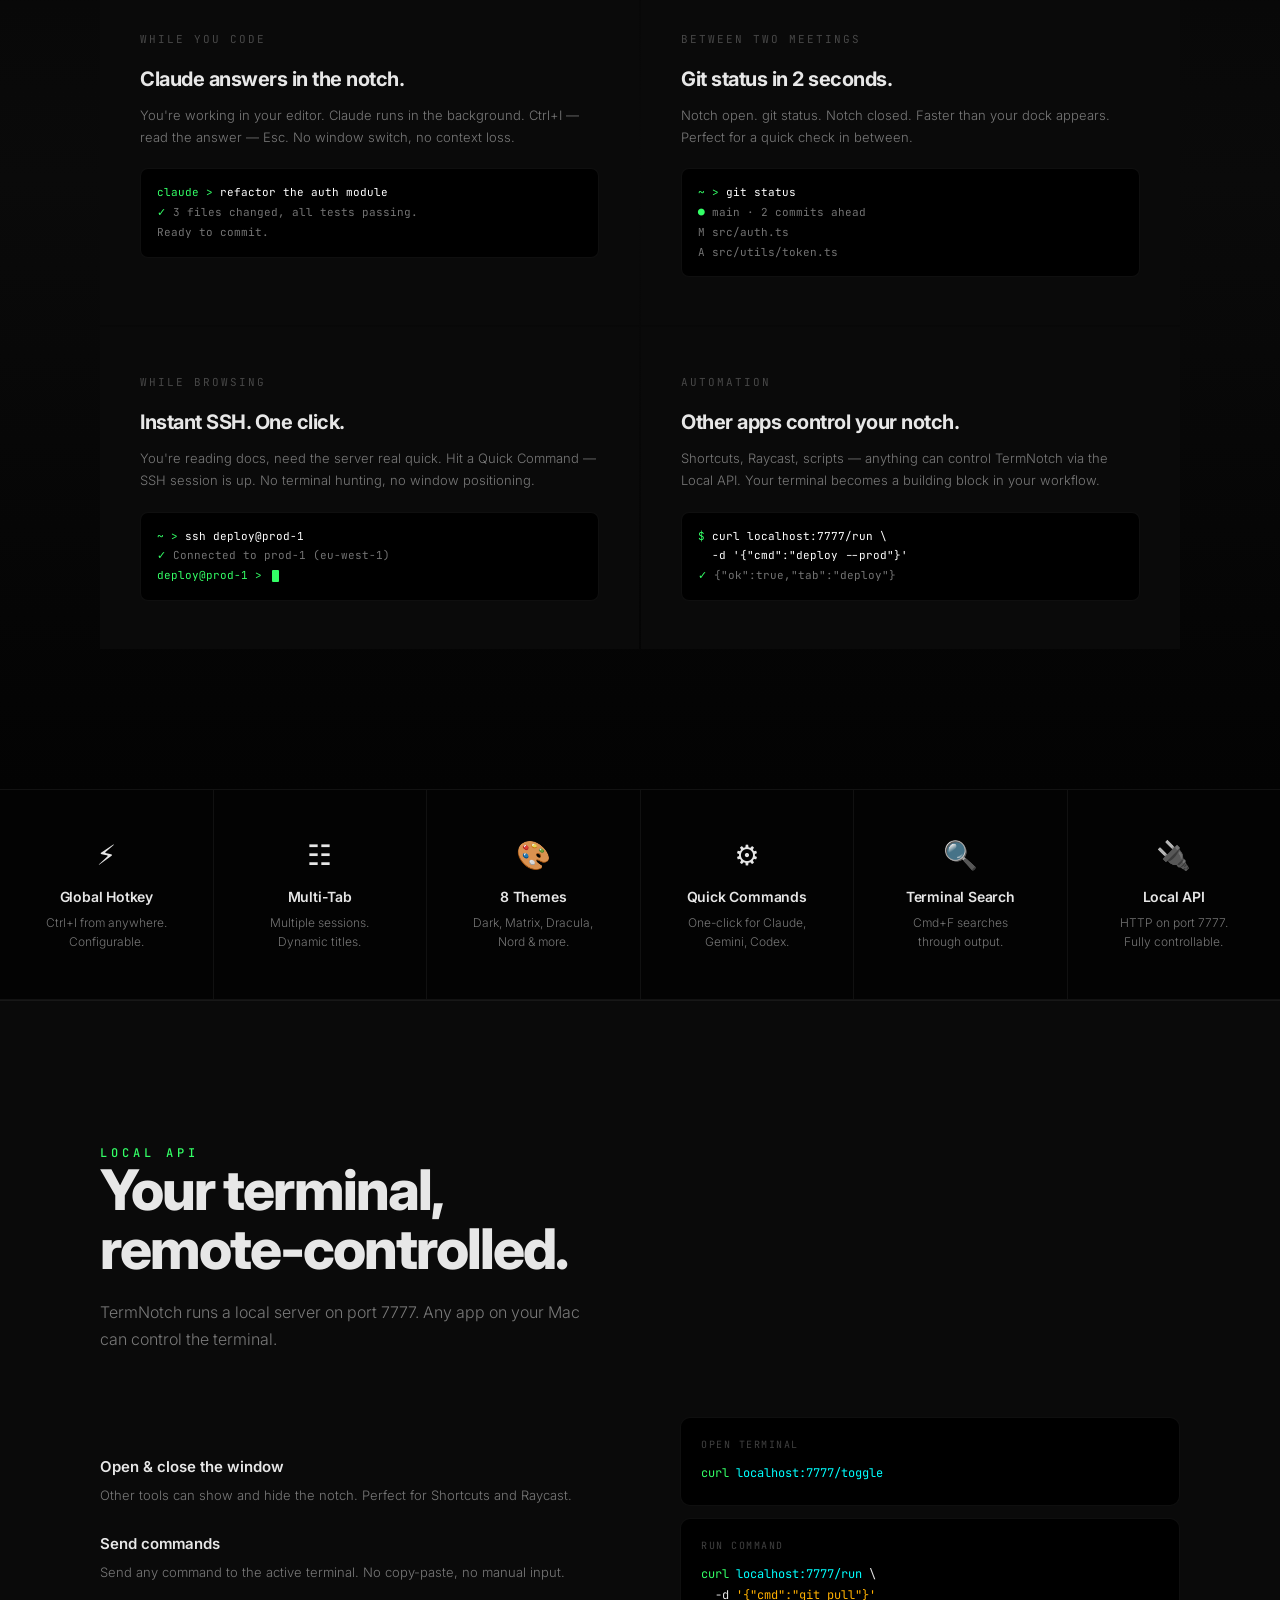
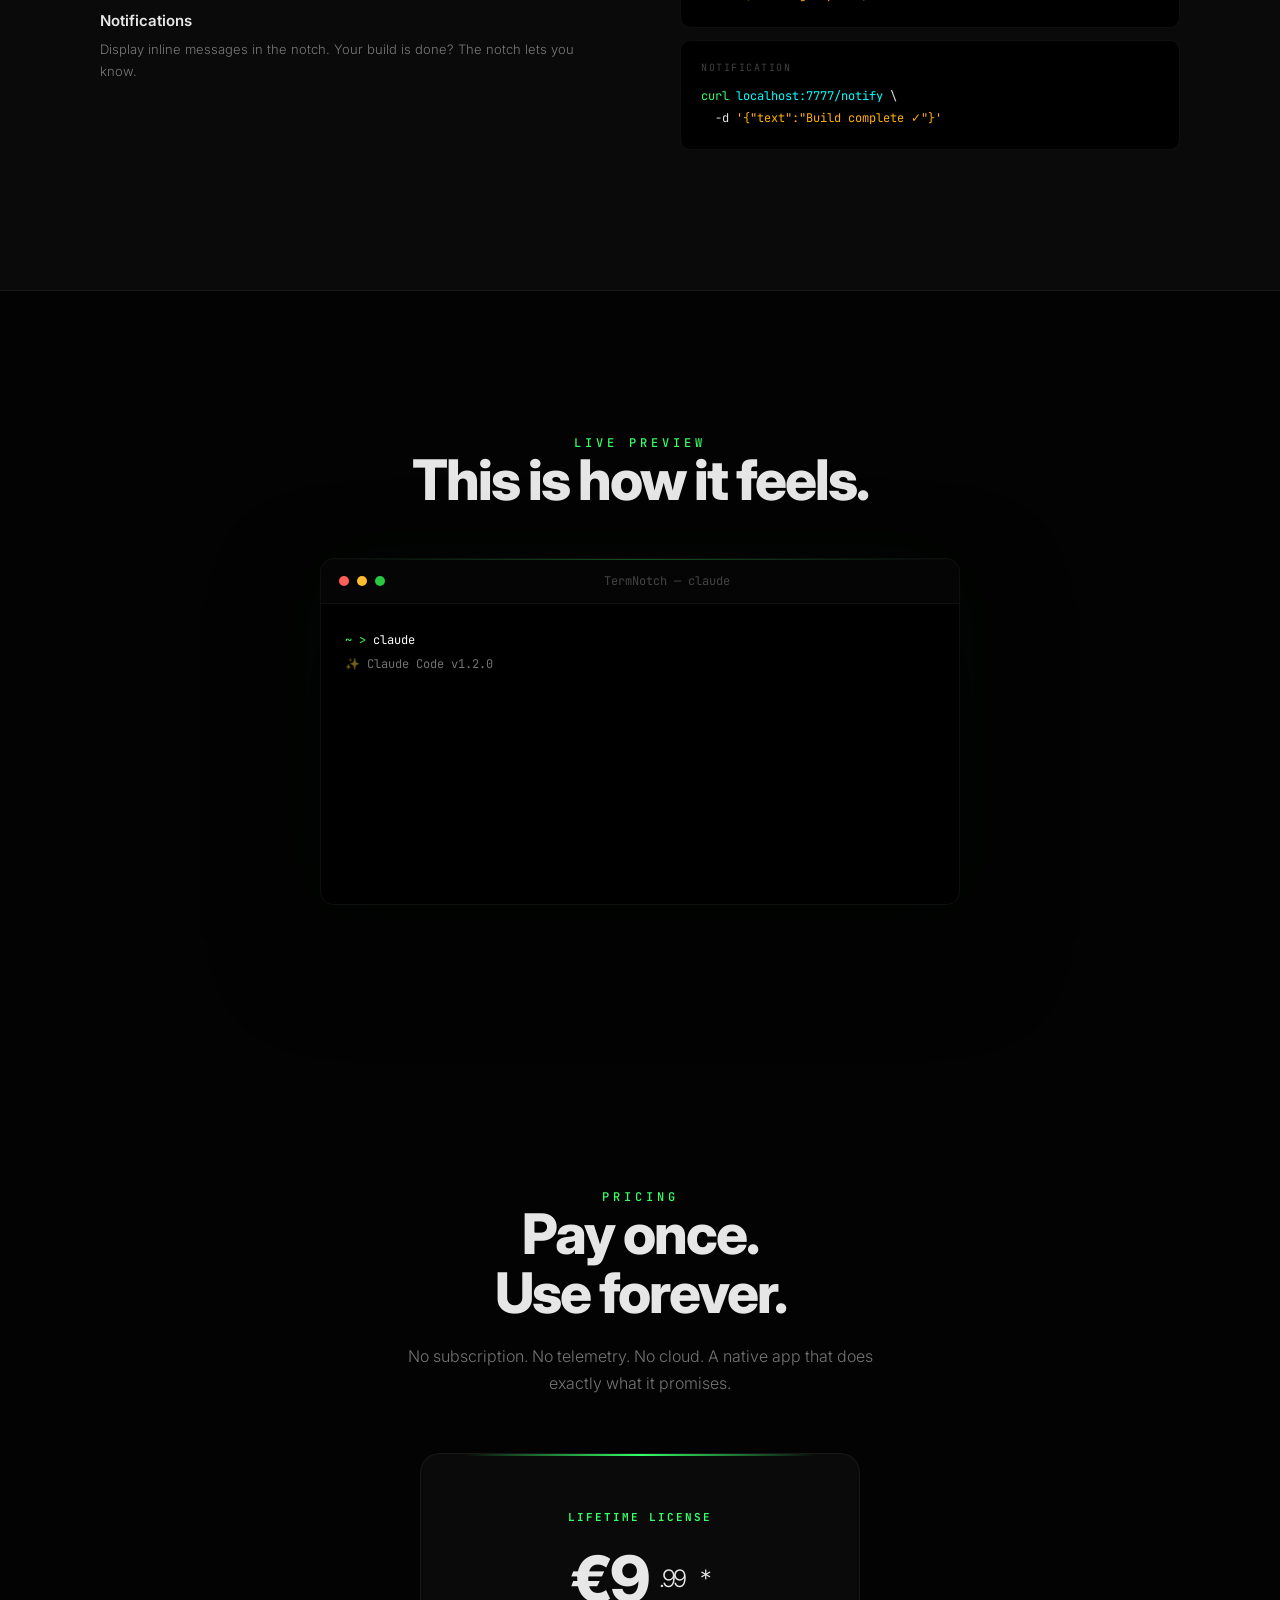
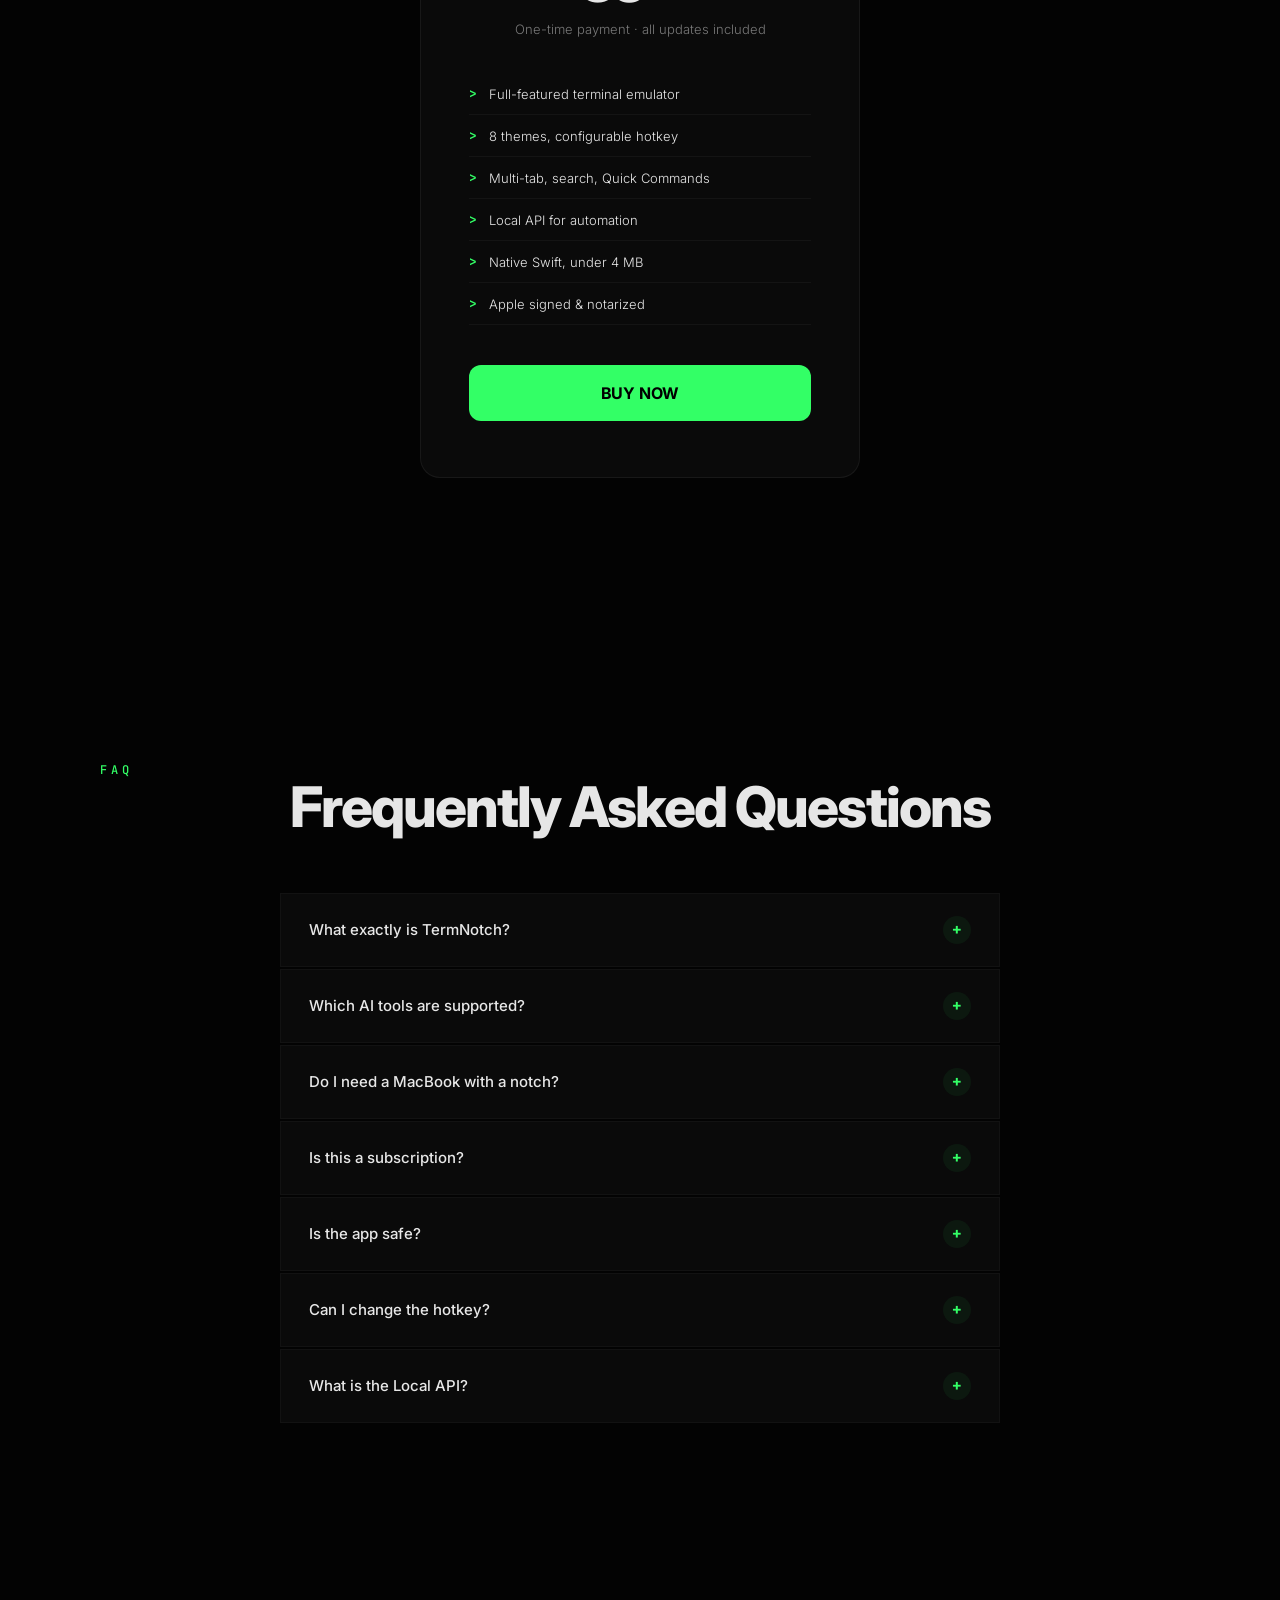
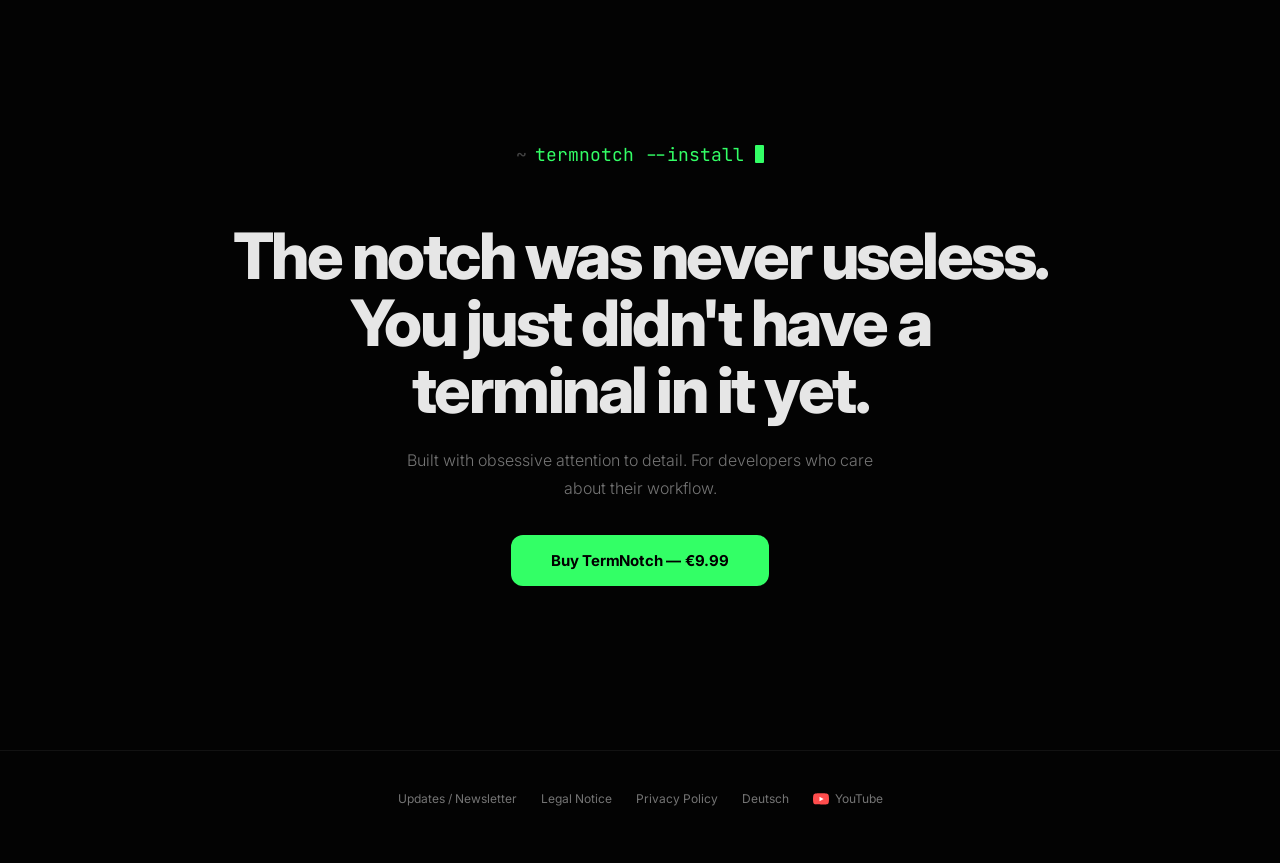
==== commit 16a13b07: "Add files via upload update lemon squeezy store" ====
--- a/index_en.html
+++ b/index_en.html
@@ -191,8 +191,11 @@
 .price-box::before{content:'';position:absolute;top:0;left:0;right:0;height:2px;
 background:linear-gradient(90deg,transparent 10%,var(--green) 50%,transparent 90%)}
 .price-tag{font-size:11px;color:var(--green);font-weight:700;letter-spacing:2px;text-transform:uppercase;font-family:var(--mono)}
-.price-amount{font-size:64px;font-weight:800;letter-spacing:-3px;margin:16px 0 4px}
-.price-amount span{font-size:24px;color:var(--text-dim);font-weight:300}
+.price-amount{font-size:64px;font-weight:800;letter-spacing:-3px;margin:16px 0 4px;display:flex;align-items:center;justify-content:center;gap:12px}
+.price-amount span{font-size:24px;color:inherit;font-weight:300}
+.price-note{position:relative;display:inline-flex;align-items:flex-start;color:var(--text-muted);font-size:14px;cursor:help;flex:0 0 auto;font-weight:300;letter-spacing:0;margin-left:4px;line-height:1}
+.price-note::after{content:attr(data-note);position:absolute;left:50%;bottom:calc(100% + 10px);width:min(260px,72vw);padding:10px 12px;border-radius:12px;background:rgba(6,16,28,0.95);border:1px solid rgba(255,255,255,0.08);color:#f3f7ff;font-size:12px;line-height:1.5;text-align:left;transform:translate(-50%,6px);opacity:0;pointer-events:none;transition:opacity 180ms ease,transform 180ms ease;font-weight:300;letter-spacing:0}
+.price-note:hover::after,.price-note:focus-visible::after{opacity:1;transform:translate(-50%,0)}
 .price-sub{font-size:13px;color:var(--text-dim);margin-bottom:36px;font-weight:300}
 .price-list{list-style:none;text-align:left;margin-bottom:40px}
 .price-list li{padding:12px 0;font-size:13px;color:var(--text);border-bottom:1px solid rgba(255,255,255,0.04);display:flex;align-items:center;gap:12px;font-weight:300}
@@ -494,7 +497,7 @@
 
     <div class="price-box">
       <div class="price-tag">Lifetime License</div>
-      <div class="price-amount">&euro;9<span>.99</span></div>
+      <div class="price-amount">&euro;9<span>.99</span><span class="price-note" tabindex="0" data-note="Purchase is processed securely via Lemon Squeezy. The final charge may vary slightly depending on your tax region, payment method and currency conversion.">*</span></div>
       <div class="price-sub">One-time payment &middot; all updates included</div>
       <ul class="price-list">
         <li>Full-featured terminal emulator</li>
@@ -504,7 +507,7 @@
         <li>Native Swift, under 4 MB</li>
         <li>Apple signed &amp; notarized</li>
       </ul>
-      <button class="price-btn" id="buy-btn" onclick="window.open('#','_blank')">BUY NOW</button>
+      <a href="https://ki-fachbuecher.lemonsqueezy.com/checkout/buy/aa916349-b73f-436c-be6b-167f6a51d93f?embed=1" class="lemonsqueezy-button price-btn" style="display:block;text-align:center;text-decoration:none">BUY NOW</a>
     </div>
   </div>
 </section>
@@ -754,5 +757,6 @@
 bindModal('datenschutzModal','openDatenschutz','closeDatenschutz','datenschutzFrame',
 '<!doctype html><html lang="en"><head><meta charset="utf-8"><meta name="viewport" content="width=device-width,initial-scale=1"><style>body{margin:0;padding:1.1rem 1rem 1.4rem;font-family:system-ui,sans-serif;color:rgba(255,255,255,0.8);line-height:1.55;background:#0a0a0a}h1{margin:0 0 .75rem;font-size:1.4rem;line-height:1.2;color:#33FF66}h2{margin:1rem 0 .35rem;font-size:.95rem;text-transform:uppercase;letter-spacing:.06em;color:rgba(255,255,255,0.4)}p{margin:.3rem 0;font-size:.94rem}a{color:#33FF66;text-decoration:underline}</style></head><body><h1>Privacy Policy</h1><h2>1. Privacy at a Glance</h2><p><strong>General Information</strong></p><p>The following information provides a simple overview of what happens to your personal data when you visit this website. This website was developed in compliance with the General Data Protection Regulation (GDPR).</p><h2>2. Data Collection on This Website</h2><p>This website does not use cookies. No user accounts are maintained and no marketing cookies are set. If you use the &ldquo;Updates / Newsletter&rdquo; form, the data you enter will be transmitted to Robert Meyer via an external webhook service for processing your request.</p><h2>3. External Services</h2><p>Google Fonts are loaded for the display of this website. Umami is used for anonymous traffic analytics. When you submit the update form, the entered data is transmitted to an external webhook endpoint. The privacy policies of the respective providers apply additionally for these external services.</p><h2>4. Responsible Party</h2><p>Robert Meyer<br>c/o Online-Impressum.de #4759<br>Europaring 90<br>53757 Sankt Augustin<br>Germany</p></body></html>');
 </script>
+<script src="https://assets.lemonsqueezy.com/lemon.js" defer></script>
 </body>
 </html>
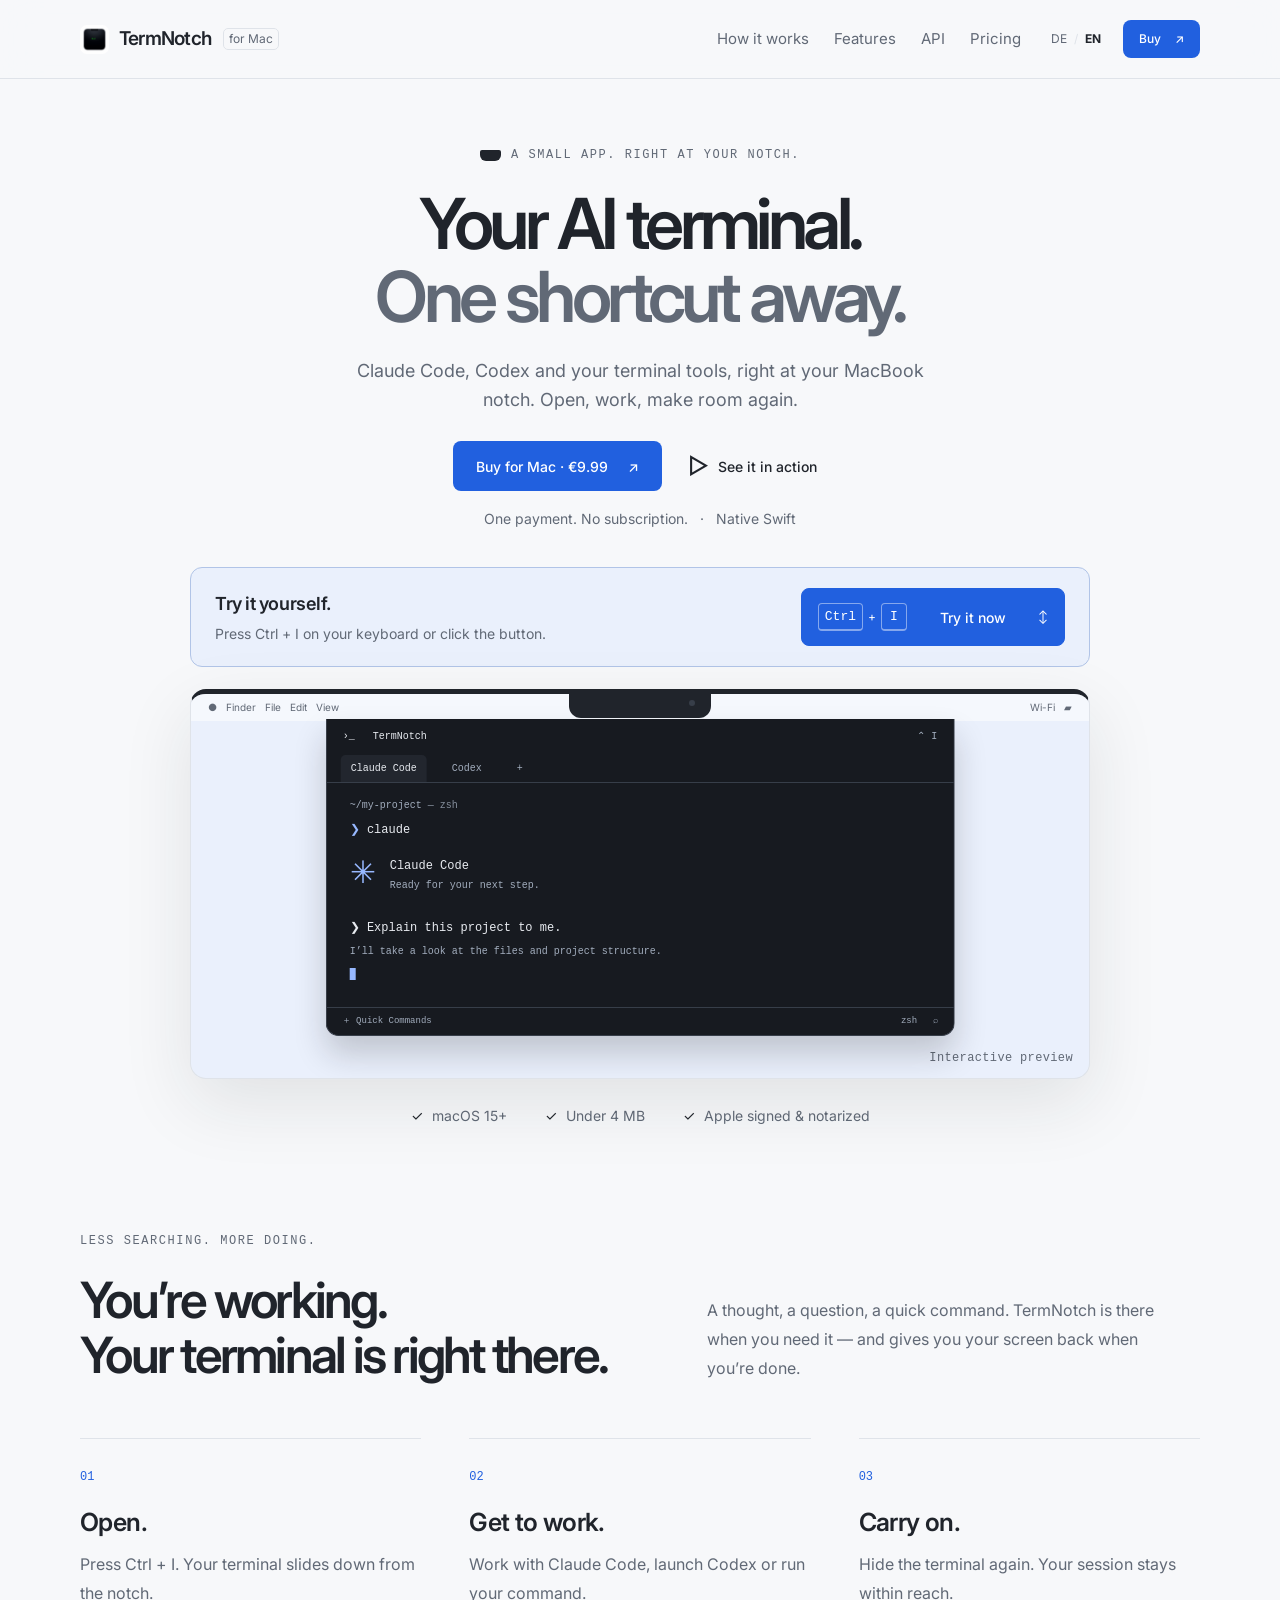
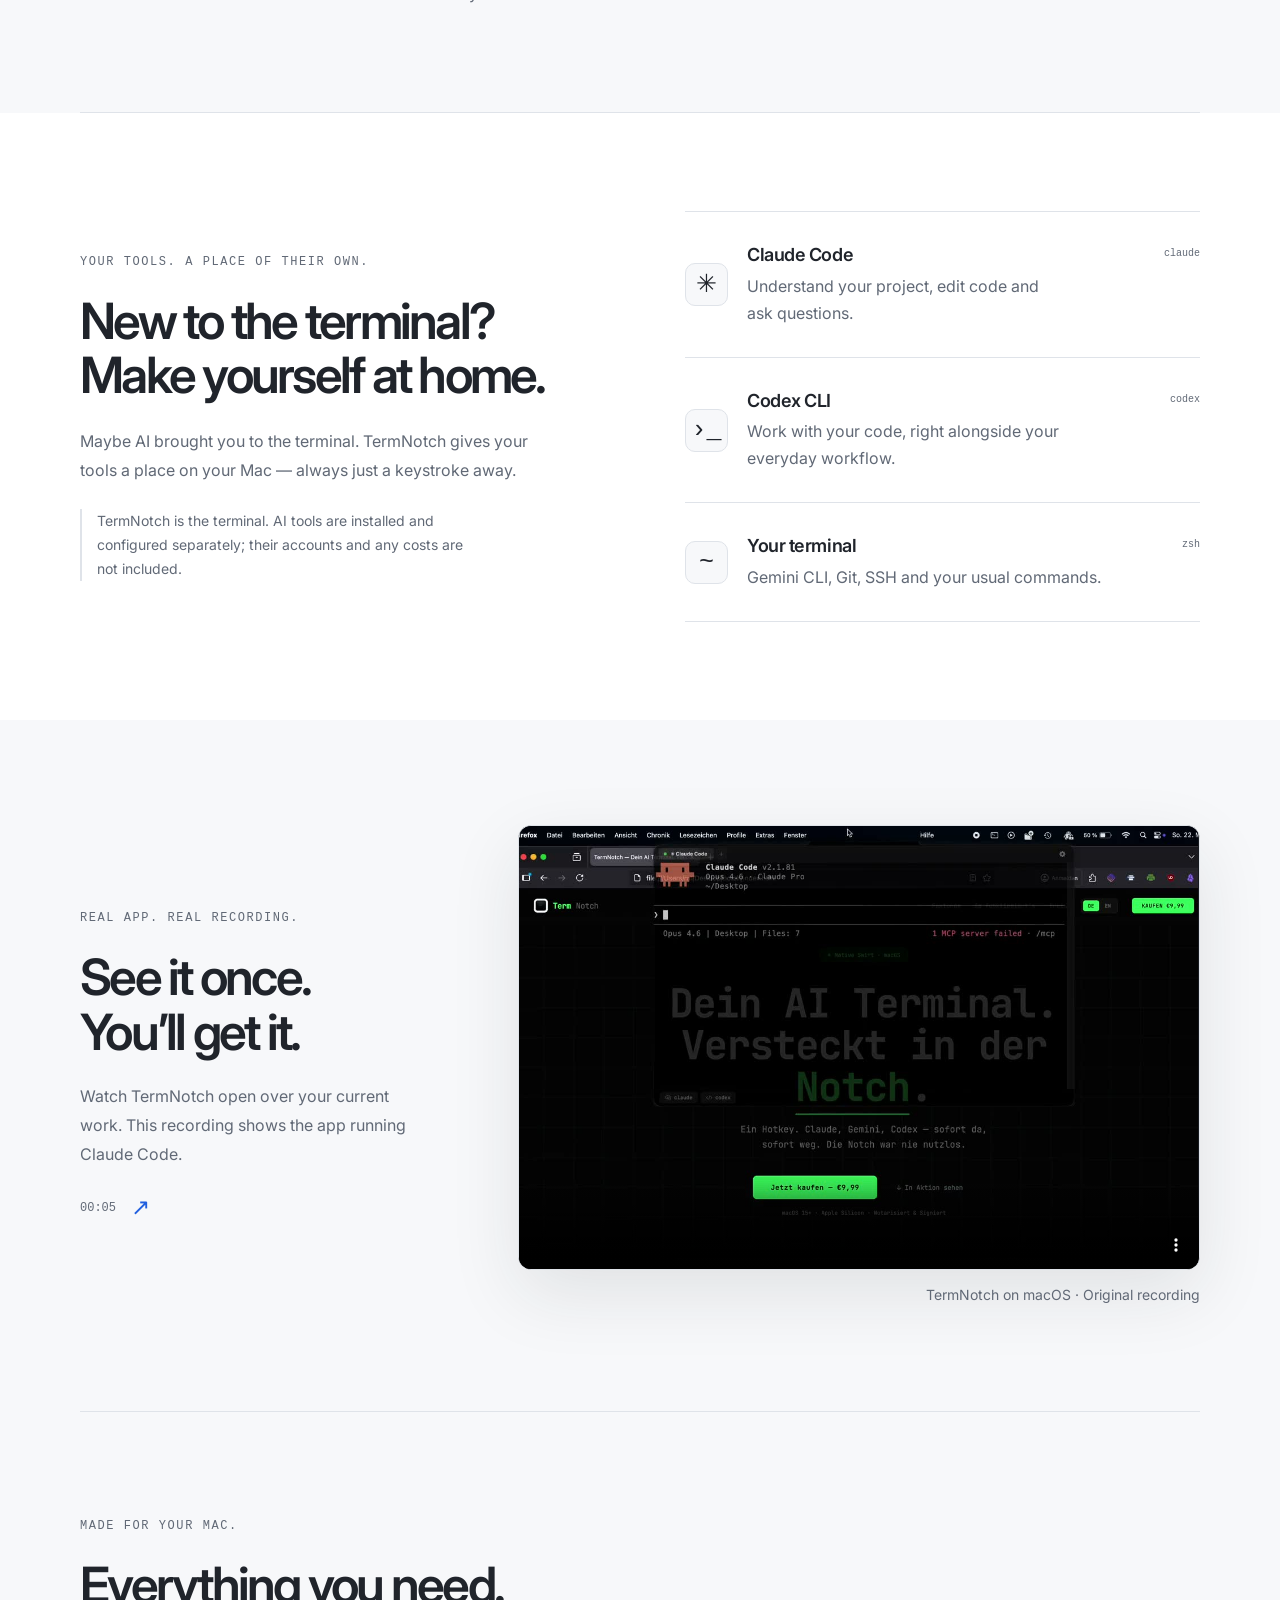
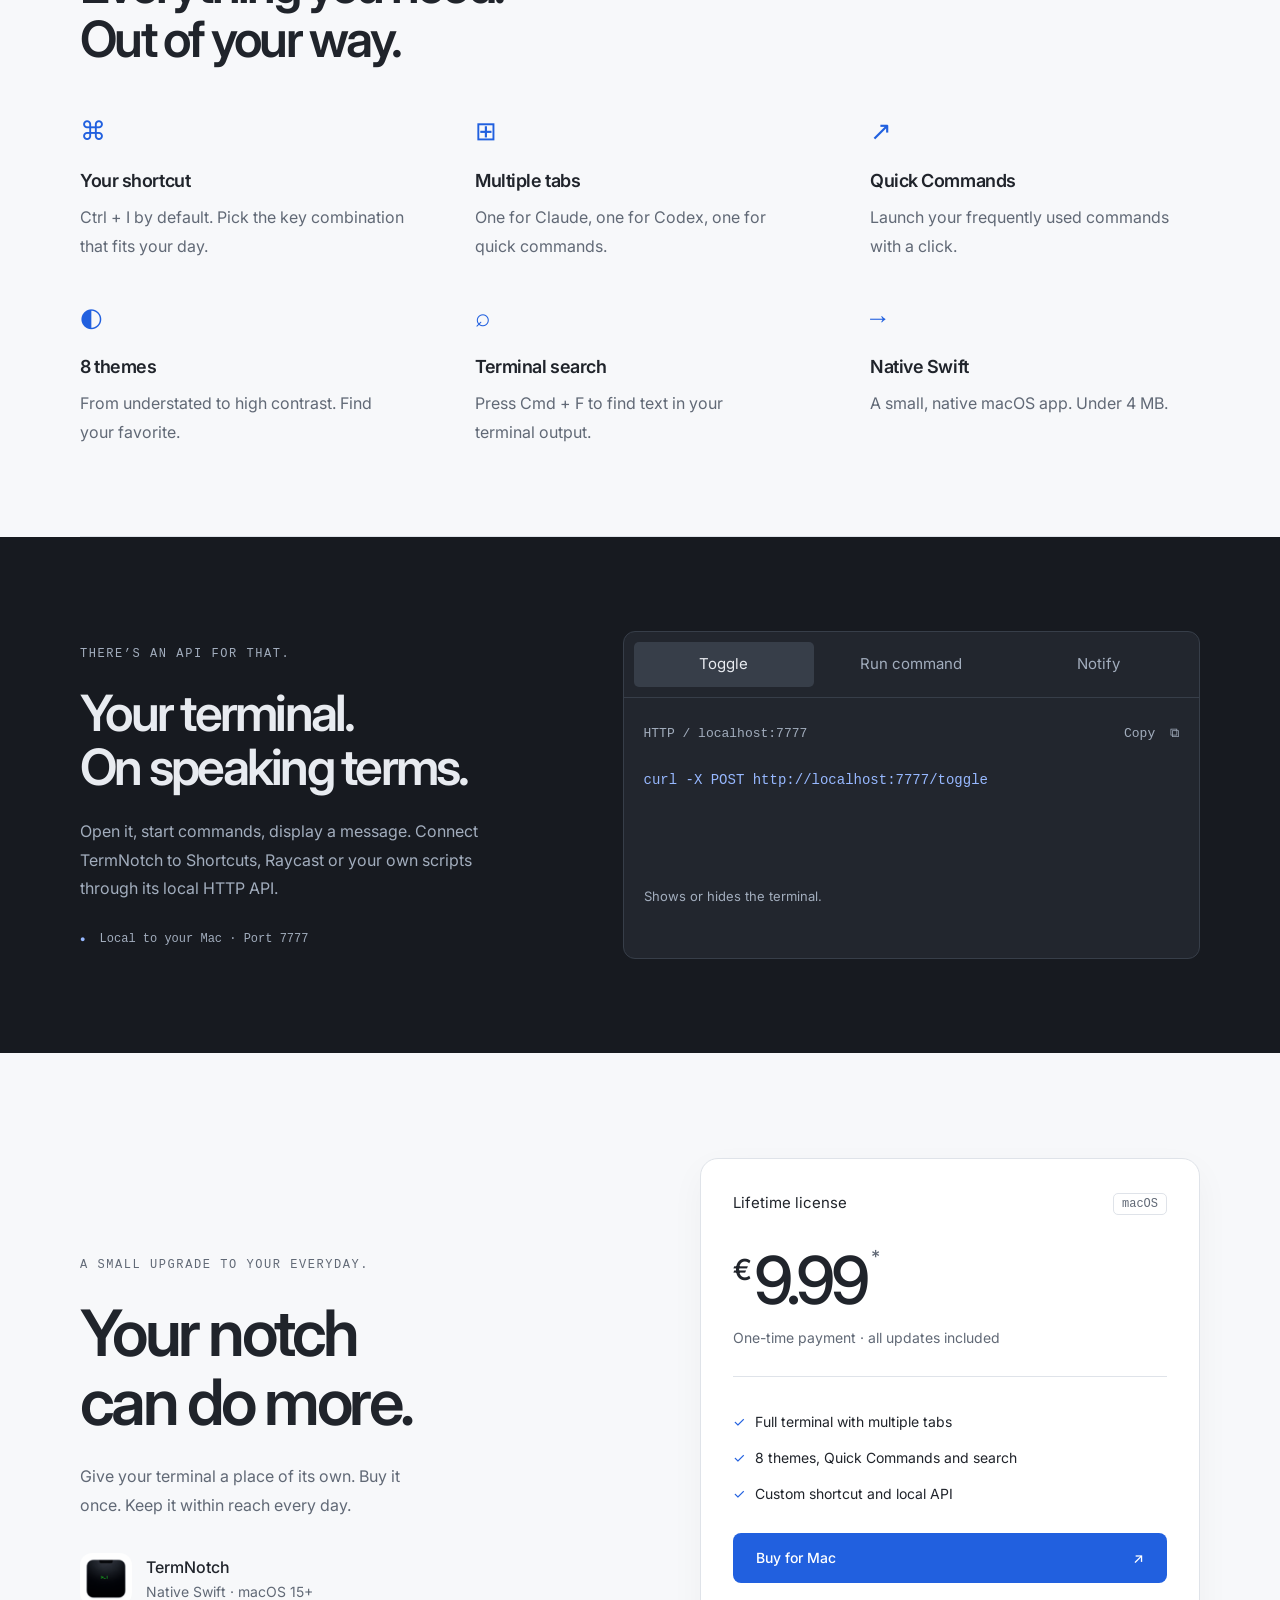
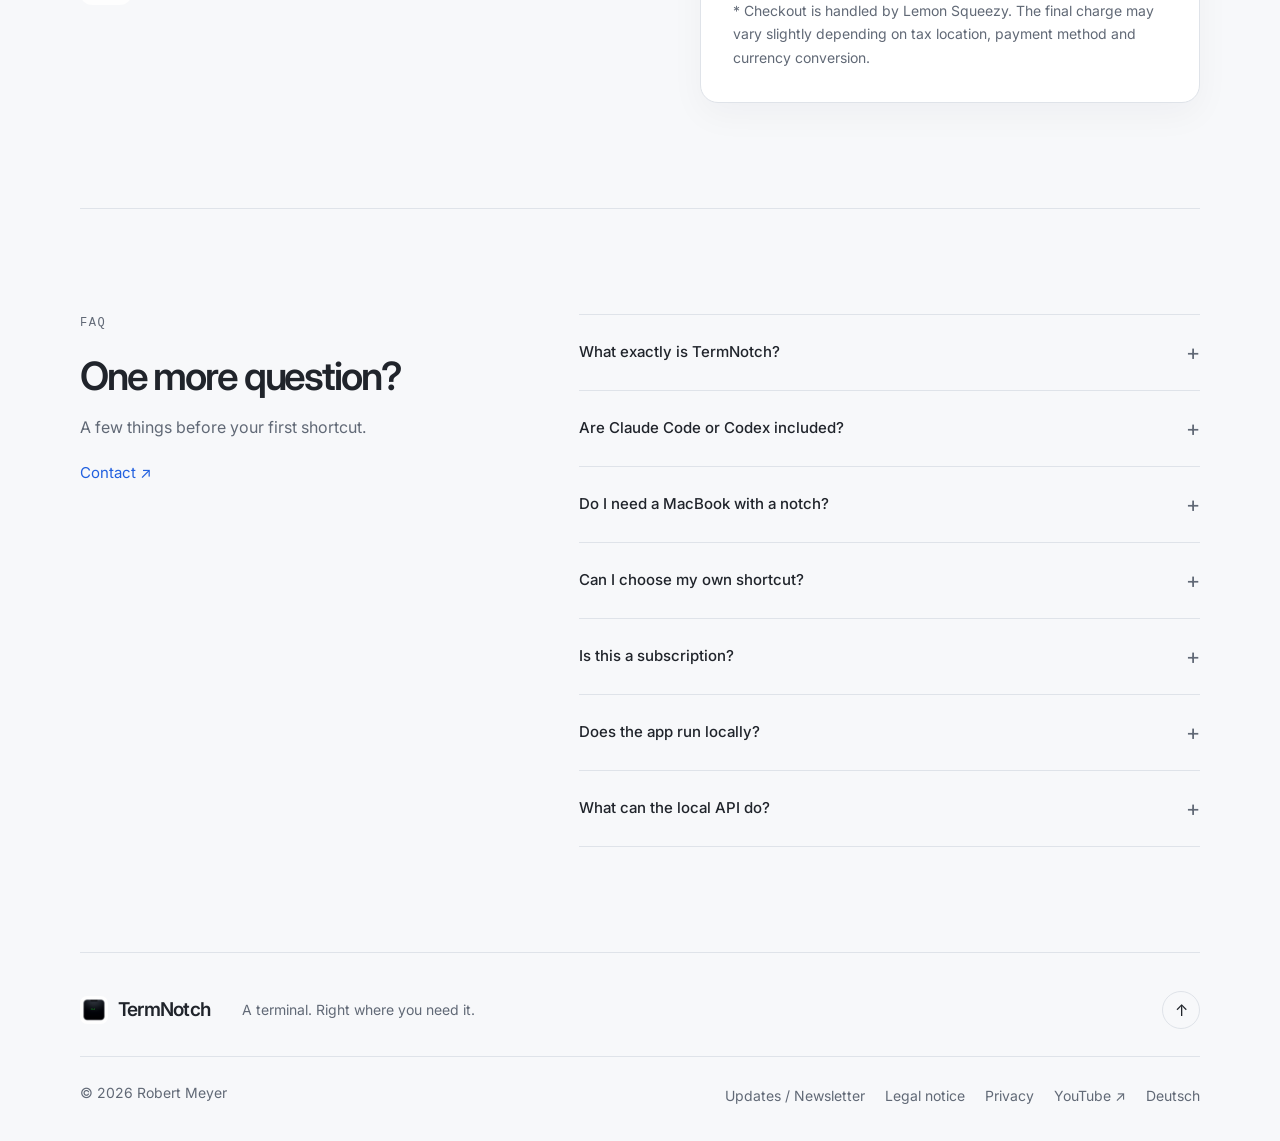
==== commit 02d9a842: "Add files via upload new version" ====
--- a/index_en.html
+++ b/index_en.html
@@ -1,762 +1,36 @@
-<!DOCTYPE html>
+<!doctype html>
 <html lang="en">
 <head>
-<meta charset="UTF-8">
-<meta name="viewport" content="width=device-width, initial-scale=1.0">
-<title>TermNotch &mdash; Your AI Terminal. Hidden in the Notch.</title>
-<meta name="description" content="TermNotch turns your MacBook notch into a drop-down AI terminal. One hotkey. Claude, Gemini, Codex &mdash; instantly there, instantly gone.">
-<meta name="keywords" content="TermNotch, MacBook Notch Terminal, Drop-Down Terminal, AI Terminal, Claude Code, Gemini CLI, Codex CLI, macOS Terminal, Hotkey Terminal, Swift Terminal">
-<meta name="robots" content="index,follow,max-image-preview:large">
-<meta name="author" content="Robert Meyer">
-<meta name="theme-color" content="#050505">
-<link rel="canonical" href="https://ki-notch.de/index_en.html">
-<link rel="alternate" hreflang="de" href="https://ki-notch.de/">
-<link rel="alternate" hreflang="en" href="https://ki-notch.de/index_en.html">
-<link rel="alternate" hreflang="x-default" href="https://ki-notch.de/">
-<meta property="og:type" content="website">
-<meta property="og:locale" content="en_US">
-<meta property="og:title" content="TermNotch &mdash; Your AI Terminal. Hidden in the Notch.">
-<meta property="og:description" content="The MacBook notch becomes a drop-down terminal. One hotkey for Claude, Gemini, Codex &mdash; instantly there, instantly gone.">
-<meta property="og:url" content="https://ki-notch.de/index_en.html">
-<meta property="og:site_name" content="TermNotch">
-<meta name="twitter:card" content="summary_large_image">
-<meta name="twitter:title" content="TermNotch &mdash; Your AI Terminal. Hidden in the Notch.">
-<meta name="twitter:description" content="The MacBook notch becomes a drop-down terminal. One hotkey for Claude, Gemini, Codex.">
-<script type="application/ld+json">
-{
-  "@context": "https://schema.org",
-  "@type": "SoftwareApplication",
-  "name": "TermNotch",
-  "applicationCategory": "DeveloperApplication",
-  "operatingSystem": "macOS 15+",
-  "description": "TermNotch turns the MacBook notch into a drop-down AI terminal with global hotkey, multi-tab, 8 themes and local API.",
-  "url": "https://ki-notch.de/index_en.html",
-  "offers": {
-    "@type": "Offer",
-    "price": "9.99",
-    "priceCurrency": "EUR",
-    "availability": "https://schema.org/InStock"
-  },
-  "publisher": { "@type": "Person", "name": "Robert Meyer" },
-  "featureList": [
-    "Drop-down terminal from the MacBook notch",
-    "Global hotkey (Ctrl+I)",
-    "Multi-tab with dynamic titles",
-    "8 color themes",
-    "Quick Commands for AI CLI tools",
-    "Local API on port 7777",
-    "Native Swift, under 4 MB"
-  ]
-}
-</script>
-<script type="application/ld+json">
-{
-  "@context": "https://schema.org",
-  "@type": "FAQPage",
-  "mainEntity": [
-    { "@type": "Question", "name": "What is TermNotch?", "acceptedAnswer": { "@type": "Answer", "text": "TermNotch is a native macOS app that turns the MacBook notch into a full-featured drop-down terminal." }},
-    { "@type": "Question", "name": "Which AI CLI tools are supported?", "acceptedAnswer": { "@type": "Answer", "text": "TermNotch works with all CLI tools: Claude Code, Gemini CLI, Codex CLI and any other command-line program." }},
-    { "@type": "Question", "name": "Is TermNotch a subscription?", "acceptedAnswer": { "@type": "Answer", "text": "No. TermNotch is a one-time purchase. All future updates are included." }}
-  ]
-}
-</script>
-<link rel="preconnect" href="https://fonts.googleapis.com">
-<link href="https://fonts.googleapis.com/css2?family=Inter:wght@300;400;500;600;700;800;900&family=JetBrains+Mono:wght@300;400;500;600;700&display=swap" rel="stylesheet">
-<style>
-*{margin:0;padding:0;box-sizing:border-box}
-:root{
---green:#33FF66;--green-dim:rgba(51,255,102,0.06);--green-glow:rgba(51,255,102,0.12);
---cyan:#00FFFF;--amber:#FFB000;
---bg:#030303;--surface:#0a0a0a;--surface2:#111;--border:rgba(255,255,255,0.06);
---text:rgba(255,255,255,0.9);--text-dim:rgba(255,255,255,0.45);--text-muted:rgba(255,255,255,0.25);
---sans:'Inter',system-ui,sans-serif;--mono:'JetBrains Mono',monospace;
---ease:cubic-bezier(0.16,1,0.3,1);
-}
-html{scroll-behavior:smooth;background:var(--bg);color:var(--text)}
-body{overflow-x:hidden;background:var(--bg);font-family:var(--sans);-webkit-font-smoothing:antialiased}
-::selection{background:var(--green);color:#000}
-::-webkit-scrollbar{width:6px}
-::-webkit-scrollbar-track{background:transparent}
-::-webkit-scrollbar-thumb{background:rgba(255,255,255,0.08);border-radius:3px}
-@keyframes blink{0%,50%{opacity:1}51%,100%{opacity:0}}
-@keyframes fadeUp{from{opacity:0;transform:translateY(50px)}to{opacity:1;transform:translateY(0)}}
-@keyframes fadeIn{from{opacity:0}to{opacity:1}}
-@keyframes glow-pulse{0%,100%{opacity:0.3}50%{opacity:0.7}}
-@keyframes float{0%,100%{transform:translateY(0)}50%{transform:translateY(-6px)}}
-@keyframes shimmer{0%{background-position:-200% 0}100%{background-position:200% 0}}
-.cursor{display:inline-block;width:9px;height:18px;background:var(--green);animation:blink 1s infinite;vertical-align:middle;margin-left:3px;border-radius:1px}
-.reveal{opacity:0;transform:translateY(50px);transition:opacity 0.9s var(--ease),transform 0.9s var(--ease)}
-.reveal.visible{opacity:1;transform:translateY(0)}
-
-nav{position:fixed;top:0;left:0;right:0;z-index:100;padding:0 40px;height:64px;display:flex;align-items:center;justify-content:space-between;
-background:rgba(3,3,3,0.8);backdrop-filter:blur(24px);-webkit-backdrop-filter:blur(24px);border-bottom:1px solid var(--border)}
-.logo{font-family:var(--mono);font-size:15px;font-weight:700;color:#fff;display:flex;align-items:center;gap:10px;letter-spacing:-0.3px}
-.logo img{width:26px;height:26px;border-radius:6px}
-.logo span{color:var(--text-dim);font-weight:400}
-.nav-right{display:flex;align-items:center;gap:24px}
-nav a{color:var(--text-dim);text-decoration:none;font-size:13px;font-weight:400;transition:color 0.2s}
-nav a:hover{color:#fff}
-.lang-switch{display:inline-flex;gap:1px;padding:2px;border-radius:6px;background:rgba(255,255,255,0.04);border:1px solid var(--border)}
-.lang-switch a,.lang-switch span{padding:4px 10px;border-radius:4px;font-size:10px;font-weight:600;color:var(--text-dim);text-decoration:none;font-family:var(--mono)}
-.lang-switch .active{background:var(--green);color:#000}
-.nav-cta{background:#fff!important;color:#000!important;padding:8px 20px;border-radius:6px;font-weight:600;font-size:12px!important;transition:all 0.2s!important}
-.nav-cta:hover{background:var(--green)!important;transform:scale(1.03)}
-
-.hero{min-height:100vh;display:flex;flex-direction:column;align-items:center;justify-content:center;position:relative;padding:140px 24px 100px;overflow:hidden}
-.hero::before{content:'';position:absolute;top:-200px;left:50%;transform:translateX(-50%);width:800px;height:800px;
-background:radial-gradient(circle,rgba(51,255,102,0.06) 0%,transparent 60%);pointer-events:none}
-.hero-tag{display:inline-flex;align-items:center;gap:8px;padding:6px 18px;border-radius:100px;border:1px solid var(--border);
-background:rgba(255,255,255,0.03);font-size:12px;color:var(--text-dim);margin-bottom:48px;animation:fadeUp 0.8s var(--ease) both;font-family:var(--mono)}
-.hero-tag .pulse{width:6px;height:6px;background:var(--green);border-radius:50%;animation:glow-pulse 2.5s infinite}
-.hero h1{font-size:clamp(40px,8vw,88px);font-weight:800;text-align:center;line-height:1;letter-spacing:-3px;
-animation:fadeUp 0.8s var(--ease) 0.15s both;max-width:900px}
-.hero h1 em{font-style:normal;color:var(--green);position:relative;display:inline-block}
-.hero h1 em::after{content:'';position:absolute;bottom:2px;left:0;right:0;height:4px;background:var(--green);border-radius:2px;opacity:0.25}
-.hero-sub{font-size:clamp(16px,2.2vw,20px);color:var(--text-dim);text-align:center;max-width:500px;margin-top:32px;line-height:1.6;font-weight:300;
-animation:fadeUp 0.8s var(--ease) 0.3s both}
-.hero-actions{display:flex;gap:12px;margin-top:52px;animation:fadeUp 0.8s var(--ease) 0.45s both;align-items:center}
-.btn-main{background:var(--green);color:#000;padding:16px 40px;border-radius:12px;text-decoration:none;font-weight:700;font-size:15px;
-transition:all 0.25s;border:none;cursor:pointer;font-family:var(--sans);letter-spacing:-0.2px}
-.btn-main:hover{transform:translateY(-2px);box-shadow:0 12px 48px rgba(51,255,102,0.3)}
-.btn-ghost{color:var(--text-dim);text-decoration:none;font-size:14px;padding:16px 20px;transition:color 0.2s;font-weight:400}
-.btn-ghost:hover{color:#fff}
-.hero-meta{font-size:12px;color:var(--text-muted);margin-top:24px;animation:fadeUp 0.8s var(--ease) 0.6s both;font-family:var(--mono)}
-
-.video-showcase{margin-top:80px;animation:fadeUp 1s var(--ease) 0.7s both;width:100%;max-width:700px;position:relative}
-.video-showcase::before{content:'';position:absolute;inset:-40px;background:radial-gradient(ellipse at center,rgba(51,255,102,0.08) 0%,transparent 70%);pointer-events:none;z-index:0}
-.video-showcase video{width:100%;border-radius:16px;border:1px solid rgba(255,255,255,0.08);box-shadow:0 40px 100px rgba(0,0,0,0.7);position:relative;z-index:1}
-
-section{position:relative;z-index:1;padding:140px 24px}
-.container{max-width:1080px;margin:0 auto}
-.section-eyebrow{font-size:12px;color:var(--green);letter-spacing:4px;text-transform:uppercase;margin-bottom:20px;font-weight:500;font-family:var(--mono)}
-.section-heading{font-size:clamp(32px,5vw,56px);font-weight:800;letter-spacing:-2px;line-height:1.05;margin-bottom:20px}
-.section-sub{font-size:16px;color:var(--text-dim);line-height:1.7;max-width:500px;font-weight:300}
-
-.usecases{background:linear-gradient(180deg,var(--bg) 0%,rgba(10,10,10,1) 50%,var(--bg) 100%)}
-.usecase-grid{display:grid;grid-template-columns:repeat(2,1fr);gap:2px;margin-top:64px}
-.usecase-card{background:var(--surface);padding:48px 40px;position:relative;overflow:hidden;transition:all 0.4s var(--ease);cursor:default}
-.usecase-card:hover{background:var(--surface2)}
-.usecase-card::before{content:'';position:absolute;top:0;left:0;right:0;height:1px;
-background:linear-gradient(90deg,transparent,var(--green),transparent);opacity:0;transition:opacity 0.4s}
-.usecase-card:hover::before{opacity:0.4}
-.usecase-scenario{font-size:11px;color:var(--text-muted);text-transform:uppercase;letter-spacing:2px;margin-bottom:20px;font-family:var(--mono)}
-.usecase-card h3{font-size:20px;font-weight:700;letter-spacing:-0.5px;margin-bottom:12px;line-height:1.3}
-.usecase-card p{font-size:13px;color:var(--text-dim);line-height:1.7;font-weight:300;margin-bottom:20px}
-.usecase-terminal{background:#000;border:1px solid rgba(255,255,255,0.06);border-radius:8px;padding:14px 16px;font-family:var(--mono);font-size:11px;line-height:1.8}
-.uc-prompt{color:var(--green)}
-.uc-cmd{color:#fff}
-.uc-out{color:var(--text-dim)}
-.uc-check{color:var(--green)}
-
-.features-strip{overflow:hidden;border-top:1px solid var(--border);border-bottom:1px solid var(--border);padding:0}
-.features-strip-inner{display:flex;padding:0}
-.feature-item{flex:1;padding:48px 40px;border-right:1px solid var(--border);text-align:center;transition:background 0.3s}
-.feature-item:last-child{border-right:none}
-.feature-item:hover{background:rgba(255,255,255,0.02)}
-.feature-item .fi-icon{font-size:28px;margin-bottom:16px;display:block}
-.feature-item h4{font-size:14px;font-weight:600;margin-bottom:8px;letter-spacing:-0.2px}
-.feature-item p{font-size:12px;color:var(--text-dim);line-height:1.6;font-weight:300}
-
-.api-section{background:var(--surface);border-top:1px solid var(--border);border-bottom:1px solid var(--border)}
-.api-layout{display:grid;grid-template-columns:1fr 1fr;gap:80px;align-items:center;margin-top:64px}
-.api-text h3{font-size:15px;font-weight:600;margin-bottom:8px}
-.api-text p{font-size:13px;color:var(--text-dim);line-height:1.7;font-weight:300;margin-bottom:28px}
-.api-examples{display:flex;flex-direction:column;gap:12px}
-.api-example{background:#000;border:1px solid rgba(255,255,255,0.06);border-radius:10px;padding:20px;font-family:var(--mono);font-size:12px;
-position:relative;overflow:hidden;transition:border-color 0.3s}
-.api-example:hover{border-color:rgba(51,255,102,0.2)}
-.api-label{font-size:10px;color:var(--text-muted);text-transform:uppercase;letter-spacing:1.5px;margin-bottom:12px;display:block}
-.api-code{color:var(--text);line-height:1.8}
-.api-code .key{color:var(--green)}
-.api-code .str{color:var(--amber)}
-.api-code .url{color:var(--cyan)}
-
-.demo-section{text-align:center}
-.demo-wrap{max-width:640px;margin:48px auto 0;background:#000;border:1px solid var(--border);border-radius:14px;overflow:hidden;
-box-shadow:0 40px 100px rgba(0,0,0,0.5),0 0 80px rgba(51,255,102,0.03);position:relative}
-.demo-wrap::before{content:'';position:absolute;top:0;left:0;right:0;height:1px;
-background:linear-gradient(90deg,transparent,rgba(51,255,102,0.3),transparent)}
-.demo-bar{display:flex;align-items:center;padding:14px 18px;background:rgba(255,255,255,0.02);border-bottom:1px solid rgba(255,255,255,0.04);gap:8px}
-.demo-dot{width:10px;height:10px;border-radius:50%}
-.demo-dot.r{background:#ff5f57}.demo-dot.y{background:#febc2e}.demo-dot.g{background:#28c840}
-.demo-bar-title{flex:1;text-align:center;font-size:12px;color:var(--text-muted);font-family:var(--mono)}
-.demo-body{padding:24px;font-family:var(--mono);font-size:12px;line-height:2;text-align:left;height:300px;overflow-y:auto;overflow-x:hidden}
-.demo-body::-webkit-scrollbar{width:4px}
-.demo-body::-webkit-scrollbar-thumb{background:rgba(51,255,102,0.12);border-radius:2px}
-.term-prompt{color:var(--green)}
-.term-cmd{color:#fff}
-
-.pricing{text-align:center}
-.price-box{max-width:440px;margin:56px auto 0;background:var(--surface);border:1px solid var(--border);border-radius:20px;padding:56px 48px;position:relative;overflow:hidden}
-.price-box::before{content:'';position:absolute;top:0;left:0;right:0;height:2px;
-background:linear-gradient(90deg,transparent 10%,var(--green) 50%,transparent 90%)}
-.price-tag{font-size:11px;color:var(--green);font-weight:700;letter-spacing:2px;text-transform:uppercase;font-family:var(--mono)}
-.price-amount{font-size:64px;font-weight:800;letter-spacing:-3px;margin:16px 0 4px;display:flex;align-items:center;justify-content:center;gap:12px}
-.price-amount span{font-size:24px;color:inherit;font-weight:300}
-.price-note{position:relative;display:inline-flex;align-items:flex-start;color:var(--text-muted);font-size:14px;cursor:help;flex:0 0 auto;font-weight:300;letter-spacing:0;margin-left:4px;line-height:1}
-.price-note::after{content:attr(data-note);position:absolute;left:50%;bottom:calc(100% + 10px);width:min(260px,72vw);padding:10px 12px;border-radius:12px;background:rgba(6,16,28,0.95);border:1px solid rgba(255,255,255,0.08);color:#f3f7ff;font-size:12px;line-height:1.5;text-align:left;transform:translate(-50%,6px);opacity:0;pointer-events:none;transition:opacity 180ms ease,transform 180ms ease;font-weight:300;letter-spacing:0}
-.price-note:hover::after,.price-note:focus-visible::after{opacity:1;transform:translate(-50%,0)}
-.price-sub{font-size:13px;color:var(--text-dim);margin-bottom:36px;font-weight:300}
-.price-list{list-style:none;text-align:left;margin-bottom:40px}
-.price-list li{padding:12px 0;font-size:13px;color:var(--text);border-bottom:1px solid rgba(255,255,255,0.04);display:flex;align-items:center;gap:12px;font-weight:300}
-.price-list li::before{content:'>';color:var(--green);font-weight:700;font-family:var(--mono)}
-.price-btn{width:100%;padding:18px;background:var(--green);color:#000;border:none;border-radius:12px;font-family:var(--sans);font-size:16px;font-weight:700;
-cursor:pointer;transition:all 0.25s;letter-spacing:-0.2px}
-.price-btn:hover{box-shadow:0 12px 48px rgba(51,255,102,0.3);transform:translateY(-2px)}
-
-.faq-list{display:grid;gap:2px;margin-top:56px;max-width:720px;margin-left:auto;margin-right:auto}
-.faq-item{background:var(--surface);border:1px solid rgba(255,255,255,0.03);overflow:hidden}
-.faq-item summary{list-style:none;display:flex;align-items:center;justify-content:space-between;gap:1rem;cursor:pointer;
-font-size:15px;font-weight:500;padding:22px 28px;transition:background 0.2s}
-.faq-item summary:hover{background:rgba(255,255,255,0.02)}
-.faq-item summary::-webkit-details-marker{display:none}
-.faq-item summary::after{content:'+';width:28px;height:28px;border-radius:50%;display:inline-flex;align-items:center;justify-content:center;
-flex:0 0 auto;background:var(--green-dim);color:var(--green);font-size:16px;font-family:var(--mono);font-weight:700;transition:all 0.2s}
-.faq-item[open] summary::after{content:'\2212';background:var(--green);color:#000}
-.faq-item[open] summary{border-bottom:1px solid rgba(255,255,255,0.03)}
-.faq-answer{padding:20px 28px 24px;color:var(--text-dim);font-size:14px;line-height:1.8;font-weight:300}
-
-.final-cta{text-align:center;padding:180px 24px}
-.final-cta h2{font-size:clamp(36px,6vw,64px);font-weight:800;letter-spacing:-2.5px;line-height:1.05;margin-bottom:24px}
-.final-cta p{color:var(--text-dim);font-size:16px;margin-bottom:48px;font-weight:300;max-width:480px;margin-left:auto;margin-right:auto;line-height:1.7}
-.final-prompt{display:inline-flex;align-items:center;gap:8px;font-size:18px;color:var(--green);margin-bottom:56px;font-family:var(--mono)}
-
-footer{border-top:1px solid var(--border);padding:40px 24px;text-align:center}
-footer p{font-size:12px;color:var(--text-muted);font-weight:300}
-.footer-links{display:flex;justify-content:center;gap:24px;margin-bottom:16px;flex-wrap:wrap}
-footer a{color:var(--text-dim);text-decoration:none;font-size:12px;transition:color 0.2s}
-footer a:hover{color:var(--green)}
-footer button.flink{background:none;border:none;color:var(--text-dim);font-family:var(--sans);font-size:12px;cursor:pointer;transition:color 0.2s;padding:0}
-footer button.flink:hover{color:var(--green)}
-.footer-yt{display:inline-flex;align-items:center;gap:6px;color:var(--text-dim);text-decoration:none;font-size:12px;transition:color 0.2s}
-.footer-yt:hover{color:var(--green)}
-.footer-yt svg{width:16px;height:16px}
-
-.cookie-notice{position:fixed;left:1rem;right:1rem;bottom:1rem;z-index:70;display:flex;align-items:center;justify-content:space-between;gap:1rem;
-padding:14px 20px;border-radius:14px;background:rgba(3,3,3,0.92);border:1px solid var(--border);
-box-shadow:0 24px 60px rgba(0,0,0,0.4);backdrop-filter:blur(20px)}
-.cookie-notice.is-hidden{display:none}
-.cookie-notice p{color:var(--text-dim);font-size:12px;line-height:1.6;margin:0}
-.cookie-ack{min-height:36px;padding:8px 18px;border-radius:8px;border:0;background:#fff;color:#000;font-weight:600;font-size:12px;
-font-family:var(--sans);cursor:pointer;flex:0 0 auto;transition:all 0.2s}
-.cookie-ack:hover{background:var(--green)}
-
-.legal-modal{position:fixed;inset:0;z-index:90;display:none;align-items:center;justify-content:center;padding:1rem;
-background:rgba(0,0,0,0.75);backdrop-filter:blur(16px)}
-.legal-modal.open{display:flex}
-.legal-dialog{width:min(100%,900px);border-radius:16px;background:var(--surface2);color:var(--text);box-shadow:0 40px 100px rgba(0,0,0,0.6);overflow:hidden;
-border:1px solid var(--border)}
-.legal-head{display:flex;align-items:center;justify-content:space-between;padding:18px 24px;border-bottom:1px solid var(--border)}
-.legal-head h3{font-size:16px;font-weight:600;color:var(--green)}
-.legal-close{width:36px;height:36px;border-radius:50%;border:1px solid var(--border);background:rgba(255,255,255,0.04);
-color:#fff;font-size:18px;cursor:pointer;display:inline-flex;align-items:center;justify-content:center;transition:background 0.2s}
-.legal-close:hover{background:rgba(255,255,255,0.1)}
-.legal-frame{width:100%;min-height:min(70vh,720px);border:0;background:var(--surface)}
-
-.to-top{position:fixed;right:1.5rem;bottom:5rem;z-index:65;width:44px;height:44px;border:1px solid var(--border);border-radius:50%;
-background:rgba(3,3,3,0.9);color:var(--text-dim);font-size:16px;cursor:pointer;
-display:inline-flex;align-items:center;justify-content:center;opacity:0;transform:translateY(10px);pointer-events:none;
-transition:all 0.3s var(--ease);backdrop-filter:blur(16px)}
-.to-top.visible{opacity:1;transform:translateY(0);pointer-events:auto}
-.to-top:hover{background:var(--green);color:#000;border-color:var(--green)}
-
-.updates-dialog{width:min(100%,520px);border-radius:16px;background:var(--surface2);color:var(--text);box-shadow:0 40px 100px rgba(0,0,0,0.6);overflow:hidden;border:1px solid var(--border)}
-.updates-body{padding:28px 28px 32px;display:grid;gap:20px}
-.updates-body h4{font-size:18px;font-weight:700;letter-spacing:-0.3px;margin:0}
-.updates-body>p{font-size:13px;color:var(--text-dim);line-height:1.7;font-weight:300;margin:0}
-.updates-form{display:grid;gap:14px}
-.updates-row{display:grid;gap:6px}
-.updates-row label{font-size:12px;color:var(--text-dim)}
-.updates-row input{width:100%;padding:12px 14px;border-radius:8px;border:1px solid var(--border);background:rgba(255,255,255,0.04);
-color:var(--text);font-family:var(--sans);font-size:13px;transition:border-color 0.2s;outline:none}
-.updates-row input:focus{border-color:rgba(51,255,102,0.3)}
-.updates-row input::placeholder{color:var(--text-muted)}
-.updates-actions{display:flex;align-items:center;gap:14px;flex-wrap:wrap;margin-top:4px}
-.updates-btn{padding:12px 28px;border-radius:8px;border:none;background:var(--green);color:#000;font-family:var(--sans);font-size:13px;font-weight:700;
-cursor:pointer;transition:all 0.2s}
-.updates-btn:hover{box-shadow:0 8px 32px rgba(51,255,102,0.25);transform:translateY(-1px)}
-.updates-btn:disabled{opacity:0.5;cursor:wait;transform:none;box-shadow:none}
-.updates-status{font-size:12px;color:var(--text-dim);min-height:1.2em}
-.updates-status.is-error{color:#ff5f57}
-.updates-status.is-success{color:var(--green)}
-
-@media(max-width:900px){
-.usecase-grid{grid-template-columns:1fr}
-.api-layout{grid-template-columns:1fr;gap:48px}
-.features-strip-inner{flex-wrap:wrap}
-.feature-item{flex:1 1 50%;border-bottom:1px solid var(--border)}
-}
-@media(max-width:640px){
-nav{padding:0 20px;height:56px}
-.nav-right a:not(.nav-cta):not(.lang-switch):not(.lang-switch *){display:none}
-section{padding:100px 20px}
-.hero{padding:120px 20px 80px}
-.usecase-card{padding:32px 24px}
-.feature-item{flex:1 1 100%}
-.api-layout{gap:32px}
-.price-box{padding:40px 28px}
-.hero-actions{flex-direction:column;width:100%}
-.btn-main{width:100%;text-align:center}
-}
-</style>
+<meta charset="utf-8"><meta name="viewport" content="width=device-width, initial-scale=1">
+<title>TermNotch – MacBook Notch Terminal for Claude Code &amp; Codex</title><meta name="description" content="Claude Code, Codex and your terminal tools, right at your MacBook notch. Native Swift. A global shortcut. A local API."><meta name="robots" content="index,follow,max-image-preview:large"><meta name="author" content="Robert Meyer"><meta name="theme-color" content="#f7f8fa">
+<link rel="canonical" href="https://ki-notch.de/index_en.html"><link rel="alternate" hreflang="de" href="https://ki-notch.de/"><link rel="alternate" hreflang="en" href="https://ki-notch.de/index_en.html"><link rel="alternate" hreflang="x-default" href="https://ki-notch.de/">
+<meta property="og:type" content="website"><meta property="og:site_name" content="TermNotch"><meta property="og:title" content="TermNotch — Your AI terminal. One shortcut away."><meta property="og:description" content="Claude Code, Codex and your terminal tools, right at your MacBook notch. Native Swift. A global shortcut. A local API."><meta property="og:url" content="https://ki-notch.de/index_en.html"><meta property="og:locale" content="en_US"><meta name="twitter:card" content="summary">
+<meta name="twitter:title" content="TermNotch – MacBook Notch Terminal for Claude Code &amp; Codex"><meta name="twitter:description" content="Claude Code, Codex and your terminal tools, right at your MacBook notch. Native Swift. A global shortcut. A local API.">
+<meta property="og:image" content="https://ki-notch.de/assets/app-icon.png"><meta property="og:image:width" content="1024"><meta property="og:image:height" content="1024"><meta property="og:image:type" content="image/png"><meta property="og:image:alt" content="TermNotch app icon: terminal at the MacBook notch">
+<meta name="twitter:image" content="https://ki-notch.de/assets/app-icon.png"><meta name="twitter:image:alt" content="TermNotch app icon: terminal at the MacBook notch">
+<meta property="og:locale:alternate" content="de_DE">
+<link rel="sitemap" type="application/xml" href="sitemap.xml"><link rel="describedby" type="text/plain" href="llms.txt">
+<link rel="icon" href="assets/icon_nav.png"><link rel="preconnect" href="https://fonts.googleapis.com"><link rel="preconnect" href="https://fonts.gstatic.com" crossorigin><link href="https://fonts.googleapis.com/css2?family=Inter:wght@400;500;600;700;800&display=swap" rel="stylesheet"><link rel="stylesheet" href="styles.css">
+<script type="application/ld+json">{"@context": "https://schema.org", "@type": "SoftwareApplication", "name": "TermNotch", "applicationCategory": "DeveloperApplication", "operatingSystem": "macOS 15+", "description": "Claude Code, Codex and your terminal tools, right at your MacBook notch. Native Swift. A global shortcut. A local API.", "url": "https://ki-notch.de/index_en.html", "offers": {"@type": "Offer", "price": "9.99", "priceCurrency": "EUR", "url": "https://ki-fachbuecher.lemonsqueezy.com/checkout/buy/aa916349-b73f-436c-be6b-167f6a51d93f?embed=1"}, "publisher": {"@type": "Person", "name": "Robert Meyer"}, "@id": "https://ki-notch.de/#software", "image": "https://ki-notch.de/assets/app-icon.png", "inLanguage": "en"}</script>
 <script defer src="https://cv.rm-on.de/script.js" data-website-id="9b8f1b9f-6ba0-465a-824f-d46e39731ac3"></script>
+<script id="page-data" type="application/json">{"api_notes": ["Shows or hides the terminal.", "Opens a new tab and runs the command.", "Displays a short message in the notch."], "copy": "Copy", "copied": "Copied", "copyerror": "Please select and copy the code.", "invalid": "Please enter a valid email address.", "sending": "Sending …", "success": "Thank you! You’ll receive updates by email.", "error": "That didn’t work. Please try again later.", "notification": "Build complete"}</script><script src="app.js" defer></script><script src="https://assets.lemonsqueezy.com/lemon.js" defer></script>
 </head>
 <body>
-
-<nav>
-  <div class="logo"><img src="icon_nav.png" alt="TermNotch">Term<span>Notch</span></div>
-  <div class="nav-right">
-    <a href="#usecases">Use Cases</a>
-    <a href="#features">Features</a>
-    <a href="#pricing">Pricing</a>
-    <a href="#faq">FAQ</a>
-    <div class="lang-switch"><a href="index.html">DE</a><span class="active">EN</span></div>
-    <a href="#pricing" class="nav-cta">BUY &euro;9.99</a>
-  </div>
-</nav>
-
-<!-- ============ HERO ============ -->
-<section class="hero">
-  <div class="hero-tag"><span class="pulse"></span> Native Swift &middot; macOS 15+ &middot; Under 4 MB</div>
-  <h1>Ctrl+I.<br>Your terminal <em>appears</em>.</h1>
-  <p class="hero-sub">The MacBook notch becomes your AI terminal. Claude, Gemini, Codex &mdash; one hotkey away.</p>
-  <div class="hero-actions">
-    <a href="#pricing" class="btn-main">Buy now &mdash; &euro;9.99</a>
-    <a href="#usecases" class="btn-ghost">&darr; Learn more</a>
-  </div>
-  <p class="hero-meta">Apple Signed &amp; Notarized &middot; One-time payment &middot; No subscription</p>
-
-  <div class="video-showcase">
-    <video autoplay muted loop playsinline>
-      <source src="video.mp4" type="video/mp4">
-    </video>
-  </div>
-</section>
-
-<!-- ============ USE CASES ============ -->
-<section class="usecases reveal" id="usecases">
-  <div class="container">
-    <span class="section-eyebrow">Why TermNotch</span>
-    <div class="section-heading">Your terminal is always<br>one hotkey away.</div>
-    <p class="section-sub">No window hunting. No Cmd+Tab. Stay in your flow &mdash; the terminal comes to you.</p>
-
-    <div class="usecase-grid">
-
-      <div class="usecase-card reveal">
-        <div class="usecase-scenario">While you code</div>
-        <h3>Claude answers in the notch.</h3>
-        <p>You're working in your editor. Claude runs in the background. Ctrl+I &mdash; read the answer &mdash; Esc. No window switch, no context loss.</p>
-        <div class="usecase-terminal">
-          <span class="uc-prompt">claude &gt; </span><span class="uc-cmd">refactor the auth module</span><br>
-          <span class="uc-check">&check;</span> <span class="uc-out">3 files changed, all tests passing.</span><br>
-          <span class="uc-out">Ready to commit.</span>
-        </div>
-      </div>
-
-      <div class="usecase-card reveal">
-        <div class="usecase-scenario">Between two meetings</div>
-        <h3>Git status in 2 seconds.</h3>
-        <p>Notch open. git status. Notch closed. Faster than your dock appears. Perfect for a quick check in between.</p>
-        <div class="usecase-terminal">
-          <span class="uc-prompt">~ &gt; </span><span class="uc-cmd">git status</span><br>
-          <span class="uc-check">&#9679;</span> <span class="uc-out">main &middot; 2 commits ahead</span><br>
-          <span class="uc-out">M  src/auth.ts</span><br>
-          <span class="uc-out">A  src/utils/token.ts</span>
-        </div>
-      </div>
-
-      <div class="usecase-card reveal">
-        <div class="usecase-scenario">While browsing</div>
-        <h3>Instant SSH. One click.</h3>
-        <p>You're reading docs, need the server real quick. Hit a Quick Command &mdash; SSH session is up. No terminal hunting, no window positioning.</p>
-        <div class="usecase-terminal">
-          <span class="uc-prompt">~ &gt; </span><span class="uc-cmd">ssh deploy@prod-1</span><br>
-          <span class="uc-check">&check;</span> <span class="uc-out">Connected to prod-1 (eu-west-1)</span><br>
-          <span class="uc-prompt">deploy@prod-1 &gt; </span><span class="cursor" style="height:12px;width:7px"></span>
-        </div>
-      </div>
-
-      <div class="usecase-card reveal">
-        <div class="usecase-scenario">Automation</div>
-        <h3>Other apps control your notch.</h3>
-        <p>Shortcuts, Raycast, scripts &mdash; anything can control TermNotch via the Local API. Your terminal becomes a building block in your workflow.</p>
-        <div class="usecase-terminal">
-          <span class="uc-prompt">$ </span><span class="uc-cmd">curl localhost:7777/run \</span><br>
-          <span class="uc-cmd">&nbsp;&nbsp;-d '{"cmd":"deploy --prod"}'</span><br>
-          <span class="uc-check">&check;</span> <span class="uc-out">{"ok":true,"tab":"deploy"}</span>
-        </div>
-      </div>
-
-    </div>
-  </div>
-</section>
-
-<!-- ============ FEATURES STRIP ============ -->
-<section class="features-strip reveal" id="features">
-  <div class="features-strip-inner">
-    <div class="feature-item">
-      <span class="fi-icon">&#9889;</span>
-      <h4>Global Hotkey</h4>
-      <p>Ctrl+I from anywhere. Configurable.</p>
-    </div>
-    <div class="feature-item">
-      <span class="fi-icon">&#9783;</span>
-      <h4>Multi-Tab</h4>
-      <p>Multiple sessions. Dynamic titles.</p>
-    </div>
-    <div class="feature-item">
-      <span class="fi-icon">&#127912;</span>
-      <h4>8 Themes</h4>
-      <p>Dark, Matrix, Dracula, Nord &amp; more.</p>
-    </div>
-    <div class="feature-item">
-      <span class="fi-icon">&#9881;</span>
-      <h4>Quick Commands</h4>
-      <p>One-click for Claude, Gemini, Codex.</p>
-    </div>
-    <div class="feature-item">
-      <span class="fi-icon">&#128269;</span>
-      <h4>Terminal Search</h4>
-      <p>Cmd+F searches through output.</p>
-    </div>
-    <div class="feature-item">
-      <span class="fi-icon">&#128268;</span>
-      <h4>Local API</h4>
-      <p>HTTP on port 7777. Fully controllable.</p>
-    </div>
-  </div>
-</section>
-
-<!-- ============ API SECTION ============ -->
-<section class="api-section reveal" id="api">
-  <div class="container">
-    <span class="section-eyebrow">Local API</span>
-    <div class="section-heading">Your terminal,<br>remote-controlled.</div>
-    <p class="section-sub">TermNotch runs a local server on port 7777. Any app on your Mac can control the terminal.</p>
-
-    <div class="api-layout">
-      <div class="api-text">
-        <h3>Open &amp; close the window</h3>
-        <p>Other tools can show and hide the notch. Perfect for Shortcuts and Raycast.</p>
-
-        <h3>Send commands</h3>
-        <p>Send any command to the active terminal. No copy-paste, no manual input.</p>
-
-        <h3>Notifications</h3>
-        <p>Display inline messages in the notch. Your build is done? The notch lets you know.</p>
-      </div>
-
-      <div class="api-examples">
-        <div class="api-example">
-          <span class="api-label">Open terminal</span>
-          <div class="api-code">
-            <span class="key">curl</span> <span class="url">localhost:7777/toggle</span>
-          </div>
-        </div>
-        <div class="api-example">
-          <span class="api-label">Run command</span>
-          <div class="api-code">
-            <span class="key">curl</span> <span class="url">localhost:7777/run</span> \<br>
-            &nbsp;&nbsp;-d <span class="str">'{"cmd":"git pull"}'</span>
-          </div>
-        </div>
-        <div class="api-example">
-          <span class="api-label">Notification</span>
-          <div class="api-code">
-            <span class="key">curl</span> <span class="url">localhost:7777/notify</span> \<br>
-            &nbsp;&nbsp;-d <span class="str">'{"text":"Build complete &check;"}'</span>
-          </div>
-        </div>
-      </div>
-    </div>
-  </div>
-</section>
-
-<!-- ============ LIVE DEMO ============ -->
-<section class="demo-section reveal" id="demo">
-  <div class="container">
-    <span class="section-eyebrow">Live Preview</span>
-    <div class="section-heading" style="text-align:center">This is how it feels.</div>
-
-    <div class="demo-wrap">
-      <div class="demo-bar">
-        <div class="demo-dot r"></div><div class="demo-dot y"></div><div class="demo-dot g"></div>
-        <div class="demo-bar-title">TermNotch &mdash; claude</div>
-      </div>
-      <div class="demo-body" id="demo-terminal"></div>
-    </div>
-  </div>
-</section>
-
-<!-- ============ PRICING ============ -->
-<section class="pricing reveal" id="pricing">
-  <div class="container">
-    <span class="section-eyebrow">Pricing</span>
-    <div class="section-heading" style="text-align:center">Pay once.<br>Use forever.</div>
-    <p class="section-sub" style="margin:0 auto;text-align:center;max-width:480px">No subscription. No telemetry. No cloud. A native app that does exactly what it promises.</p>
-
-    <div class="price-box">
-      <div class="price-tag">Lifetime License</div>
-      <div class="price-amount">&euro;9<span>.99</span><span class="price-note" tabindex="0" data-note="Purchase is processed securely via Lemon Squeezy. The final charge may vary slightly depending on your tax region, payment method and currency conversion.">*</span></div>
-      <div class="price-sub">One-time payment &middot; all updates included</div>
-      <ul class="price-list">
-        <li>Full-featured terminal emulator</li>
-        <li>8 themes, configurable hotkey</li>
-        <li>Multi-tab, search, Quick Commands</li>
-        <li>Local API for automation</li>
-        <li>Native Swift, under 4 MB</li>
-        <li>Apple signed &amp; notarized</li>
-      </ul>
-      <a href="https://ki-fachbuecher.lemonsqueezy.com/checkout/buy/aa916349-b73f-436c-be6b-167f6a51d93f?embed=1" class="lemonsqueezy-button price-btn" style="display:block;text-align:center;text-decoration:none">BUY NOW</a>
-    </div>
-  </div>
-</section>
-
-<!-- ============ FAQ ============ -->
-<section class="reveal" id="faq">
-  <div class="container">
-    <span class="section-eyebrow">FAQ</span>
-    <div class="section-heading" style="text-align:center">Frequently Asked Questions</div>
-
-    <div class="faq-list">
-      <details class="faq-item">
-        <summary>What exactly is TermNotch?</summary>
-        <div class="faq-answer">A native macOS app that turns the MacBook notch into a full-featured drop-down terminal. Press a hotkey and a terminal slides out of the notch &mdash; perfect for quick commands and AI CLI tools.</div>
-      </details>
-      <details class="faq-item">
-        <summary>Which AI tools are supported?</summary>
-        <div class="faq-answer">All of them. TermNotch is a full terminal emulator. Claude Code, Gemini CLI, Codex CLI, GitHub Copilot CLI &mdash; anything that runs in the command line runs in TermNotch.</div>
-      </details>
-      <details class="faq-item">
-        <summary>Do I need a MacBook with a notch?</summary>
-        <div class="faq-answer">TermNotch is optimized for MacBooks with a notch (MacBook Pro 2021 and later). On Macs without a notch, the terminal appears centered at the top of the screen.</div>
-      </details>
-      <details class="faq-item">
-        <summary>Is this a subscription?</summary>
-        <div class="faq-answer">No. &euro;9.99 once. All updates included. No hidden costs, no renewal.</div>
-      </details>
-      <details class="faq-item">
-        <summary>Is the app safe?</summary>
-        <div class="faq-answer">Yes. Signed and notarized by Apple. No telemetry, no data collection, no internet connection required. Everything runs locally.</div>
-      </details>
-      <details class="faq-item">
-        <summary>Can I change the hotkey?</summary>
-        <div class="faq-answer">Yes. Modifier (Ctrl, Opt, Cmd) and key (I, T, N, J, Space, `) are freely combinable. Default: Ctrl+I.</div>
-      </details>
-      <details class="faq-item">
-        <summary>What is the Local API?</summary>
-        <div class="faq-answer">A local HTTP server on port 7777. External tools can use it to control the terminal: open the window, send commands, create tabs, display notifications.</div>
-      </details>
-    </div>
-  </div>
-</section>
-
-<!-- ============ FINAL CTA ============ -->
-<section class="final-cta reveal">
-  <div class="final-prompt"><span style="color:var(--text-muted)">~</span> <span>termnotch --install</span><span class="cursor"></span></div>
-  <h2>The notch was never useless.<br>You just didn't have a<br>terminal in it yet.</h2>
-  <p>Built with obsessive attention to detail. For developers who care about their workflow.</p>
-  <a href="#pricing" class="btn-main">Buy TermNotch &mdash; &euro;9.99</a>
-</section>
-
-<!-- ============ FOOTER ============ -->
-<footer>
-  <div class="footer-links">
-    <button class="flink" id="openUpdates">Updates / Newsletter</button>
-    <button class="flink" id="openImpressum">Legal Notice</button>
-    <button class="flink" id="openDatenschutz">Privacy Policy</button>
-    <a href="index.html">Deutsch</a>
-    <a class="footer-yt" href="https://youtube.com/@rmkipraxis?si=h2qNroeG7EqviRwE" target="_blank" rel="noopener noreferrer">
-      <svg viewBox="0 0 24 24" aria-hidden="true"><path fill="#ff4d4d" d="M23.5 6.2a3.04 3.04 0 0 0-2.14-2.16C19.47 3.5 12 3.5 12 3.5s-7.47 0-9.36.54A3.04 3.04 0 0 0 .5 6.2 31.3 31.3 0 0 0 0 12a31.3 31.3 0 0 0 .5 5.8 3.04 3.04 0 0 0 2.14 2.16c1.89.54 9.36.54 9.36.54s7.47 0 9.36-.54a3.04 3.04 0 0 0 2.14-2.16A31.3 31.3 0 0 0 24 12a31.3 31.3 0 0 0-.5-5.8Z"/><path fill="#fff" d="m9.75 15.5 6.25-3.5-6.25-3.5v7Z"/></svg>
-      YouTube
-    </a>
-  </div>
-</footer>
-
-<button class="to-top" id="toTop" aria-label="Back to top">&uarr;</button>
-
-<div class="cookie-notice" id="cookieNotice" role="region" aria-label="Privacy notice">
-  <p>This website does not use cookies. No personal data is collected.</p>
-  <button type="button" class="cookie-ack" id="cookieAck">OK</button>
-</div>
-
-<div class="legal-modal" id="updatesModal" aria-hidden="true">
-  <div class="updates-dialog" role="dialog" aria-modal="true" aria-labelledby="updatesTitle">
-    <div class="legal-head"><h3 id="updatesTitle">Updates / Newsletter</h3><button class="legal-close" id="closeUpdates" aria-label="Close">&times;</button></div>
-    <div class="updates-body">
-      <h4>Product updates straight to your inbox.</h4>
-      <p>New versions, features and the App Store launch &mdash; we'll let you know by email. No spam, only product-related updates.</p>
-      <form class="updates-form" id="updatesForm" novalidate>
-        <div class="updates-row">
-          <label for="updatesName">Name (optional)</label>
-          <input id="updatesName" name="name" type="text" autocomplete="name" placeholder="Your name">
-        </div>
-        <div class="updates-row">
-          <label for="updatesEmail">Email</label>
-          <input id="updatesEmail" name="email" type="email" autocomplete="email" required placeholder="name@example.com">
-        </div>
-        <div class="updates-actions">
-          <button class="updates-btn" id="updatesSubmit" type="submit">Get updates</button>
-          <div class="updates-status" id="updatesStatus" aria-live="polite"></div>
-        </div>
-      </form>
-    </div>
-  </div>
-</div>
-
-<div class="legal-modal" id="impressumModal" aria-hidden="true">
-  <div class="legal-dialog" role="dialog" aria-modal="true" aria-labelledby="impressumTitle">
-    <div class="legal-head"><h3 id="impressumTitle">Legal Notice</h3><button class="legal-close" id="closeImpressum" aria-label="Close">&times;</button></div>
-    <iframe class="legal-frame" id="impressumFrame" title="Legal Notice"></iframe>
-  </div>
-</div>
-<div class="legal-modal" id="datenschutzModal" aria-hidden="true">
-  <div class="legal-dialog" role="dialog" aria-modal="true" aria-labelledby="datenschutzTitle">
-    <div class="legal-head"><h3 id="datenschutzTitle">Privacy Policy</h3><button class="legal-close" id="closeDatenschutz" aria-label="Close">&times;</button></div>
-    <iframe class="legal-frame" id="datenschutzFrame" title="Privacy Policy"></iframe>
-  </div>
-</div>
-
-<script>
-const obs=new IntersectionObserver(entries=>{
-entries.forEach(e=>{if(e.isIntersecting)e.target.classList.add('visible')})
-},{threshold:0.1});
-document.querySelectorAll('.reveal').forEach(el=>obs.observe(el));
-
-const demoLines=[
-{prompt:'~ > ',cmd:'claude',delay:800},
-{output:'\u2728 Claude Code v1.2.0',delay:400},
-{output:'',delay:100},
-{prompt:'claude > ',cmd:'fix the login bug in auth.ts',delay:1200},
-{output:'',delay:300},
-{output:'\u2713 Reading auth.ts...',delay:500},
-{output:'\u2713 Found issue: token expiry not checked',delay:600},
-{output:'\u2713 Fix applied to 3 files',delay:500},
-{output:'',delay:200},
-{output:'All tests passing. Ready to commit.',delay:400},
-{output:'',delay:300},
-{prompt:'claude > ',cmd:'commit and push',delay:1000},
-{output:'\u2713 Committed: fix(auth): add token expiry check',delay:500},
-{output:'\u2713 Pushed to origin/main',delay:400},
-{output:'',delay:200},
-{output:'Done. Anything else?',delay:300},
-];
-
-(function runDemo(){
-const el=document.getElementById('demo-terminal');
-if(!el)return;
-function typeAll(cb){
-el.innerHTML='';
-let html='',delay=500;
-const scroll=()=>{el.scrollTop=el.scrollHeight;};
-demoLines.forEach(line=>{
-const d=delay;
-if(line.cmd){
-delay+=line.delay||400;
-const cmdDelay=line.cmd.length*45;
-setTimeout(()=>{
-html+='<span class="term-prompt">'+line.prompt+'</span>';
-let j=0;const iv=setInterval(()=>{
-j++;const partial=line.cmd.substring(0,j);
-el.innerHTML=html+'<span class="term-cmd">'+partial+'</span><span class="cursor" style="height:14px;width:7px"></span>';scroll();
-if(j>=line.cmd.length){clearInterval(iv);html+='<span class="term-cmd">'+line.cmd+'</span><br>';el.innerHTML=html;scroll();}
-},45);
-},d);
-delay+=cmdDelay;
-}else{
-delay+=line.delay||200;
-setTimeout(()=>{
-const color=line.output.startsWith('\u2713')?'var(--green)':'var(--text-dim)';
-html+='<span style="color:'+color+'">'+line.output+'</span><br>';
-el.innerHTML=html;scroll();
-},d);
-}
-});
-setTimeout(cb,delay+3000);
-}
-function cycle(){typeAll(()=>setTimeout(cycle,2000))}
-const demoObs=new IntersectionObserver(entries=>{
-if(entries[0].isIntersecting){demoObs.disconnect();cycle();}
-},{threshold:0.3});
-demoObs.observe(el);
-})();
-
-document.querySelectorAll('a[href^="#"]').forEach(a=>{
-a.addEventListener('click',e=>{
-e.preventDefault();
-const t=document.querySelector(a.getAttribute('href'));
-if(t)t.scrollIntoView({behavior:'smooth',block:'start'});
-});
-});
-
-(function(){
-const cn=document.getElementById('cookieNotice'),ca=document.getElementById('cookieAck');
-if(!cn||!ca)return;
-if(localStorage.getItem('termnotch-cookie')==='1')cn.classList.add('is-hidden');
-ca.addEventListener('click',()=>{localStorage.setItem('termnotch-cookie','1');cn.classList.add('is-hidden');});
-})();
-
-function bindModal(mid,oid,cid,fid,doc){
-const m=document.getElementById(mid),o=document.getElementById(oid),c=document.getElementById(cid),f=document.getElementById(fid);
-if(!m||!o||!c||!f)return;
-f.srcdoc=doc;
-o.addEventListener('click',()=>{m.classList.add('open');m.setAttribute('aria-hidden','false');document.body.style.overflow='hidden';});
-c.addEventListener('click',()=>{m.classList.remove('open');m.setAttribute('aria-hidden','true');document.body.style.overflow='';});
-m.addEventListener('click',e=>{if(e.target===m)c.click();});
-document.addEventListener('keydown',e=>{if(e.key==='Escape'&&m.classList.contains('open'))c.click();});
-}
-
-(function(){
-const btn=document.getElementById('toTop');
-if(!btn)return;
-window.addEventListener('scroll',()=>{btn.classList.toggle('visible',window.scrollY>600);},{passive:true});
-btn.addEventListener('click',()=>window.scrollTo({top:0,behavior:'smooth'}));
-})();
-
-// Updates modal
-(function(){
-const modal=document.getElementById('updatesModal');
-const openBtn=document.getElementById('openUpdates');
-const closeBtn=document.getElementById('closeUpdates');
-const form=document.getElementById('updatesForm');
-const nameInput=document.getElementById('updatesName');
-const emailInput=document.getElementById('updatesEmail');
-const submitBtn=document.getElementById('updatesSubmit');
-const status=document.getElementById('updatesStatus');
-if(!modal||!openBtn||!closeBtn)return;
-function openM(){modal.classList.add('open');modal.setAttribute('aria-hidden','false');document.body.style.overflow='hidden';
-if(status){status.textContent='';status.className='updates-status';}}
-function closeM(){modal.classList.remove('open');modal.setAttribute('aria-hidden','true');document.body.style.overflow='';if(form)form.reset();}
-openBtn.addEventListener('click',openM);
-closeBtn.addEventListener('click',closeM);
-modal.addEventListener('click',e=>{if(e.target===modal)closeM();});
-document.addEventListener('keydown',e=>{if(e.key==='Escape'&&modal.classList.contains('open'))closeM();});
-if(form&&emailInput&&submitBtn&&status){
-form.addEventListener('submit',async e=>{
-e.preventDefault();
-const name=nameInput?nameInput.value.trim():'';
-const email=emailInput.value.trim();
-if(!email||!emailInput.checkValidity()){status.textContent='Please enter a valid email address.';status.className='updates-status is-error';emailInput.focus();return;}
-submitBtn.disabled=true;status.textContent='Submitting...';status.className='updates-status';
-try{
-const effectiveName=name||email;
-await fetch('https://n8n.top-beraternetzwerk.de/webhook/termine',{method:'POST',headers:{'Content-Type':'application/json'},
-body:JSON.stringify({name:effectiveName,email:email,
-message:'TermNotch Updates / Newsletter\nName: '+effectiveName+'\nEmail: '+email+'\nPage: '+window.location.href,
-source:'termnotch-landingpage-updates',page:window.location.href,interest:'TermNotch Updates / Newsletter'})});
-form.reset();status.textContent='Thank you! You will receive updates by email.';status.className='updates-status is-success';
-}catch(_){status.textContent='Something went wrong. Please try again later.';status.className='updates-status is-error';}
-finally{submitBtn.disabled=false;}
-});
-}
-})();
-
-bindModal('impressumModal','openImpressum','closeImpressum','impressumFrame',
-'<!doctype html><html lang="en"><head><meta charset="utf-8"><meta name="viewport" content="width=device-width,initial-scale=1"><style>body{margin:0;padding:1.1rem 1rem 1.4rem;font-family:system-ui,sans-serif;color:rgba(255,255,255,0.8);line-height:1.55;background:#0a0a0a}h1{margin:0 0 .75rem;font-size:1.4rem;line-height:1.2;color:#33FF66}h2{margin:1rem 0 .35rem;font-size:.95rem;text-transform:uppercase;letter-spacing:.06em;color:rgba(255,255,255,0.4)}p{margin:.3rem 0;font-size:.94rem}a{color:#33FF66;text-decoration:underline}</style></head><body><h1>Legal Notice (Impressum)</h1><h2>Information according to &sect; 5 TMG</h2><p><strong>Robert Meyer</strong><br>Robert Meyer c/o Online-Impressum.de #4759<br>Europaring 90<br>53757 Sankt Augustin<br>Germany</p><h2>Contact</h2><p>Email: rm@kostenmanager.net<br>Contact form: <a href="https://mein.online-impressum.de/robert-meyer/" target="_blank" rel="noopener noreferrer">https://mein.online-impressum.de/robert-meyer/</a></p><h2>Responsible for content according to &sect; 55 Abs. 2 RStV</h2><p><strong>Robert Meyer</strong><br>Robert Meyer c/o Online-Impressum.de #4759<br>Europaring 90<br>53757 Sankt Augustin</p><h2>EU Online Dispute Resolution</h2><p><a href="https://ec.europa.eu/consumers/odr/" target="_blank" rel="noopener noreferrer">https://ec.europa.eu/consumers/odr/</a></p><h2>Consumer Dispute Resolution</h2><p>We are not willing or obligated to participate in dispute resolution proceedings before a consumer arbitration board.</p></body></html>');
-
-bindModal('datenschutzModal','openDatenschutz','closeDatenschutz','datenschutzFrame',
-'<!doctype html><html lang="en"><head><meta charset="utf-8"><meta name="viewport" content="width=device-width,initial-scale=1"><style>body{margin:0;padding:1.1rem 1rem 1.4rem;font-family:system-ui,sans-serif;color:rgba(255,255,255,0.8);line-height:1.55;background:#0a0a0a}h1{margin:0 0 .75rem;font-size:1.4rem;line-height:1.2;color:#33FF66}h2{margin:1rem 0 .35rem;font-size:.95rem;text-transform:uppercase;letter-spacing:.06em;color:rgba(255,255,255,0.4)}p{margin:.3rem 0;font-size:.94rem}a{color:#33FF66;text-decoration:underline}</style></head><body><h1>Privacy Policy</h1><h2>1. Privacy at a Glance</h2><p><strong>General Information</strong></p><p>The following information provides a simple overview of what happens to your personal data when you visit this website. This website was developed in compliance with the General Data Protection Regulation (GDPR).</p><h2>2. Data Collection on This Website</h2><p>This website does not use cookies. No user accounts are maintained and no marketing cookies are set. If you use the &ldquo;Updates / Newsletter&rdquo; form, the data you enter will be transmitted to Robert Meyer via an external webhook service for processing your request.</p><h2>3. External Services</h2><p>Google Fonts are loaded for the display of this website. Umami is used for anonymous traffic analytics. When you submit the update form, the entered data is transmitted to an external webhook endpoint. The privacy policies of the respective providers apply additionally for these external services.</p><h2>4. Responsible Party</h2><p>Robert Meyer<br>c/o Online-Impressum.de #4759<br>Europaring 90<br>53757 Sankt Augustin<br>Germany</p></body></html>');
-</script>
-<script src="https://assets.lemonsqueezy.com/lemon.js" defer></script>
-</body>
-</html>
+<a class="skip-link" href="#main">Skip to content</a>
+<header class="topbar"><nav class="container nav" aria-label="Main navigation"><a class="brand" href="#"><img src="assets/icon_nav.png" width="29" height="29" alt="">TermNotch<span class="brand-platform">for Mac</span></a><div class="nav-links" id="navigation"><a href="#workflow">How it works</a><a href="#features">Features</a><a href="#api">API</a><a href="#pricing">Pricing</a></div><div class="nav-actions"><a class="language" href="index.html" lang="de" aria-label="Auf Deutsch wechseln"><span >DE</span><span class="language-divider">/</span><span class="selected">EN</span></a><a class="button small primary lemonsqueezy-button" href="https://ki-fachbuecher.lemonsqueezy.com/checkout/buy/aa916349-b73f-436c-be6b-167f6a51d93f?embed=1">Buy<span aria-hidden="true">↗</span></a><button class="menu-button icon-button" aria-controls="navigation" aria-expanded="false" aria-label="Menu">☰</button></div></nav></header>
+<main id="main">
+<section class="hero container"><div class="hero-copy"><p class="eyebrow"><span class="tiny-notch" aria-hidden="true"></span>A SMALL APP. RIGHT AT YOUR NOTCH.</p><h1>Your AI terminal.<br><span>One shortcut away.</span></h1><p class="hero-intro">Claude Code, Codex and your terminal tools, right at your MacBook notch. Open, work, make room again.</p><div class="hero-actions"><a class="button primary lemonsqueezy-button" href="https://ki-fachbuecher.lemonsqueezy.com/checkout/buy/aa916349-b73f-436c-be6b-167f6a51d93f?embed=1">Buy for Mac · €9.99<span aria-hidden="true">↗</span></a><a class="button text-button" href="#film"><span class="play-small" aria-hidden="true">▷</span>See it in action</a></div><p class="hero-meta">One payment. No subscription. <span>·</span> Native Swift</p></div>
+<div class="showcase"><div class="shortcut-line"><div class="shortcut-description"><strong>Try it yourself.</strong><span class="shortcut-hint">Press Ctrl + I on your keyboard or click the button.</span></div><button id="notch-toggle" class="shortcut" aria-label="Show or hide terminal preview" aria-expanded="true" aria-controls="preview-terminal"><span class="shortcut-keys"><kbd>Ctrl</kbd><span aria-hidden="true">+</span><kbd>I</kbd></span><span class="shortcut-action">Try it now</span><span aria-hidden="true">↕</span></button></div>
+<div class="desktop-preview"><div class="desktop-menu" aria-hidden="true"><span>● &nbsp; Finder <span class="desktop-menu-extra">&nbsp; File &nbsp; Edit &nbsp; View</span></span><span>Wi-Fi &nbsp; ▰</span></div><div class="notch" aria-hidden="true"><i></i></div><div class="desktop-content"><span class="desktop-cross" aria-hidden="true">+</span><p>Room for what you’re working on.</p><span>Your terminal is waiting above.</span></div><div class="terminal-preview" id="preview-terminal"><div class="terminal-bar"><span class="terminal-brand">›_ &nbsp; TermNotch</span><span>⌃ I</span></div><div class="terminal-tabs"><span class="active">Claude Code</span><span>Codex</span><span aria-hidden="true">+</span></div><div class="terminal-content"><p class="terminal-location">~/my-project <span>— zsh</span></p><p><span class="terminal-blue">❯</span> claude</p><div class="terminal-greeting"><span aria-hidden="true">✳</span><div>Claude Code<small>Ready for your next step.</small></div></div><p class="terminal-question">❯ Explain this project to me.</p><p class="terminal-output">I’ll take a look at the files and project structure.</p><span class="terminal-cursor" aria-hidden="true"></span></div><div class="terminal-bottom"><span>＋ Quick Commands</span><span>zsh &nbsp; ⌕</span></div></div><span class="preview-label">Interactive preview</span></div>
+<div class="trust-line"><span><span aria-hidden="true">✓</span> macOS 15+</span><span><span aria-hidden="true">✓</span> Under 4 MB</span><span><span aria-hidden="true">✓</span> Apple signed & notarized</span></div></div></section>
+<section class="section container workflow" id="workflow"><div class="section-heading"><div><p class="eyebrow">LESS SEARCHING. MORE DOING.</p><h2>You’re working.<br>Your terminal is right there.</h2></div><p class="section-intro">A thought, a question, a quick command. TermNotch is there when you need it — and gives you your screen back when you’re done.</p></div><div class="steps"><article><span class="step-number">01</span><h3>Open.</h3><p>Press Ctrl + I. Your terminal slides down from the notch.</p></article><article><span class="step-number">02</span><h3>Get to work.</h3><p>Work with Claude Code, launch Codex or run your command.</p></article><article><span class="step-number">03</span><h3>Carry on.</h3><p>Hide the terminal again. Your session stays within reach.</p></article></div></section>
+<section class="ai-section"><div class="container ai-grid"><div><p class="eyebrow">YOUR TOOLS. A PLACE OF THEIR OWN.</p><h2>New to the terminal?<br>Make yourself at home.</h2><p class="section-intro">Maybe AI brought you to the terminal. TermNotch gives your tools a place on your Mac — always just a keystroke away.</p><p class="aside-note">TermNotch is the terminal. AI tools are installed and configured separately; their accounts and any costs are not included.</p></div><div class="tools-list"><div class="tool-row"><span class="tool-symbol" aria-hidden="true">✳</span><div><h3>Claude Code</h3><p>Understand your project, edit code and ask questions.</p></div><span class="tool-command">claude</span></div><div class="tool-row"><span class="tool-symbol" aria-hidden="true">›_</span><div><h3>Codex CLI</h3><p>Work with your code, right alongside your everyday workflow.</p></div><span class="tool-command">codex</span></div><div class="tool-row"><span class="tool-symbol" aria-hidden="true">~</span><div><h3>Your terminal</h3><p>Gemini CLI, Git, SSH and your usual commands.</p></div><span class="tool-command">zsh</span></div></div></div></section>
+<section class="section container film" id="film"><div class="film-copy"><p class="eyebrow">REAL APP. REAL RECORDING.</p><h2>See it once.<br>You’ll get it.</h2><p class="section-intro">Watch TermNotch open over your current work. This recording shows the app running Claude Code.</p><span class="film-duration">00:05 <span>↗</span></span></div><figure><video controls playsinline preload="none" poster="assets/video-poster.jpg" aria-label="TermNotch on macOS · Original recording"><source src="assets/video.mp4" type="video/mp4"><a href="assets/video.mp4">See it in action</a></video><figcaption>TermNotch on macOS · Original recording</figcaption></figure></section>
+<section class="section container features" id="features"><p class="eyebrow">MADE FOR YOUR MAC.</p><h2>Everything you need.<br>Out of your way.</h2><div class="feature-grid"><article><span class="feature-icon" aria-hidden="true">⌘</span><h3>Your shortcut</h3><p>Ctrl + I by default. Pick the key combination that fits your day.</p></article><article><span class="feature-icon" aria-hidden="true">⊞</span><h3>Multiple tabs</h3><p>One for Claude, one for Codex, one for quick commands.</p></article><article><span class="feature-icon" aria-hidden="true">↗</span><h3>Quick Commands</h3><p>Launch your frequently used commands with a click.</p></article><article><span class="feature-icon" aria-hidden="true">◐</span><h3>8 themes</h3><p>From understated to high contrast. Find your favorite.</p></article><article><span class="feature-icon" aria-hidden="true">⌕</span><h3>Terminal search</h3><p>Press Cmd + F to find text in your terminal output.</p></article><article><span class="feature-icon" aria-hidden="true">→</span><h3>Native Swift</h3><p>A small, native macOS app. Under 4 MB.</p></article></div></section>
+<section class="api-section" id="api"><div class="container api-grid"><div><p class="eyebrow">THERE’S AN API FOR THAT.</p><h2>Your terminal.<br>On speaking terms.</h2><p class="section-intro">Open it, start commands, display a message. Connect TermNotch to Shortcuts, Raycast or your own scripts through its local HTTP API.</p><p class="api-local"><span aria-hidden="true">●</span> Local to your Mac · Port 7777</p></div><div class="api-example"><div class="api-tabs" role="tablist" aria-label="API"><button role="tab" id="api-tab-0" aria-controls="api-panel" aria-selected="true" tabindex="0" data-api="0">Toggle</button><button role="tab" id="api-tab-1" aria-controls="api-panel" aria-selected="false" tabindex="-1" data-api="1">Run command</button><button role="tab" id="api-tab-2" aria-controls="api-panel" aria-selected="false" tabindex="-1" data-api="2">Notify</button></div><div id="api-panel" role="tabpanel" aria-labelledby="api-tab-0" tabindex="0"><div class="code-head"><span>HTTP / localhost:7777</span><button id="copy-code">Copy <span aria-hidden="true">⧉</span></button></div><pre><code id="api-code">curl -X POST http://localhost:7777/toggle</code></pre><p id="api-note">Shows or hides the terminal.</p><span id="copy-status" class="copy-status" aria-live="polite"></span></div></div></div></section>
+<section class="section container pricing" id="pricing"><div><p class="eyebrow">A SMALL UPGRADE TO YOUR EVERYDAY.</p><h2>Your notch<br>can do more.</h2><p class="section-intro">Give your terminal a place of its own. Buy it once. Keep it within reach every day.</p><div class="price-app"><img src="assets/icon_nav.png" alt="" width="52" height="52"><div><strong>TermNotch</strong><span>Native Swift · macOS 15+</span></div></div></div><div class="price-card"><div class="price-card-top"><span>Lifetime license</span><span class="price-tag">macOS</span></div><p class="price-amount"><span>€</span>9.99<a href="#price-note" aria-label="Price details">*</a></p><p class="price-sub">One-time payment · all updates included</p><ul><li><span aria-hidden="true">✓</span>Full terminal with multiple tabs</li><li><span aria-hidden="true">✓</span>8 themes, Quick Commands and search</li><li><span aria-hidden="true">✓</span>Custom shortcut and local API</li></ul><a class="button primary lemonsqueezy-button" href="https://ki-fachbuecher.lemonsqueezy.com/checkout/buy/aa916349-b73f-436c-be6b-167f6a51d93f?embed=1">Buy for Mac<span aria-hidden="true">↗</span></a><p class="price-note" id="price-note">* Checkout is handled by Lemon Squeezy. The final charge may vary slightly depending on tax location, payment method and currency conversion.</p></div></section>
+<section class="section container faq" id="faq"><div><p class="eyebrow">FAQ</p><h2>One more question?</h2><p class="section-intro">A few things before your first shortcut.</p><a class="contact-link" href="https://mein.online-impressum.de/robert-meyer/" target="_blank" rel="noopener noreferrer">Contact ↗</a></div><div class="faq-list"><details><summary>What exactly is TermNotch?<span aria-hidden="true">+</span></summary><p>TermNotch is a native terminal for macOS. A keyboard shortcut opens it at the notch or the top of your screen. Use it to run terminal commands and installed CLI tools.</p></details><details><summary>Are Claude Code or Codex included?<span aria-hidden="true">+</span></summary><p>No. TermNotch provides the terminal. Install and configure Claude Code, Codex CLI and other tools separately. Their accounts, subscriptions or API costs are not included.</p></details><details><summary>Do I need a MacBook with a notch?<span aria-hidden="true">+</span></summary><p>TermNotch is optimized for MacBooks with a notch. On Macs without one, the terminal appears at the top center of the screen. macOS 15 or later is required.</p></details><details><summary>Can I choose my own shortcut?<span aria-hidden="true">+</span></summary><p>Yes. The default is Ctrl + I. You can change the modifier keys and key in settings.</p></details><details><summary>Is this a subscription?<span aria-hidden="true">+</span></summary><p>No. TermNotch is a one-time purchase of €9.99*. All updates are included. See the pricing section for payment details.</p></details><details><summary>Does the app run locally?<span aria-hidden="true">+</span></summary><p>TermNotch runs locally on your Mac, is Apple signed and notarized, and uses no telemetry. The AI tools you launch may need an internet connection and use their own services.</p></details><details><summary>What can the local API do?<span aria-hidden="true">+</span></summary><p>Through HTTP on port 7777, other tools can show or hide the terminal, start commands, address tabs and display notifications.</p></details></div></section>
+</main><footer class="container footer"><div class="footer-top"><a class="brand" href="#"><img src="assets/icon_nav.png" alt="" width="28" height="28">TermNotch</a><p>A terminal. Right where you need it.</p><a class="back-top" href="#" aria-label="Back to top">↑</a></div><div class="footer-bottom"><span>© 2026 Robert Meyer</span><div class="footer-links"><button data-dialog="updates-dialog">Updates / Newsletter</button><button data-dialog="impressum-dialog">Legal notice</button><button data-dialog="datenschutz-dialog">Privacy</button><a href="https://youtube.com/@rmkipraxis?si=h2qNroeG7EqviRwE" target="_blank" rel="noopener noreferrer">YouTube ↗</a><a href="index.html">Deutsch</a></div></div></footer>
+<dialog id="updates-dialog" class="updates-dialog" aria-labelledby="updates-title"><div class="dialog-head"><h2 id="updates-title">News from TermNotch.</h2><button class="icon-button" data-close aria-label="Close">×</button></div><p>New versions and features, straight to your inbox. No spam, just product updates.</p><form id="updates-form" novalidate><label for="updates-name">Name (optional)</label><input id="updates-name" name="name" autocomplete="name"><label for="updates-email">Email</label><input id="updates-email" name="email" type="email" autocomplete="email" required aria-describedby="updates-status"><p class="form-note">Your details will be sent to Robert Meyer to process your request.</p><button type="submit" class="button primary">Get updates <span aria-hidden="true">↗</span></button><p id="updates-status" class="form-status" role="status"></p></form></dialog>
+<dialog id="impressum-dialog" class="legal-dialog" aria-labelledby="impressum-title"><div class="dialog-head"><h2 id="impressum-title">Legal notice</h2><button class="icon-button" data-close aria-label="Close">×</button></div><div class="legal-content"><h3>Legal Notice (Impressum)</h3><h4>Information according to &sect; 5 TMG</h4><p><strong>Robert Meyer</strong><br>Robert Meyer c/o Online-Impressum.de #4759<br>Europaring 90<br>53757 Sankt Augustin<br>Germany</p><h4>Contact</h4><p>Email: rm@kostenmanager.net<br>Contact form: <a href="https://mein.online-impressum.de/robert-meyer/" target="_blank" rel="noopener noreferrer">https://mein.online-impressum.de/robert-meyer/</a></p><h4>Responsible for content according to &sect; 55 Abs. 2 RStV</h4><p><strong>Robert Meyer</strong><br>Robert Meyer c/o Online-Impressum.de #4759<br>Europaring 90<br>53757 Sankt Augustin</p><h4>EU Online Dispute Resolution</h4><p><a href="https://ec.europa.eu/consumers/odr/" target="_blank" rel="noopener noreferrer">https://ec.europa.eu/consumers/odr/</a></p><h4>Consumer Dispute Resolution</h4><p>We are not willing or obligated to participate in dispute resolution proceedings before a consumer arbitration board.</p></div></dialog><dialog id="datenschutz-dialog" class="legal-dialog" aria-labelledby="datenschutz-title"><div class="dialog-head"><h2 id="datenschutz-title">Privacy</h2><button class="icon-button" data-close aria-label="Close">×</button></div><div class="legal-content"><h3>Privacy Policy</h3><h4>1. Privacy at a Glance</h4><p><strong>General Information</strong></p><p>The following information provides a simple overview of what happens to your personal data when you visit this website. This website was developed in compliance with the General Data Protection Regulation (GDPR).</p><h4>2. Data Collection on This Website</h4><p>This website does not use cookies. No user accounts are maintained and no marketing cookies are set. If you use the &ldquo;Updates / Newsletter&rdquo; form, the data you enter will be transmitted to Robert Meyer via an external webhook service for processing your request.</p><h4>3. External Services</h4><p>Google Fonts are loaded for the display of this website. Umami is used for anonymous traffic analytics. When you submit the update form, the entered data is transmitted to an external webhook endpoint. The privacy policies of the respective providers apply additionally for these external services.</p><h4>4. Responsible Party</h4><p>Robert Meyer<br>c/o Online-Impressum.de #4759<br>Europaring 90<br>53757 Sankt Augustin<br>Germany</p></div></dialog>
+</body></html>
--- a/styles.css
+++ b/styles.css
@@ -0,0 +1,50 @@
+:root {
+  --bg:#f7f8fa; --surface:#fff; --fg:#20242b; --muted:#616976; --border:#dfe3e9; --accent:#2160df; --accent-hover:#174bbc; --soft-blue:#eaf0fc;
+  --terminal:#171a20; --terminal-surface:#22262e; --terminal-text:#e8ebf0; --terminal-muted:#a2adbd; --terminal-blue:#97b8ff; --terminal-line:#373e49;
+  --font-body:'Inter',-apple-system,BlinkMacSystemFont,'Segoe UI',sans-serif; --font-mono:ui-monospace,'SFMono-Regular',Menlo,Consolas,monospace;
+  --shadow:0 24px 70px color-mix(in srgb,var(--fg) 10%,transparent); --ease:cubic-bezier(.22,1,.36,1);
+}
+*{box-sizing:border-box}html{scroll-behavior:smooth;scroll-padding-top:100px}body{margin:0;background:var(--bg);color:var(--fg);font:16px/1.65 var(--font-body);-webkit-font-smoothing:antialiased}body:has(dialog[open]){overflow:hidden}a{color:inherit;text-decoration:none}button,input{font:inherit}button{cursor:pointer}button,a,input{-webkit-tap-highlight-color:transparent}button{color:inherit}button:disabled{opacity:.65;cursor:wait}button:active,.button:active{transform:translateY(1px)}:focus-visible{outline:3px solid var(--accent);outline-offset:5px}::selection{background:var(--soft-blue);color:var(--accent)}p,h1,h2,h3,figure{margin:0}p{text-wrap:pretty}h1,h2,h3{text-wrap:balance}h1,h2{font-weight:600;letter-spacing:-.055em;line-height:1.09}h2{font-size:clamp(34px,4vw,50px)}h3{font-size:20px;font-weight:600;line-height:1.4;letter-spacing:-.025em}.container{width:min(1120px,calc(100% - 80px));margin-inline:auto}.skip-link{position:fixed;top:-80px;left:16px;z-index:100;padding:10px 20px;background:var(--surface);border:1px solid var(--accent);border-radius:6px}.skip-link:focus{top:10px}.topbar{position:sticky;top:0;z-index:30;background:color-mix(in srgb,var(--bg) 90%,transparent);backdrop-filter:blur(18px);border-bottom:1px solid var(--border)}.nav{display:flex;align-items:center;gap:30px;height:78px}.brand{display:flex;align-items:center;gap:10px;font-weight:600;font-size:19px;letter-spacing:-.04em;white-space:nowrap}.brand img{border-radius:7px}.brand-platform{font-size:12px;color:var(--muted);font-weight:400;letter-spacing:0;border:1px solid var(--border);border-radius:5px;padding:0 5px;margin-left:2px}.nav-links{display:flex;gap:25px;margin-left:auto;font-size:13px;color:var(--muted)}.nav a:hover,.footer a:hover,.footer button:hover{color:var(--accent)}.nav-actions{display:flex;gap:22px;align-items:center}.language{display:flex;gap:7px;font-size:12px;color:var(--muted);min-height:44px;align-items:center}.language .selected{color:var(--fg);font-weight:700}.language-divider{color:var(--border)}.button{display:inline-flex;align-items:center;justify-content:center;gap:20px;min-height:50px;border-radius:8px;padding:12px 22px;font-size:14px;font-weight:500;line-height:1.5;border:1px solid transparent;transition:background .16s,transform .16s}.button.primary{background:var(--accent);color:var(--surface)}.button.primary:hover{background:var(--accent-hover);color:var(--surface)}.button.small{min-height:38px;padding:8px 15px;font-size:12px;gap:14px}.text-button{padding-inline:10px;color:var(--fg);gap:9px}.text-button:hover{color:var(--accent)}.play-small{font-size:23px;line-height:1}.icon-button{display:grid;place-items:center;width:44px;height:44px;font-size:25px;background:transparent;border:0;border-radius:8px}.icon-button:hover{background:var(--soft-blue)}.menu-button{display:none}.hero{padding-top:67px}.hero-copy{text-align:center}.eyebrow{font-family:var(--font-mono);font-size:11px;font-weight:500;letter-spacing:.13em;line-height:1.6;color:var(--muted);margin-bottom:22px}.hero .eyebrow{display:flex;justify-content:center;align-items:center;gap:10px}.tiny-notch{display:inline-block;width:21px;height:11px;background:var(--fg);border-radius:2px 2px 6px 6px}.hero h1{font-size:clamp(46px,5.5vw,72px);line-height:1.04;letter-spacing:-.065em}.hero h1 span{color:var(--muted)}.hero-intro{max-width:570px;margin:22px auto 0;color:var(--muted);font-size:17px;line-height:1.65}.hero-actions{display:flex;justify-content:center;align-items:center;gap:15px;margin-top:26px}.hero-meta{font-size:12px;color:var(--muted);margin-top:16px}.hero-meta>span{padding:0 8px}.showcase{width:min(900px,100%);margin:37px auto 0}.shortcut-line{display:flex;justify-content:center;align-items:center;gap:12px;font-size:12px;margin-bottom:17px;color:var(--muted)}.shortcut{display:flex;gap:5px;padding:0;background:transparent;border:0;border-radius:5px}.shortcut kbd{display:grid;place-items:center;background:var(--surface);width:33px;height:34px;border:1px solid var(--border);border-bottom:3px solid var(--border);border-radius:6px;font:17px var(--font-body);color:var(--fg);transition:background .15s}.shortcut:hover kbd{background:var(--soft-blue);border-color:color-mix(in srgb,var(--accent) 40%,var(--border))}.shortcut[aria-expanded=false] kbd{background:var(--soft-blue);color:var(--accent)}.shortcut-hint{font-size:11px}.shortcut-hint>span{display:inline-block;margin-left:5px;font-size:20px}.desktop-preview{position:relative;isolation:isolate;height:390px;overflow:hidden;border:1px solid var(--border);border-top:5px solid var(--fg);border-radius:16px;background:var(--soft-blue);box-shadow:var(--shadow)}.desktop-menu{position:absolute;inset:0 0 auto;height:27px;display:flex;justify-content:space-between;align-items:center;padding:0 17px;color:var(--muted);font-size:10px;background:color-mix(in srgb,var(--surface) 55%,transparent)}.notch{position:absolute;z-index:5;width:142px;height:25px;top:-1px;left:50%;transform:translateX(-50%);background:var(--fg);border-radius:0 0 12px 12px}.notch i{position:absolute;right:16px;top:7px;width:6px;height:6px;border-radius:50%;background:var(--terminal-line)}.desktop-content{position:absolute;inset:27px 0 0;display:flex;align-items:center;justify-content:center;flex-direction:column;gap:6px;color:var(--muted)}.desktop-content p{font-size:22px;letter-spacing:-.035em}.desktop-content>span:not(.desktop-cross){font-size:12px}.desktop-cross{font-weight:400;font-size:36px;color:var(--accent);margin-bottom:8px}.terminal-preview{position:absolute;top:25px;left:50%;width:70%;height:317px;background:var(--terminal);color:var(--terminal-text);border:1px solid var(--terminal-line);border-top:0;border-radius:0 0 13px 13px;box-shadow:0 18px 32px color-mix(in srgb,var(--terminal) 20%,transparent);transform:translateX(-50%) translateY(0);transition:transform .45s var(--ease),opacity .22s;transform-origin:top;z-index:3;font:12px/1.5 var(--font-mono)}.terminal-preview.is-hidden{transform:translateX(-50%) translateY(-105%);opacity:0;pointer-events:none}.terminal-bar{height:35px;padding:8px 16px;display:flex;justify-content:space-between;align-items:center;color:var(--terminal-muted);font-size:10px}.terminal-brand{color:var(--terminal-text)}.terminal-tabs{height:29px;display:flex;gap:15px;align-items:center;padding:0 14px;border-bottom:1px solid var(--terminal-line);color:var(--terminal-muted);font-size:10px}.terminal-tabs span{padding:6px 10px}.terminal-tabs .active{background:var(--terminal-surface);color:var(--terminal-text);border-radius:5px 5px 0 0}.terminal-content{padding:15px 23px}.terminal-location{color:var(--terminal-muted);font-size:10px;margin-bottom:8px}.terminal-location span{opacity:.8}.terminal-blue{color:var(--terminal-blue)}.terminal-greeting{display:flex;gap:14px;align-items:center;margin:13px 0}.terminal-greeting>span{font-size:31px;color:var(--terminal-blue)}.terminal-greeting small{display:block;font-size:10px;color:var(--terminal-muted);margin-top:3px}.terminal-question{font-size:12px;padding:7px 0}.terminal-output{font-size:10px;color:var(--terminal-muted)}.terminal-cursor{display:inline-block;width:6px;height:12px;margin-top:9px;background:var(--terminal-blue)}.terminal-bottom{position:absolute;bottom:0;left:0;right:0;height:28px;display:flex;justify-content:space-between;align-items:center;border-top:1px solid var(--terminal-line);padding:0 15px;font-size:9px;color:var(--terminal-muted)}.preview-label{position:absolute;bottom:13px;right:16px;font:9px var(--font-mono);color:var(--muted);letter-spacing:.03em}.trust-line{display:flex;justify-content:center;gap:38px;margin-top:25px;font-size:12px;color:var(--muted)}.trust-line>span>span{margin-right:5px;color:var(--fg)}.section{padding-block:105px;border-bottom:1px solid var(--border)}.section-heading{display:grid;grid-template-columns:1.1fr 1fr;gap:85px;align-items:end}.section-intro{color:var(--muted);font-size:16px;line-height:1.8;max-width:450px}.steps{display:grid;grid-template-columns:repeat(3,1fr);gap:48px;margin-top:56px}.steps article{border-top:1px solid var(--border);padding-top:22px}.step-number{font:12px var(--font-mono);color:var(--accent)}.steps h3{margin:17px 0 10px;font-size:25px}.steps p,.feature-grid p{font-size:14px;line-height:1.8;color:var(--muted)}.ai-section{background:var(--surface);padding-block:98px}.ai-grid{display:grid;grid-template-columns:1fr 1fr;gap:90px;align-items:center}.ai-grid .section-intro{margin-top:24px}.aside-note{font-size:12px;color:var(--muted);margin-top:25px;max-width:415px;line-height:1.7;border-left:2px solid var(--border);padding-left:15px}.tools-list{border-top:1px solid var(--border)}.tool-row{display:flex;gap:19px;align-items:center;padding:30px 0;border-bottom:1px solid var(--border)}.tool-row h3{font-size:18px}.tool-row p{font-size:13px;color:var(--muted);line-height:1.7;margin-top:5px}.tool-symbol{flex:0 0 43px;height:43px;display:grid;place-items:center;font:25px var(--font-mono);background:var(--bg);border:1px solid var(--border);border-radius:10px}.tool-command{font:10px var(--font-mono);color:var(--muted);margin-left:auto;align-self:flex-start;margin-top:6px}.film{display:grid;grid-template-columns:.7fr 1.3fr;align-items:center;gap:70px}.film .section-intro{margin-top:23px}.film-duration{display:flex;align-items:center;gap:15px;font:12px var(--font-mono);color:var(--muted);margin-top:25px}.film-duration span{font-size:23px;color:var(--accent)}video{display:block;width:100%;aspect-ratio:1200/782;background:var(--terminal);border-radius:13px;border:1px solid var(--border);box-shadow:var(--shadow)}figcaption{font-size:11px;color:var(--muted);margin-top:13px;text-align:right}.features{padding-bottom:90px}.feature-grid{display:grid;grid-template-columns:repeat(3,1fr);gap:45px 65px;margin-top:53px}.feature-icon{font-family:var(--font-mono);font-size:26px;line-height:1;display:block;margin-bottom:22px;color:var(--accent)}.feature-grid h3{font-size:18px;margin-bottom:10px}.api-section{background:var(--terminal);color:var(--terminal-text);padding-block:94px}.api-grid{display:grid;grid-template-columns:.9fr 1.1fr;gap:70px;align-items:center}.api-section .eyebrow,.api-section .section-intro{color:var(--terminal-muted)}.api-section .section-intro{margin-top:22px;font-size:15px}.api-local{font:11px var(--font-mono);color:var(--terminal-muted);margin-top:29px}.api-local span{color:var(--terminal-blue);font-size:9px;padding-right:7px}.api-example{border:1px solid var(--terminal-line);border-radius:12px;overflow:hidden;background:var(--terminal-surface)}.api-tabs{display:flex;gap:7px;padding:10px;border-bottom:1px solid var(--terminal-line)}.api-tabs button{flex:1;border:0;background:transparent;color:var(--terminal-muted);padding:10px 5px;font-size:12px;border-radius:5px;white-space:nowrap}.api-tabs button[aria-selected=true]{background:var(--terminal-line);color:var(--terminal-text)}#api-panel{padding:20px;min-height:231px}.code-head{display:flex;align-items:center;justify-content:space-between;gap:10px;font:10px var(--font-mono);color:var(--terminal-muted)}#copy-code{color:var(--terminal-muted);background:none;border:0;font-size:11px;min-height:30px;padding:4px 0}#copy-code:hover{color:var(--terminal-text)}#copy-code span{margin-left:7px}pre{white-space:pre-wrap;overflow-wrap:anywhere;font:12px/1.9 var(--font-mono);color:var(--terminal-blue);min-height:80px;margin:19px 0}#api-note{font-size:11px;color:var(--terminal-muted)}.copy-status{display:block;min-height:18px;font-size:11px;color:var(--terminal-blue);margin-top:6px}.pricing{display:grid;grid-template-columns:1fr 1fr;align-items:center;gap:120px}.pricing h2{font-size:clamp(45px,5vw,64px)}.pricing .section-intro{margin-top:25px;max-width:360px}.price-app{display:flex;align-items:center;gap:14px;margin-top:33px}.price-app img{border-radius:12px}.price-app strong{display:block;font-size:16px;font-weight:500}.price-app span{display:block;font-size:12px;color:var(--muted)}.price-card{background:var(--surface);border:1px solid var(--border);border-radius:18px;box-shadow:0 12px 35px color-mix(in srgb,var(--fg) 4%,transparent);padding:32px}.price-card-top{display:flex;justify-content:space-between;align-items:center;font-size:13px}.price-tag{font:10px var(--font-mono);border:1px solid var(--border);padding:3px 8px;border-radius:5px;color:var(--muted)}.price-amount{font-size:66px;line-height:1.2;letter-spacing:-.065em;margin:25px 0 6px;font-weight:500}.price-amount>span{font-size:29px;margin-right:6px;vertical-align:top;line-height:2}.price-amount a{font-size:18px;vertical-align:top;display:inline-block;margin:5px 0 0 5px;color:var(--muted)}.price-sub{font-size:12px;color:var(--muted)}.price-card ul{list-style:none;margin:27px 0;padding:0;border-top:1px solid var(--border);padding-top:20px}.price-card li{display:flex;align-items:start;gap:10px;font-size:12px;margin:10px 0}.price-card li span{color:var(--accent)}.price-card .button{width:100%;justify-content:space-between}.price-note{font-size:10px;line-height:1.7;color:var(--muted);margin-top:16px}.faq{display:grid;grid-template-columns:.8fr 1.2fr;gap:85px}.faq h2{font-size:39px}.faq .section-intro{margin-top:15px;font-size:14px}.contact-link{display:inline-block;color:var(--accent);margin-top:20px;font-size:14px}.faq-list{border-top:1px solid var(--border)}details{border-bottom:1px solid var(--border)}summary{display:flex;justify-content:space-between;align-items:center;gap:20px;list-style:none;cursor:pointer;padding:21px 0;font-size:14px;font-weight:500;line-height:1.5}summary::-webkit-details-marker{display:none}summary>span{font-weight:400;font-size:22px;color:var(--muted)}details[open] summary>span{transform:rotate(45deg)}details p{font-size:14px;color:var(--muted);padding:0 30px 23px 0;line-height:1.8}.footer{padding-block:38px 30px}.footer-top{display:flex;align-items:center;gap:32px;padding-bottom:27px;border-bottom:1px solid var(--border)}.footer-top p{font-size:12px;color:var(--muted)}.back-top{margin-left:auto;border:1px solid var(--border);border-radius:50%;width:38px;height:38px;display:grid;place-items:center}.footer-bottom{padding-top:24px;display:flex;justify-content:space-between;gap:20px;color:var(--muted);font-size:11px}.footer-links{display:flex;align-items:center;gap:22px;flex-wrap:wrap}.footer-links button{background:none;border:0;color:inherit;padding:0;font:inherit;min-height:30px}.footer-links a{min-height:30px;display:inline-flex;align-items:center}dialog{border:1px solid var(--border);border-radius:16px;background:var(--surface);color:var(--fg);padding:28px;box-shadow:var(--shadow);max-height:85dvh;max-width:calc(100% - 32px)}dialog::backdrop{background:color-mix(in srgb,var(--terminal) 45%,transparent);backdrop-filter:blur(5px)}.updates-dialog{width:480px}.legal-dialog{width:760px}.dialog-head{display:flex;align-items:center;justify-content:space-between;gap:20px;margin-bottom:17px}.dialog-head h2{font-size:25px;letter-spacing:-.04em}.updates-dialog>p{color:var(--muted);font-size:14px}.updates-dialog label{display:block;font-size:13px;margin:20px 0 7px}.updates-dialog input{width:100%;border:1px solid var(--border);background:var(--bg);color:var(--fg);padding:11px 13px;border-radius:7px;min-height:47px}.updates-dialog input[aria-invalid=true]{border-color:var(--accent)}.form-note{font-size:11px;color:var(--muted);margin:14px 0 20px}.updates-dialog .button{width:100%}.form-status{font-size:13px;min-height:22px;margin-top:13px;color:var(--accent)}.legal-content h3{font-size:24px;line-height:1.4;letter-spacing:-.03em;margin-block:25px 15px}.legal-content h4{font-size:17px;line-height:1.4;letter-spacing:-.01em;margin-block:25px 10px}.legal-content p{font-size:14px;line-height:1.8;margin-block:8px}.legal-content a{color:var(--accent);text-decoration:underline;overflow-wrap:anywhere}
+@media(min-width:1500px){.hero{padding-top:85px}.hero h1{font-size:78px}.showcase{margin-top:45px}}
+@media(max-width:1000px){.nav{gap:20px}.nav-links{gap:16px}.nav-actions{gap:16px}.brand-platform{display:none}.section-heading{gap:40px}.ai-grid{gap:45px}.film{gap:40px}.api-grid{gap:35px}.pricing{gap:65px}.faq{gap:50px}.hero h1{font-size:64px}.tool-command{display:none}}
+@media(max-width:760px){.container{width:calc(100% - 40px)}.nav{height:65px;gap:12px}.brand{font-size:17px}.brand img{width:25px;height:25px}.nav-actions{margin-left:auto;gap:11px}.nav-links{display:none;position:absolute;top:65px;left:0;right:0;padding:17px 22px;background:var(--surface);border-bottom:1px solid var(--border);box-shadow:var(--shadow);font-size:15px;gap:3px}.nav-links.open{display:flex;flex-direction:column}.nav-links a{padding:10px}.menu-button{display:grid;width:30px;height:40px;font-size:21px}.nav .button.small{min-height:34px;font-size:11px;padding:7px 12px;gap:8px}.language{font-size:10px;gap:4px}.hero{padding-top:49px}.hero .eyebrow{font-size:9px;letter-spacing:.09em;margin-bottom:23px}.hero h1{font-size:clamp(39px,7.5vw,57px);letter-spacing:-.06em}.hero-intro{font-size:15px;line-height:1.75;max-width:450px}.hero-actions{gap:5px;margin-top:23px}.hero-actions .button{font-size:12px;min-height:47px;padding:11px 14px;gap:10px}.hero-meta{font-size:10px}.showcase{margin-top:30px}.shortcut-line{font-size:11px;gap:9px}.shortcut-hint{font-size:9px}.shortcut-hint>span{display:none}.desktop-preview{height:325px;border-radius:11px;border-top-width:4px}.desktop-menu{font-size:8px;padding-inline:10px}.desktop-menu-extra{display:none}.notch{width:108px;height:22px}.terminal-preview{width:87%;top:22px;height:266px}.terminal-bar{padding-inline:12px;height:30px;font-size:9px}.terminal-tabs{height:26px;font-size:9px;gap:10px}.terminal-tabs span{padding:5px 6px}.terminal-content{padding:12px 14px}.terminal-location{font-size:9px;margin-bottom:5px}.terminal-greeting{margin:8px 0;gap:11px}.terminal-greeting>span{font-size:25px}.terminal-greeting small{font-size:8px}.terminal-question{font-size:10px;padding:5px 0}.terminal-output{font-size:9px}.terminal-cursor{margin-top:6px;height:10px}.terminal-bottom{font-size:8px;height:23px;padding-inline:10px}.desktop-content p{font-size:16px;text-align:center;max-width:250px}.preview-label{font-size:8px;bottom:9px}.trust-line{gap:14px;font-size:9px;flex-wrap:wrap;margin-top:20px}.trust-line>span>span{margin-right:2px}.section{padding-block:67px}h2{font-size:36px;letter-spacing:-.055em}.section-heading{grid-template-columns:1fr;gap:23px}.section-intro{font-size:15px}.eyebrow{font-size:10px;margin-bottom:17px}.steps{gap:22px;margin-top:34px}.steps h3{font-size:19px;margin-top:13px}.steps p{font-size:12px}.ai-section{padding-block:65px}.ai-grid{grid-template-columns:1fr;gap:37px}.ai-grid .section-intro{margin-top:20px;max-width:none}.aside-note{max-width:none}.tool-row{padding-block:23px}.tool-command{display:block}.film{grid-template-columns:1fr;gap:29px}.film-copy{position:relative}.film-duration{position:absolute;bottom:0;right:0}.film .section-intro{max-width:80%}.feature-grid{grid-template-columns:1fr 1fr;gap:32px;margin-top:36px}.feature-grid p{font-size:13px}.feature-grid h3{font-size:17px}.feature-icon{margin-bottom:15px}.api-section{padding-block:65px}.api-grid{grid-template-columns:1fr;gap:35px}.api-section .section-intro{max-width:none}.api-tabs{gap:3px;padding:8px}.api-tabs button{font-size:11px}.api-local{margin-top:20px}.pricing{grid-template-columns:1fr;gap:36px}.pricing h2{font-size:50px}.pricing .section-intro{max-width:400px}.price-app{margin-top:24px}.price-card{padding:27px}.faq{grid-template-columns:1fr;gap:32px}.faq h2{font-size:36px}.footer{padding-block:30px}.footer-top{gap:15px;flex-wrap:wrap}.footer-top p{order:3;width:100%;font-size:11px}.footer-bottom{flex-direction:column;gap:15px}.footer-links{gap:10px 20px}.footer-links a,.footer-links button{min-height:35px}.legal-content p{font-size:13px}dialog{padding:22px}.dialog-head h2{font-size:23px}}
+@media(max-width:400px){.container{width:calc(100% - 32px)}.hero h1{font-size:39px}.hero-actions{flex-direction:column;gap:4px}.hero-actions .button.primary{min-width:215px}.hero-intro{font-size:14px}.hero-meta{margin-top:10px}.steps{grid-template-columns:1fr;gap:22px}.steps article{display:grid;grid-template-columns:32px 1fr;gap:5px 10px}.step-number{padding-top:5px}.steps h3{margin:0}.steps p{grid-column:2;font-size:14px}.trust-line{gap:8px;font-size:8px}.shortcut-hint{font-size:8px}.terminal-preview{width:92%}.terminal-greeting small{font-size:8px}.feature-grid{gap:30px 22px}.api-tabs button{font-size:10px}.nav-actions{gap:8px}}
+@media(prefers-reduced-motion:reduce){html{scroll-behavior:auto}*,*::before,*::after{transition:none!important;animation:none!important}}
+
+/* More comfortable reading sizes and an explicit preview invitation. */
+.hero-intro{font-size:18px}
+.section-intro,.steps p,.feature-grid p,.tool-row p,.api-section .section-intro,.faq .section-intro,details p,.legal-content p,.updates-dialog>p{font-size:16px}
+.hero-meta,.trust-line,.aside-note,.price-sub,.price-app span,.price-card li,.price-note,.footer-top p,.footer-bottom,.updates-dialog label,.form-note,.form-status,figcaption{font-size:14px}
+.eyebrow,.hero .eyebrow,.api-local,.preview-label,.film-duration,.price-tag{font-size:12px}
+.nav-links,.api-tabs button,summary,.contact-link{font-size:15px}
+.price-card-top{font-size:15px}
+.price-card li{margin-block:13px}
+.code-head,#copy-code,#api-note,.copy-status{font-size:13px}
+pre{font-size:14px;min-height:100px}
+#api-panel{min-height:260px}
+.footer-links{gap:12px 20px}
+.footer-bottom{flex-wrap:wrap}
+.shortcut-line{display:flex;justify-content:space-between;align-items:center;gap:24px;padding:20px 24px;margin-bottom:22px;border:1px solid color-mix(in srgb,var(--accent) 24%,var(--border));border-radius:12px;background:var(--soft-blue);text-align:left}
+.shortcut-description{display:flex;flex-direction:column;gap:4px}
+.shortcut-description strong{font-size:18px;font-weight:600;color:var(--fg);letter-spacing:-.025em}
+.shortcut-hint{font-size:14px;line-height:1.6;max-width:410px}
+.shortcut{display:flex;align-items:center;justify-content:center;gap:13px;flex-shrink:0;padding:12px 16px;border:1px solid var(--accent);border-radius:8px;background:var(--accent);color:var(--surface);min-height:58px;transition:background .15s}
+.shortcut:hover{background:var(--accent-hover)}
+.shortcut-keys{display:flex;align-items:center;gap:5px}
+.shortcut kbd,.shortcut[aria-expanded=false] kbd{width:auto;min-width:26px;height:28px;padding-inline:6px;font:13px var(--font-mono);border:1px solid color-mix(in srgb,var(--surface) 45%,transparent);border-bottom-width:2px;border-radius:4px;background:transparent;color:var(--surface)}
+.shortcut:hover kbd{background:color-mix(in srgb,var(--surface) 12%,transparent);border-color:color-mix(in srgb,var(--surface) 65%,transparent)}
+.shortcut-action{font-size:14px;font-weight:500;min-width:105px;text-align:center}
+@media(max-width:1000px){.nav{gap:18px}.nav-links{gap:16px}.nav-actions{gap:14px}.shortcut-line{gap:20px}.shortcut-hint{max-width:330px}}
+@media(max-width:760px){
+  .hero-intro{font-size:17px}.hero-actions .button{font-size:14px}.hero-actions{flex-wrap:wrap;gap:6px}
+  .hero-meta{font-size:13px}.trust-line{font-size:12px;gap:8px 16px}
+  .hero .eyebrow{font-size:11px}.eyebrow{font-size:12px}.preview-label{font-size:10px}
+  .shortcut-line{flex-direction:column;align-items:stretch;gap:16px;padding:20px;text-align:center}
+  .shortcut-description strong{font-size:19px}.shortcut-hint{font-size:14px;max-width:360px;margin-inline:auto}
+  .shortcut{width:100%;gap:16px}.shortcut-action{font-size:15px}
+  .steps{grid-template-columns:1fr;gap:24px}.steps article{display:grid;grid-template-columns:32px 1fr;gap:6px 12px}.step-number{padding-top:5px}.steps h3{margin:0;font-size:21px}.steps p{grid-column:2}
+  .feature-grid{gap:32px 24px}.api-tabs button{font-size:13px;white-space:normal}.code-head{flex-wrap:wrap}
+  .film-duration{position:static;margin-top:18px}.film .section-intro{max-width:none}
+  .footer-bottom,.footer-top p{font-size:14px}.footer-links{gap:10px 20px}
+}
+@media(max-width:400px){.hero-intro{font-size:16px}.hero h1{font-size:39px}.trust-line{font-size:12px}.feature-grid{grid-template-columns:1fr}.api-tabs button{font-size:12px}.price-card{padding:23px}.api-example pre{font-size:13px}}
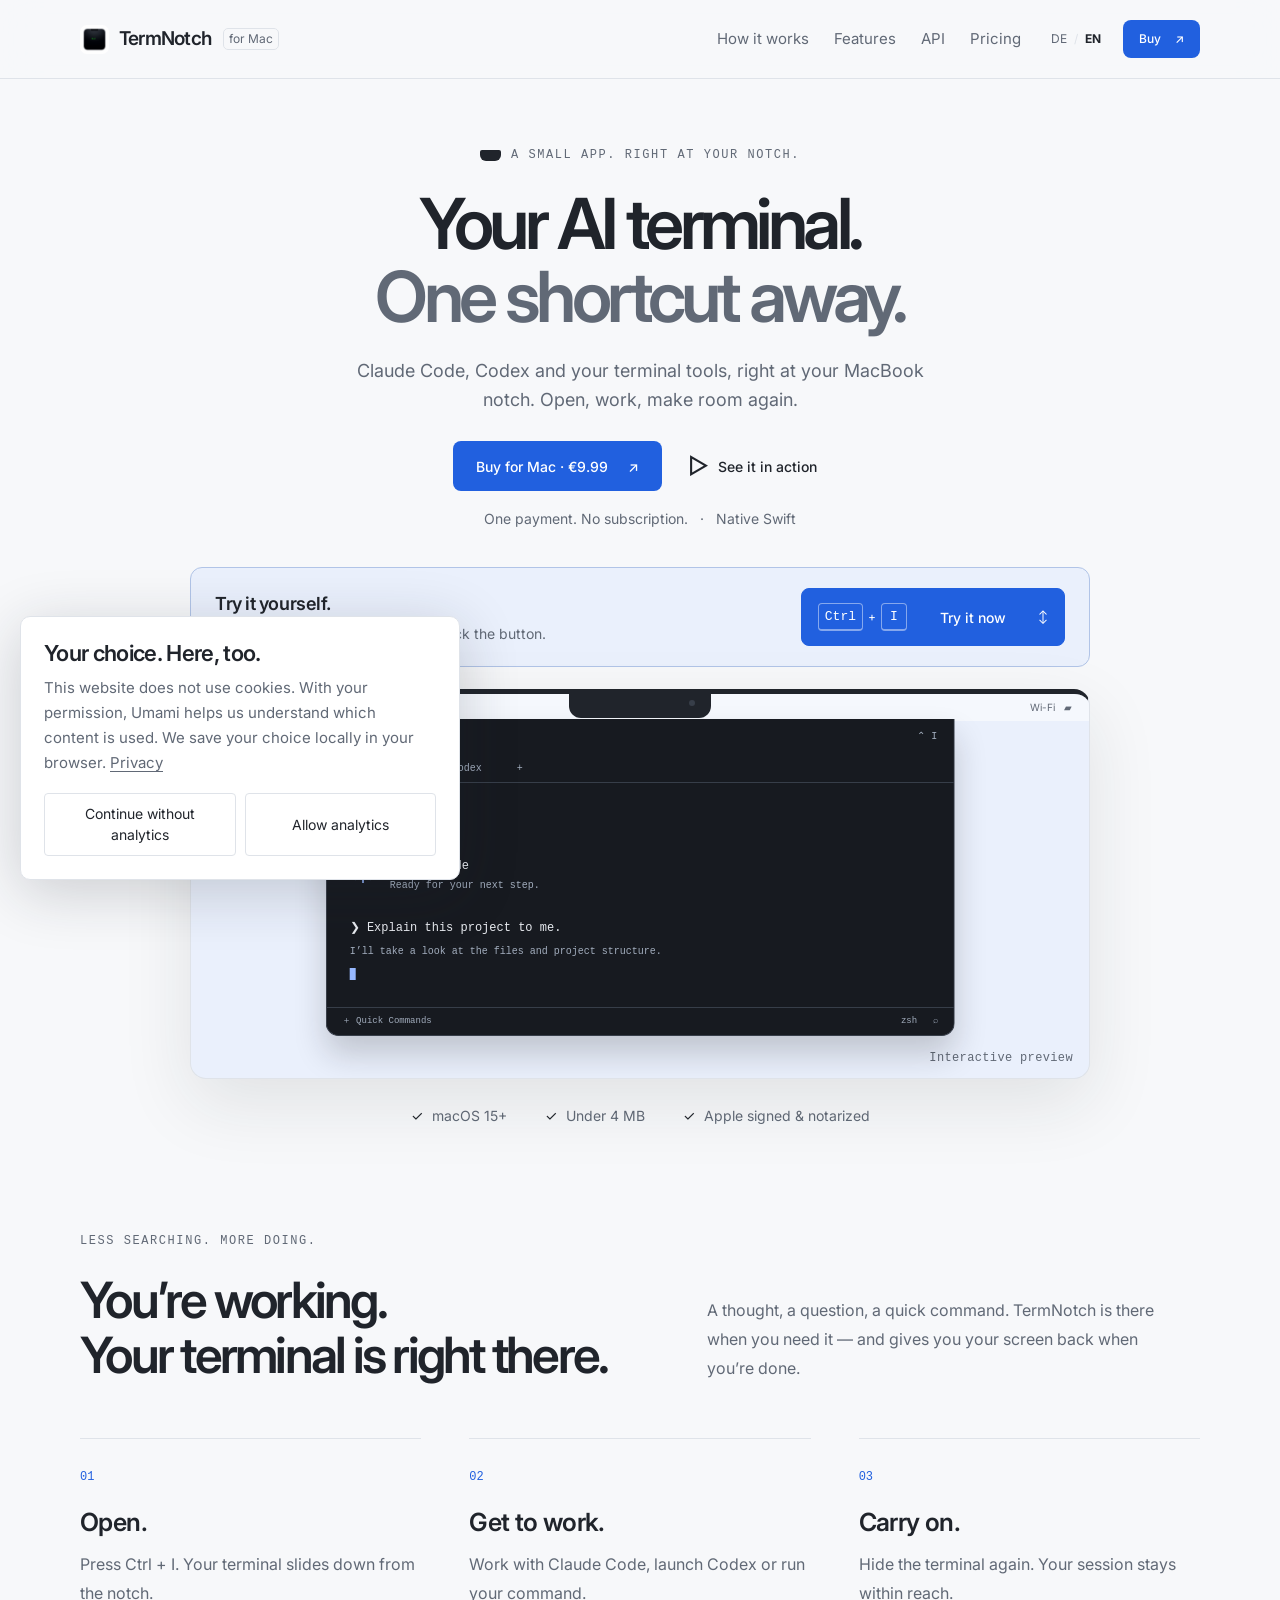
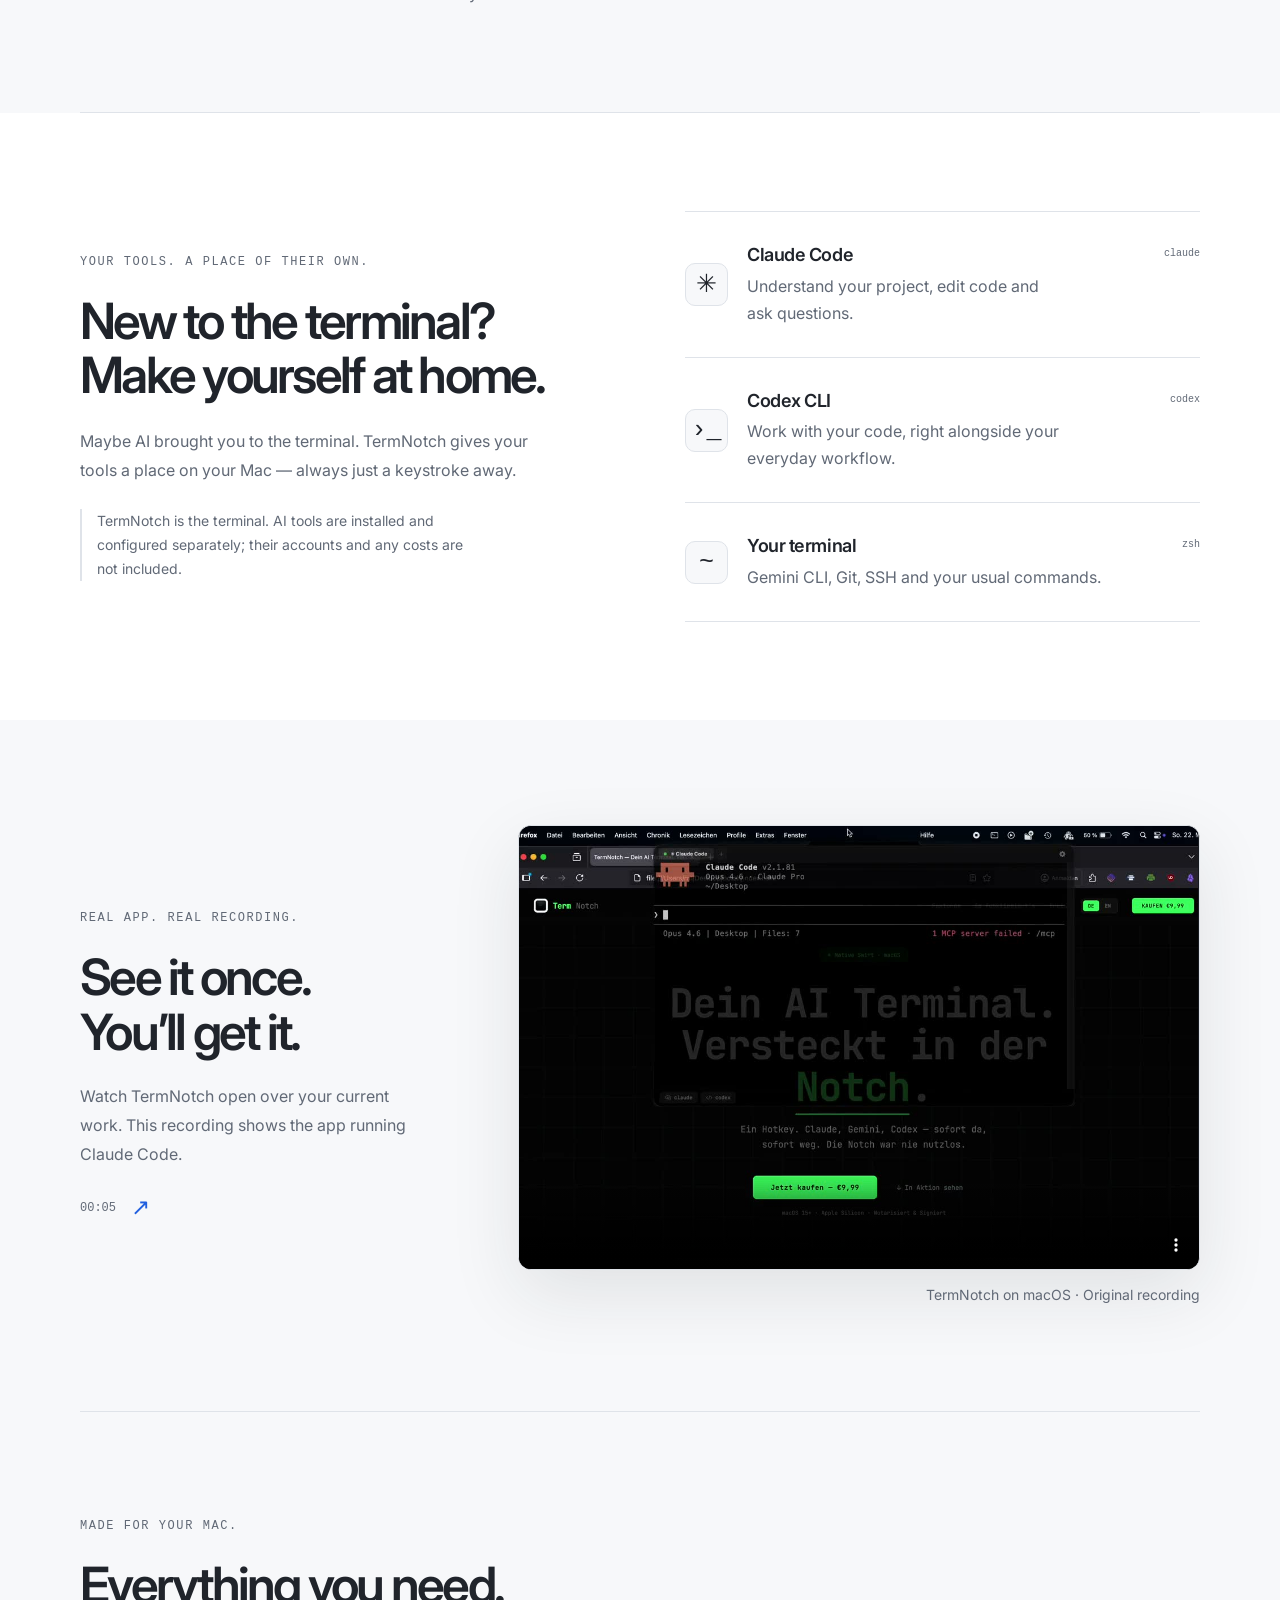
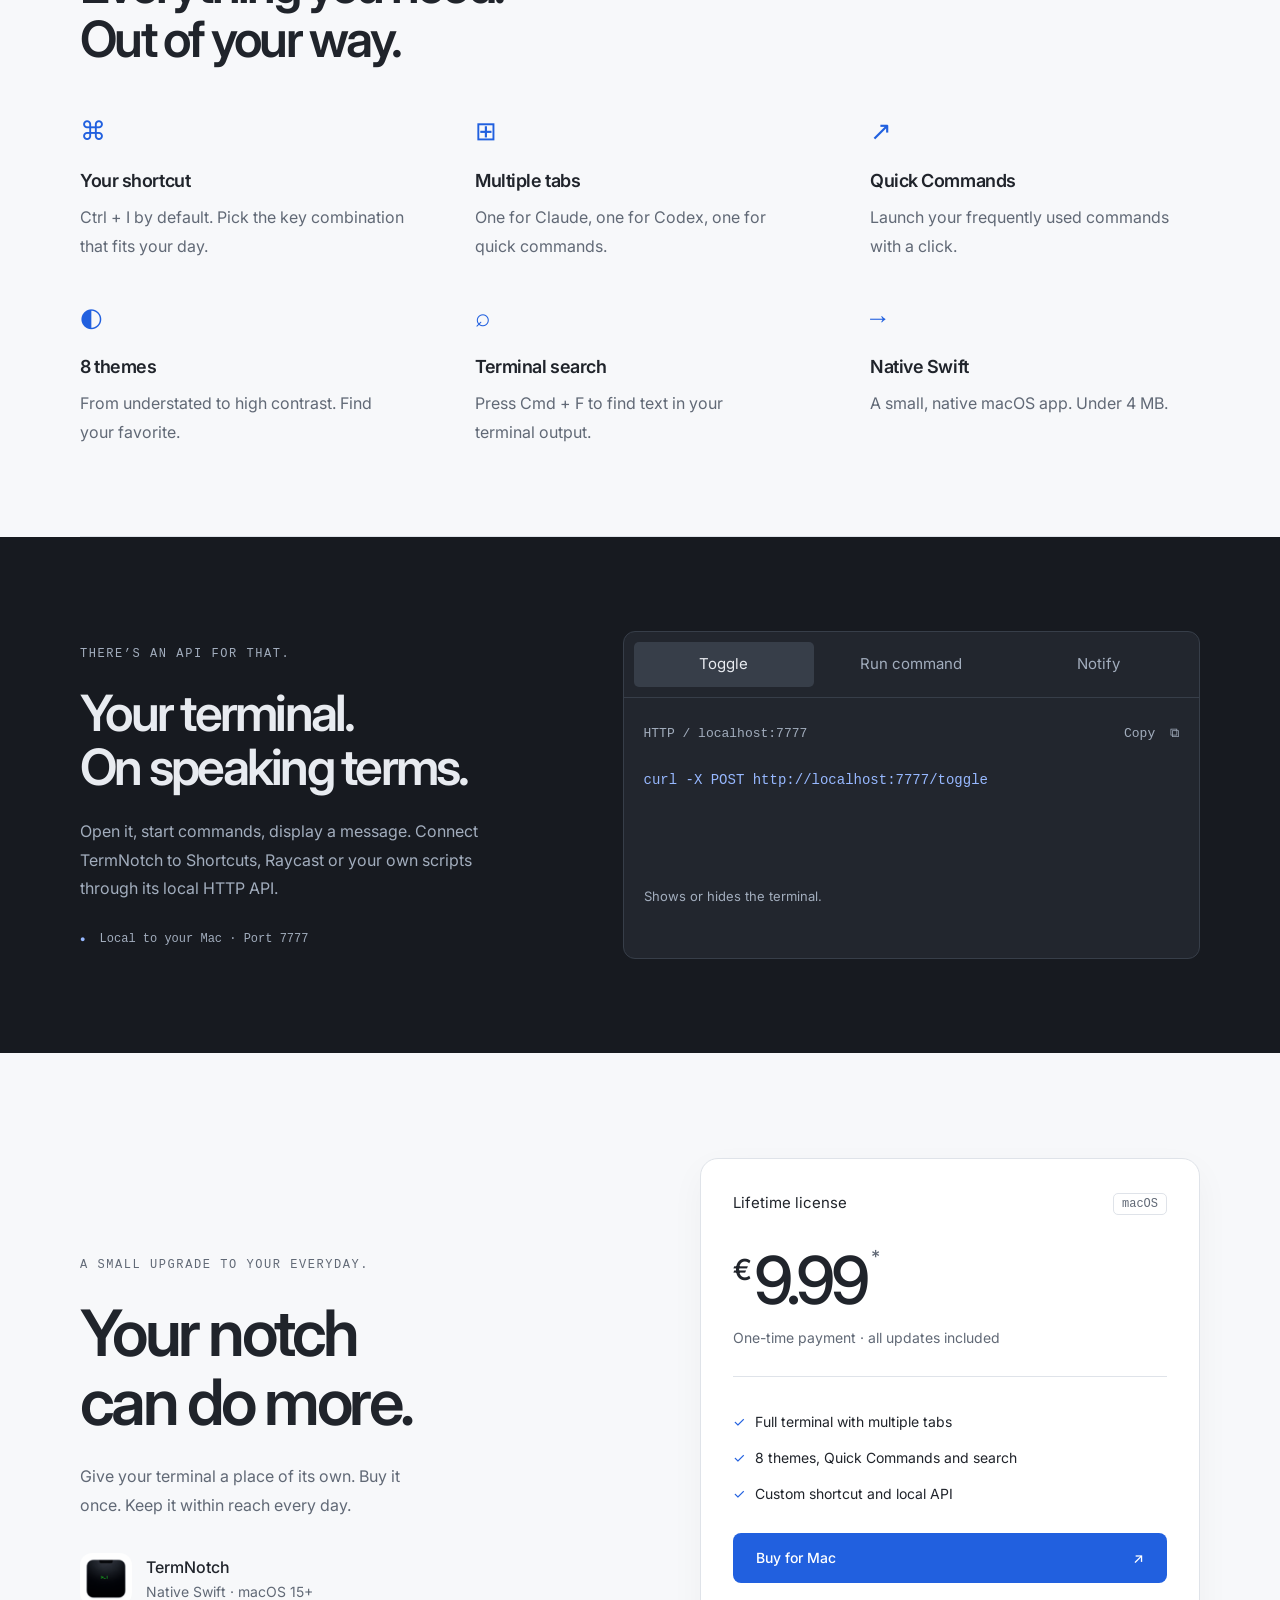
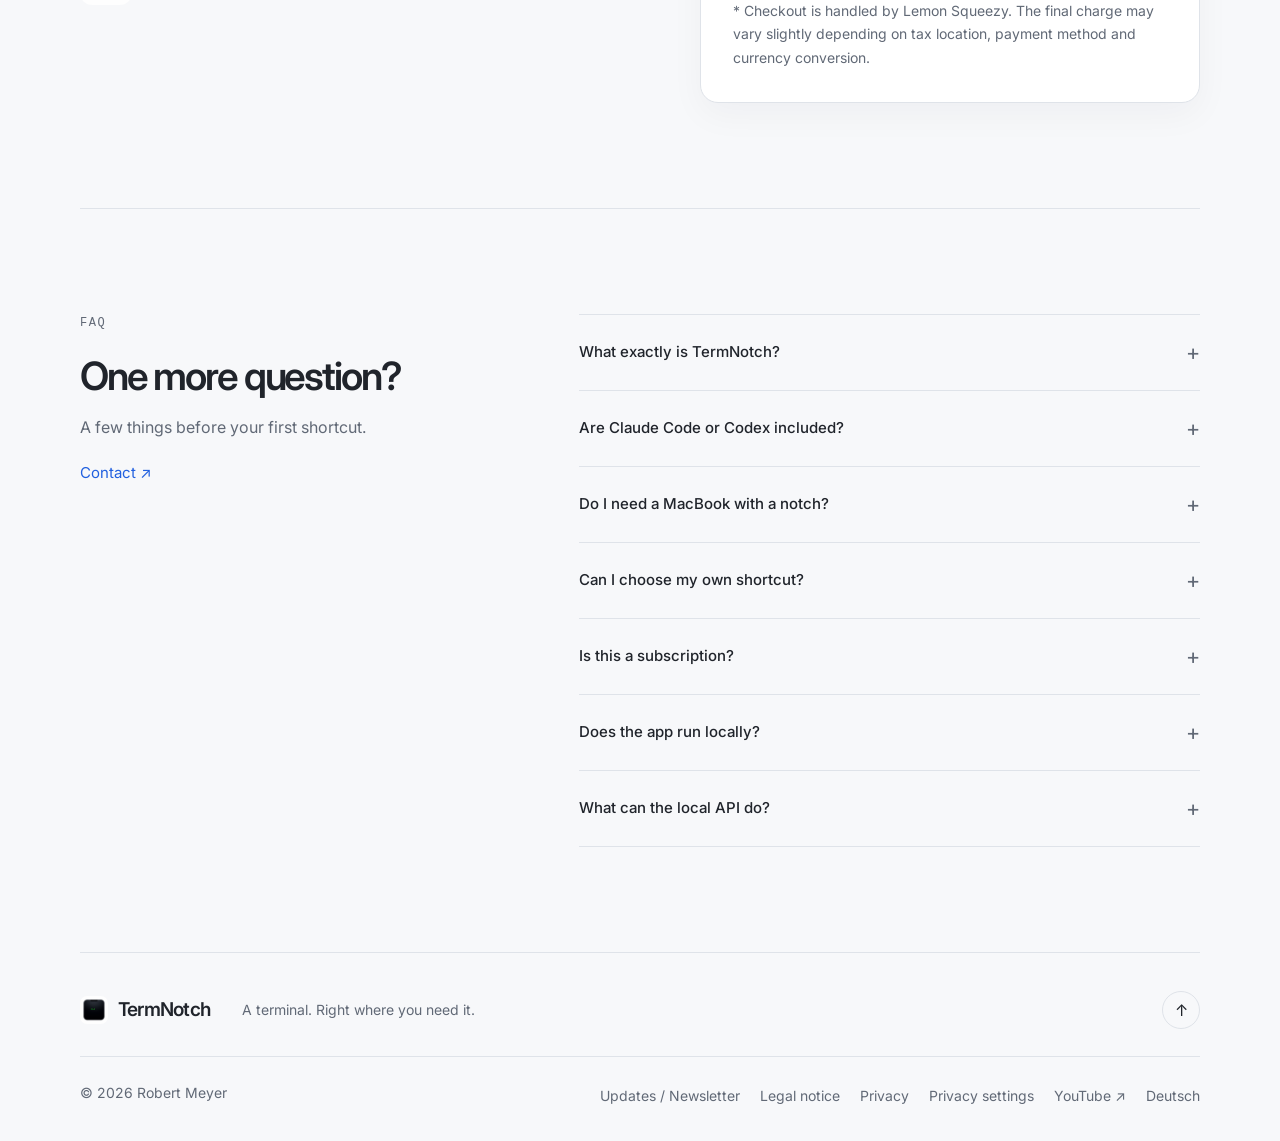
==== commit dd8bcf62: "Add files via upload update cookie banner" ====
--- a/index_en.html
+++ b/index_en.html
@@ -12,7 +12,7 @@
 <link rel="sitemap" type="application/xml" href="sitemap.xml"><link rel="describedby" type="text/plain" href="llms.txt">
 <link rel="icon" href="assets/icon_nav.png"><link rel="preconnect" href="https://fonts.googleapis.com"><link rel="preconnect" href="https://fonts.gstatic.com" crossorigin><link href="https://fonts.googleapis.com/css2?family=Inter:wght@400;500;600;700;800&display=swap" rel="stylesheet"><link rel="stylesheet" href="styles.css">
 <script type="application/ld+json">{"@context": "https://schema.org", "@type": "SoftwareApplication", "name": "TermNotch", "applicationCategory": "DeveloperApplication", "operatingSystem": "macOS 15+", "description": "Claude Code, Codex and your terminal tools, right at your MacBook notch. Native Swift. A global shortcut. A local API.", "url": "https://ki-notch.de/index_en.html", "offers": {"@type": "Offer", "price": "9.99", "priceCurrency": "EUR", "url": "https://ki-fachbuecher.lemonsqueezy.com/checkout/buy/aa916349-b73f-436c-be6b-167f6a51d93f?embed=1"}, "publisher": {"@type": "Person", "name": "Robert Meyer"}, "@id": "https://ki-notch.de/#software", "image": "https://ki-notch.de/assets/app-icon.png", "inLanguage": "en"}</script>
-<script defer src="https://cv.rm-on.de/script.js" data-website-id="9b8f1b9f-6ba0-465a-824f-d46e39731ac3"></script>
+<script src="privacy.js" defer></script>
 <script id="page-data" type="application/json">{"api_notes": ["Shows or hides the terminal.", "Opens a new tab and runs the command.", "Displays a short message in the notch."], "copy": "Copy", "copied": "Copied", "copyerror": "Please select and copy the code.", "invalid": "Please enter a valid email address.", "sending": "Sending …", "success": "Thank you! You’ll receive updates by email.", "error": "That didn’t work. Please try again later.", "notification": "Build complete"}</script><script src="app.js" defer></script><script src="https://assets.lemonsqueezy.com/lemon.js" defer></script>
 </head>
 <body>
@@ -30,7 +30,12 @@
 <section class="api-section" id="api"><div class="container api-grid"><div><p class="eyebrow">THERE’S AN API FOR THAT.</p><h2>Your terminal.<br>On speaking terms.</h2><p class="section-intro">Open it, start commands, display a message. Connect TermNotch to Shortcuts, Raycast or your own scripts through its local HTTP API.</p><p class="api-local"><span aria-hidden="true">●</span> Local to your Mac · Port 7777</p></div><div class="api-example"><div class="api-tabs" role="tablist" aria-label="API"><button role="tab" id="api-tab-0" aria-controls="api-panel" aria-selected="true" tabindex="0" data-api="0">Toggle</button><button role="tab" id="api-tab-1" aria-controls="api-panel" aria-selected="false" tabindex="-1" data-api="1">Run command</button><button role="tab" id="api-tab-2" aria-controls="api-panel" aria-selected="false" tabindex="-1" data-api="2">Notify</button></div><div id="api-panel" role="tabpanel" aria-labelledby="api-tab-0" tabindex="0"><div class="code-head"><span>HTTP / localhost:7777</span><button id="copy-code">Copy <span aria-hidden="true">⧉</span></button></div><pre><code id="api-code">curl -X POST http://localhost:7777/toggle</code></pre><p id="api-note">Shows or hides the terminal.</p><span id="copy-status" class="copy-status" aria-live="polite"></span></div></div></div></section>
 <section class="section container pricing" id="pricing"><div><p class="eyebrow">A SMALL UPGRADE TO YOUR EVERYDAY.</p><h2>Your notch<br>can do more.</h2><p class="section-intro">Give your terminal a place of its own. Buy it once. Keep it within reach every day.</p><div class="price-app"><img src="assets/icon_nav.png" alt="" width="52" height="52"><div><strong>TermNotch</strong><span>Native Swift · macOS 15+</span></div></div></div><div class="price-card"><div class="price-card-top"><span>Lifetime license</span><span class="price-tag">macOS</span></div><p class="price-amount"><span>€</span>9.99<a href="#price-note" aria-label="Price details">*</a></p><p class="price-sub">One-time payment · all updates included</p><ul><li><span aria-hidden="true">✓</span>Full terminal with multiple tabs</li><li><span aria-hidden="true">✓</span>8 themes, Quick Commands and search</li><li><span aria-hidden="true">✓</span>Custom shortcut and local API</li></ul><a class="button primary lemonsqueezy-button" href="https://ki-fachbuecher.lemonsqueezy.com/checkout/buy/aa916349-b73f-436c-be6b-167f6a51d93f?embed=1">Buy for Mac<span aria-hidden="true">↗</span></a><p class="price-note" id="price-note">* Checkout is handled by Lemon Squeezy. The final charge may vary slightly depending on tax location, payment method and currency conversion.</p></div></section>
 <section class="section container faq" id="faq"><div><p class="eyebrow">FAQ</p><h2>One more question?</h2><p class="section-intro">A few things before your first shortcut.</p><a class="contact-link" href="https://mein.online-impressum.de/robert-meyer/" target="_blank" rel="noopener noreferrer">Contact ↗</a></div><div class="faq-list"><details><summary>What exactly is TermNotch?<span aria-hidden="true">+</span></summary><p>TermNotch is a native terminal for macOS. A keyboard shortcut opens it at the notch or the top of your screen. Use it to run terminal commands and installed CLI tools.</p></details><details><summary>Are Claude Code or Codex included?<span aria-hidden="true">+</span></summary><p>No. TermNotch provides the terminal. Install and configure Claude Code, Codex CLI and other tools separately. Their accounts, subscriptions or API costs are not included.</p></details><details><summary>Do I need a MacBook with a notch?<span aria-hidden="true">+</span></summary><p>TermNotch is optimized for MacBooks with a notch. On Macs without one, the terminal appears at the top center of the screen. macOS 15 or later is required.</p></details><details><summary>Can I choose my own shortcut?<span aria-hidden="true">+</span></summary><p>Yes. The default is Ctrl + I. You can change the modifier keys and key in settings.</p></details><details><summary>Is this a subscription?<span aria-hidden="true">+</span></summary><p>No. TermNotch is a one-time purchase of €9.99*. All updates are included. See the pricing section for payment details.</p></details><details><summary>Does the app run locally?<span aria-hidden="true">+</span></summary><p>TermNotch runs locally on your Mac, is Apple signed and notarized, and uses no telemetry. The AI tools you launch may need an internet connection and use their own services.</p></details><details><summary>What can the local API do?<span aria-hidden="true">+</span></summary><p>Through HTTP on port 7777, other tools can show or hide the terminal, start commands, address tabs and display notifications.</p></details></div></section>
-</main><footer class="container footer"><div class="footer-top"><a class="brand" href="#"><img src="assets/icon_nav.png" alt="" width="28" height="28">TermNotch</a><p>A terminal. Right where you need it.</p><a class="back-top" href="#" aria-label="Back to top">↑</a></div><div class="footer-bottom"><span>© 2026 Robert Meyer</span><div class="footer-links"><button data-dialog="updates-dialog">Updates / Newsletter</button><button data-dialog="impressum-dialog">Legal notice</button><button data-dialog="datenschutz-dialog">Privacy</button><a href="https://youtube.com/@rmkipraxis?si=h2qNroeG7EqviRwE" target="_blank" rel="noopener noreferrer">YouTube ↗</a><a href="index.html">Deutsch</a></div></div></footer>
+</main><footer class="container footer"><div class="footer-top"><a class="brand" href="#"><img src="assets/icon_nav.png" alt="" width="28" height="28">TermNotch</a><p>A terminal. Right where you need it.</p><a class="back-top" href="#" aria-label="Back to top">↑</a></div><div class="footer-bottom"><span>© 2026 Robert Meyer</span><div class="footer-links"><button data-dialog="updates-dialog">Updates / Newsletter</button><button data-dialog="impressum-dialog">Legal notice</button><button data-dialog="datenschutz-dialog">Privacy</button><button type="button" data-privacy-settings>Privacy settings</button><a href="https://youtube.com/@rmkipraxis?si=h2qNroeG7EqviRwE" target="_blank" rel="noopener noreferrer">YouTube ↗</a><a href="index.html">Deutsch</a></div></div></footer>
+<aside class="privacy-notice" id="privacy-notice" role="region" aria-labelledby="privacy-notice-title" hidden>
+<h2 id="privacy-notice-title">Your choice. Here, too.</h2>
+<p>This website does not use cookies. With your permission, Umami helps us understand which content is used. We save your choice locally in your browser. <button type="button" class="privacy-details" data-dialog="datenschutz-dialog">Privacy</button></p>
+<div class="privacy-actions"><button type="button" data-consent="necessary">Continue without analytics</button><button type="button" data-consent="analytics">Allow analytics</button></div>
+</aside>
 <dialog id="updates-dialog" class="updates-dialog" aria-labelledby="updates-title"><div class="dialog-head"><h2 id="updates-title">News from TermNotch.</h2><button class="icon-button" data-close aria-label="Close">×</button></div><p>New versions and features, straight to your inbox. No spam, just product updates.</p><form id="updates-form" novalidate><label for="updates-name">Name (optional)</label><input id="updates-name" name="name" autocomplete="name"><label for="updates-email">Email</label><input id="updates-email" name="email" type="email" autocomplete="email" required aria-describedby="updates-status"><p class="form-note">Your details will be sent to Robert Meyer to process your request.</p><button type="submit" class="button primary">Get updates <span aria-hidden="true">↗</span></button><p id="updates-status" class="form-status" role="status"></p></form></dialog>
-<dialog id="impressum-dialog" class="legal-dialog" aria-labelledby="impressum-title"><div class="dialog-head"><h2 id="impressum-title">Legal notice</h2><button class="icon-button" data-close aria-label="Close">×</button></div><div class="legal-content"><h3>Legal Notice (Impressum)</h3><h4>Information according to &sect; 5 TMG</h4><p><strong>Robert Meyer</strong><br>Robert Meyer c/o Online-Impressum.de #4759<br>Europaring 90<br>53757 Sankt Augustin<br>Germany</p><h4>Contact</h4><p>Email: rm@kostenmanager.net<br>Contact form: <a href="https://mein.online-impressum.de/robert-meyer/" target="_blank" rel="noopener noreferrer">https://mein.online-impressum.de/robert-meyer/</a></p><h4>Responsible for content according to &sect; 55 Abs. 2 RStV</h4><p><strong>Robert Meyer</strong><br>Robert Meyer c/o Online-Impressum.de #4759<br>Europaring 90<br>53757 Sankt Augustin</p><h4>EU Online Dispute Resolution</h4><p><a href="https://ec.europa.eu/consumers/odr/" target="_blank" rel="noopener noreferrer">https://ec.europa.eu/consumers/odr/</a></p><h4>Consumer Dispute Resolution</h4><p>We are not willing or obligated to participate in dispute resolution proceedings before a consumer arbitration board.</p></div></dialog><dialog id="datenschutz-dialog" class="legal-dialog" aria-labelledby="datenschutz-title"><div class="dialog-head"><h2 id="datenschutz-title">Privacy</h2><button class="icon-button" data-close aria-label="Close">×</button></div><div class="legal-content"><h3>Privacy Policy</h3><h4>1. Privacy at a Glance</h4><p><strong>General Information</strong></p><p>The following information provides a simple overview of what happens to your personal data when you visit this website. This website was developed in compliance with the General Data Protection Regulation (GDPR).</p><h4>2. Data Collection on This Website</h4><p>This website does not use cookies. No user accounts are maintained and no marketing cookies are set. If you use the &ldquo;Updates / Newsletter&rdquo; form, the data you enter will be transmitted to Robert Meyer via an external webhook service for processing your request.</p><h4>3. External Services</h4><p>Google Fonts are loaded for the display of this website. Umami is used for anonymous traffic analytics. When you submit the update form, the entered data is transmitted to an external webhook endpoint. The privacy policies of the respective providers apply additionally for these external services.</p><h4>4. Responsible Party</h4><p>Robert Meyer<br>c/o Online-Impressum.de #4759<br>Europaring 90<br>53757 Sankt Augustin<br>Germany</p></div></dialog>
+<dialog id="impressum-dialog" class="legal-dialog" aria-labelledby="impressum-title"><div class="dialog-head"><h2 id="impressum-title">Legal notice</h2><button class="icon-button" data-close aria-label="Close">×</button></div><div class="legal-content"><h3>Legal Notice (Impressum)</h3><h4>Information according to &sect; 5 TMG</h4><p><strong>Robert Meyer</strong><br>Robert Meyer c/o Online-Impressum.de #4759<br>Europaring 90<br>53757 Sankt Augustin<br>Germany</p><h4>Contact</h4><p>Email: rm@kostenmanager.net<br>Contact form: <a href="https://mein.online-impressum.de/robert-meyer/" target="_blank" rel="noopener noreferrer">https://mein.online-impressum.de/robert-meyer/</a></p><h4>Responsible for content according to &sect; 55 Abs. 2 RStV</h4><p><strong>Robert Meyer</strong><br>Robert Meyer c/o Online-Impressum.de #4759<br>Europaring 90<br>53757 Sankt Augustin</p><h4>EU Online Dispute Resolution</h4><p><a href="https://ec.europa.eu/consumers/odr/" target="_blank" rel="noopener noreferrer">https://ec.europa.eu/consumers/odr/</a></p><h4>Consumer Dispute Resolution</h4><p>We are not willing or obligated to participate in dispute resolution proceedings before a consumer arbitration board.</p></div></dialog><dialog id="datenschutz-dialog" class="legal-dialog" aria-labelledby="datenschutz-title"><div class="dialog-head"><h2 id="datenschutz-title">Privacy</h2><button class="icon-button" data-close aria-label="Close">×</button></div><div class="legal-content"><h3>Privacy Policy</h3><h4>1. Privacy at a Glance</h4><p><strong>General Information</strong></p><p>The following information provides a simple overview of what happens to your personal data when you visit this website. This website was developed in compliance with the General Data Protection Regulation (GDPR).</p><h4>2. Data Collection on This Website</h4><p>This website does not use cookies. No user accounts are maintained and no marketing cookies are set. If you use the &ldquo;Updates / Newsletter&rdquo; form, the data you enter will be transmitted to Robert Meyer via an external webhook service for processing your request.</p><h4>3. External Services</h4><p>Google Fonts are loaded for the display of this website. With your consent, Umami is used for anonymous traffic analytics. Without consent, the Umami script is not loaded. Your choice is saved locally in your browser and can be changed at any time using “Privacy settings” in the footer. When you submit the update form, the entered data is transmitted to an external webhook endpoint. The privacy policies of the respective providers apply additionally for these external services.</p><h4>4. Responsible Party</h4><p>Robert Meyer<br>c/o Online-Impressum.de #4759<br>Europaring 90<br>53757 Sankt Augustin<br>Germany</p></div></dialog>
 </body></html>
--- a/styles.css
+++ b/styles.css
@@ -48,3 +48,16 @@
   .footer-bottom,.footer-top p{font-size:14px}.footer-links{gap:10px 20px}
 }
 @media(max-width:400px){.hero-intro{font-size:16px}.hero h1{font-size:39px}.trust-line{font-size:12px}.feature-grid{grid-template-columns:1fr}.api-tabs button{font-size:12px}.price-card{padding:23px}.api-example pre{font-size:13px}}
+
+/* Privacy choice: the compact floating card used on strata-app.de. */
+.privacy-notice[hidden]{display:none!important}
+.privacy-notice{position:fixed;bottom:20px;left:20px;z-index:60;width:min(440px,calc(100% - 40px));max-height:calc(100dvh - 40px);overflow:auto;background:var(--surface);color:var(--fg);border:1px solid var(--border);border-radius:10px;padding:23px;box-shadow:0 12px 60px color-mix(in srgb,var(--fg) 20%,transparent)}
+.privacy-notice h2{font-size:22px;line-height:1.2;letter-spacing:-.03em;margin:0 0 10px}
+.privacy-notice p{font-size:15px;line-height:1.65;color:var(--muted)}
+.privacy-details{display:inline;padding:0;border:0;background:none;color:inherit;text-decoration:underline;text-underline-offset:3px;font:inherit}
+.privacy-details:hover{color:var(--accent)}
+.privacy-actions{display:flex;gap:9px;margin-top:18px}
+.privacy-actions button{flex:1;min-width:0;min-height:46px;padding:10px 12px;font-size:14px;line-height:1.45;border:1px solid var(--border);border-radius:4px;background:var(--surface);color:var(--fg)}
+.privacy-actions button:hover{background:var(--bg);border-color:var(--muted)}
+@media(max-width:760px){.privacy-notice{bottom:max(12px,env(safe-area-inset-bottom));left:12px;width:calc(100% - 24px);padding:20px}.privacy-notice h2{font-size:21px}.privacy-actions{margin-top:15px}.privacy-actions button{padding:10px 8px}}
+@media(max-width:360px){.privacy-actions{flex-direction:column}}
